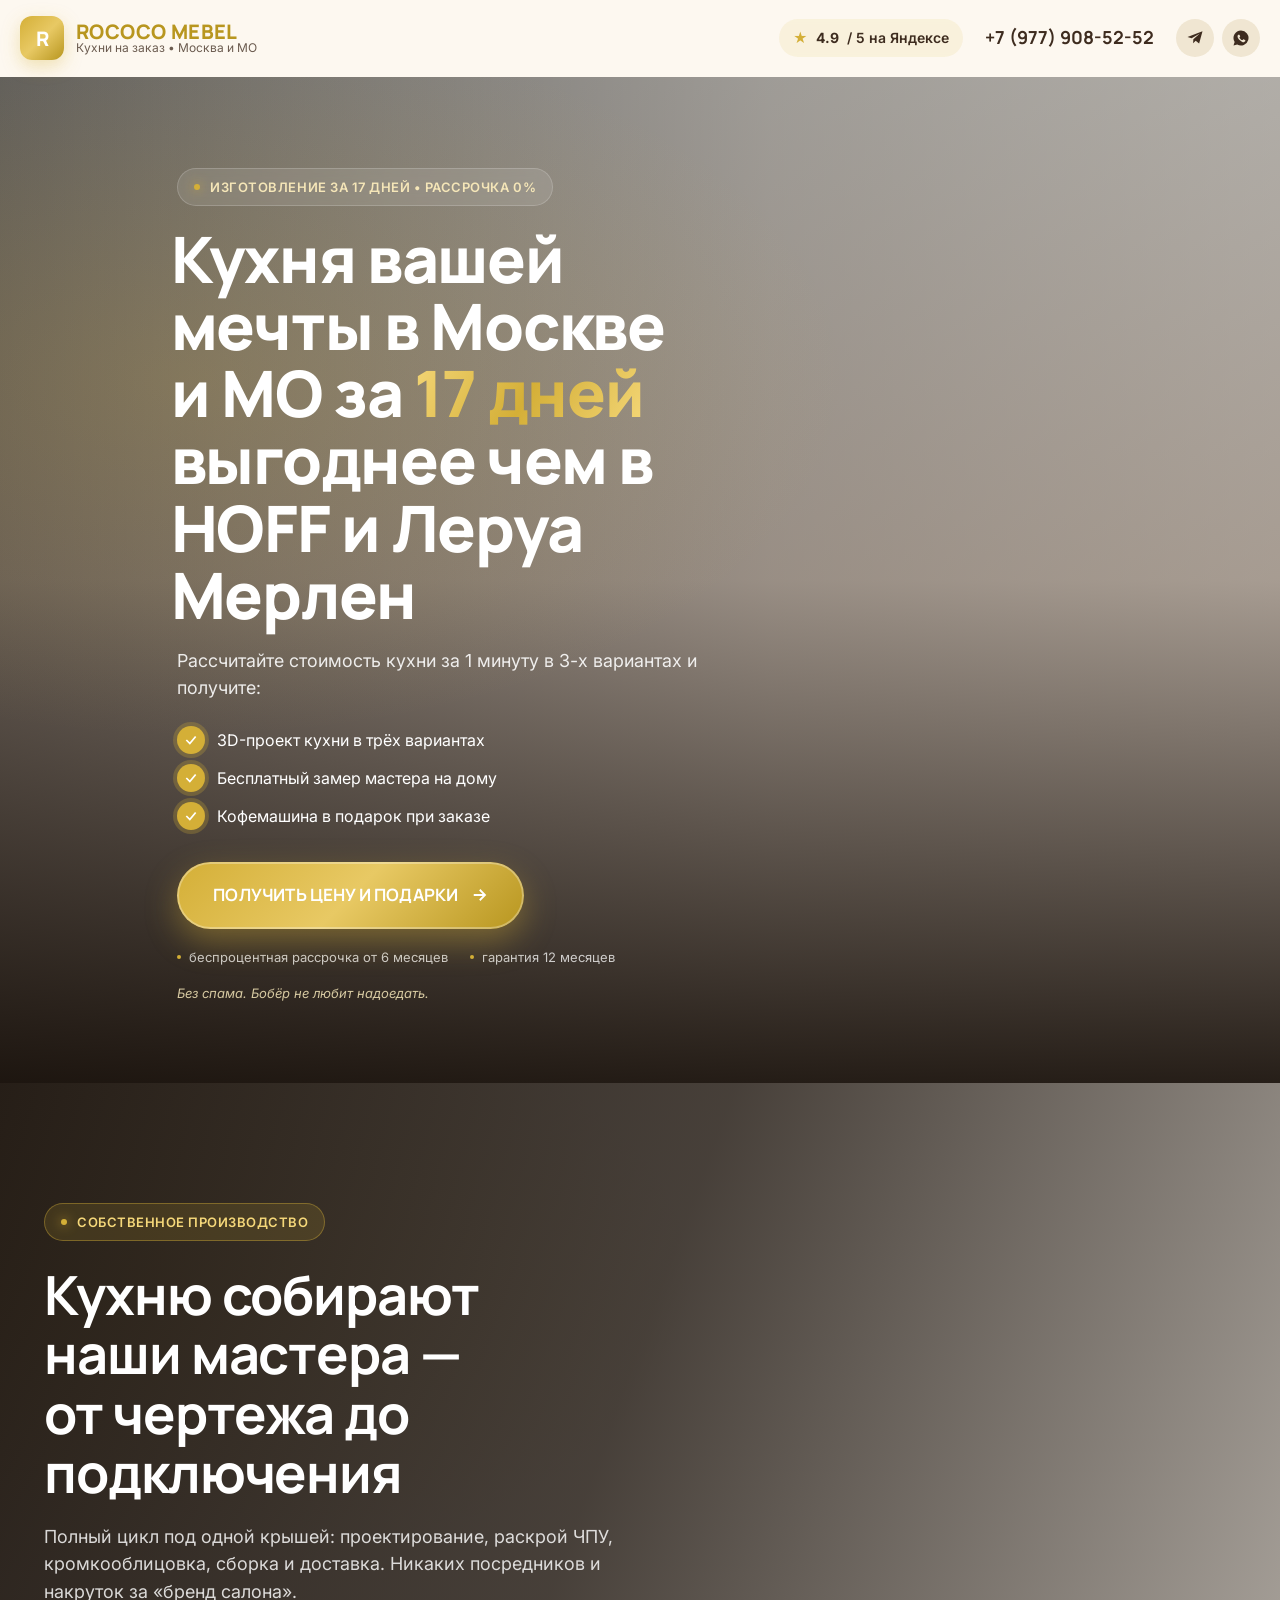
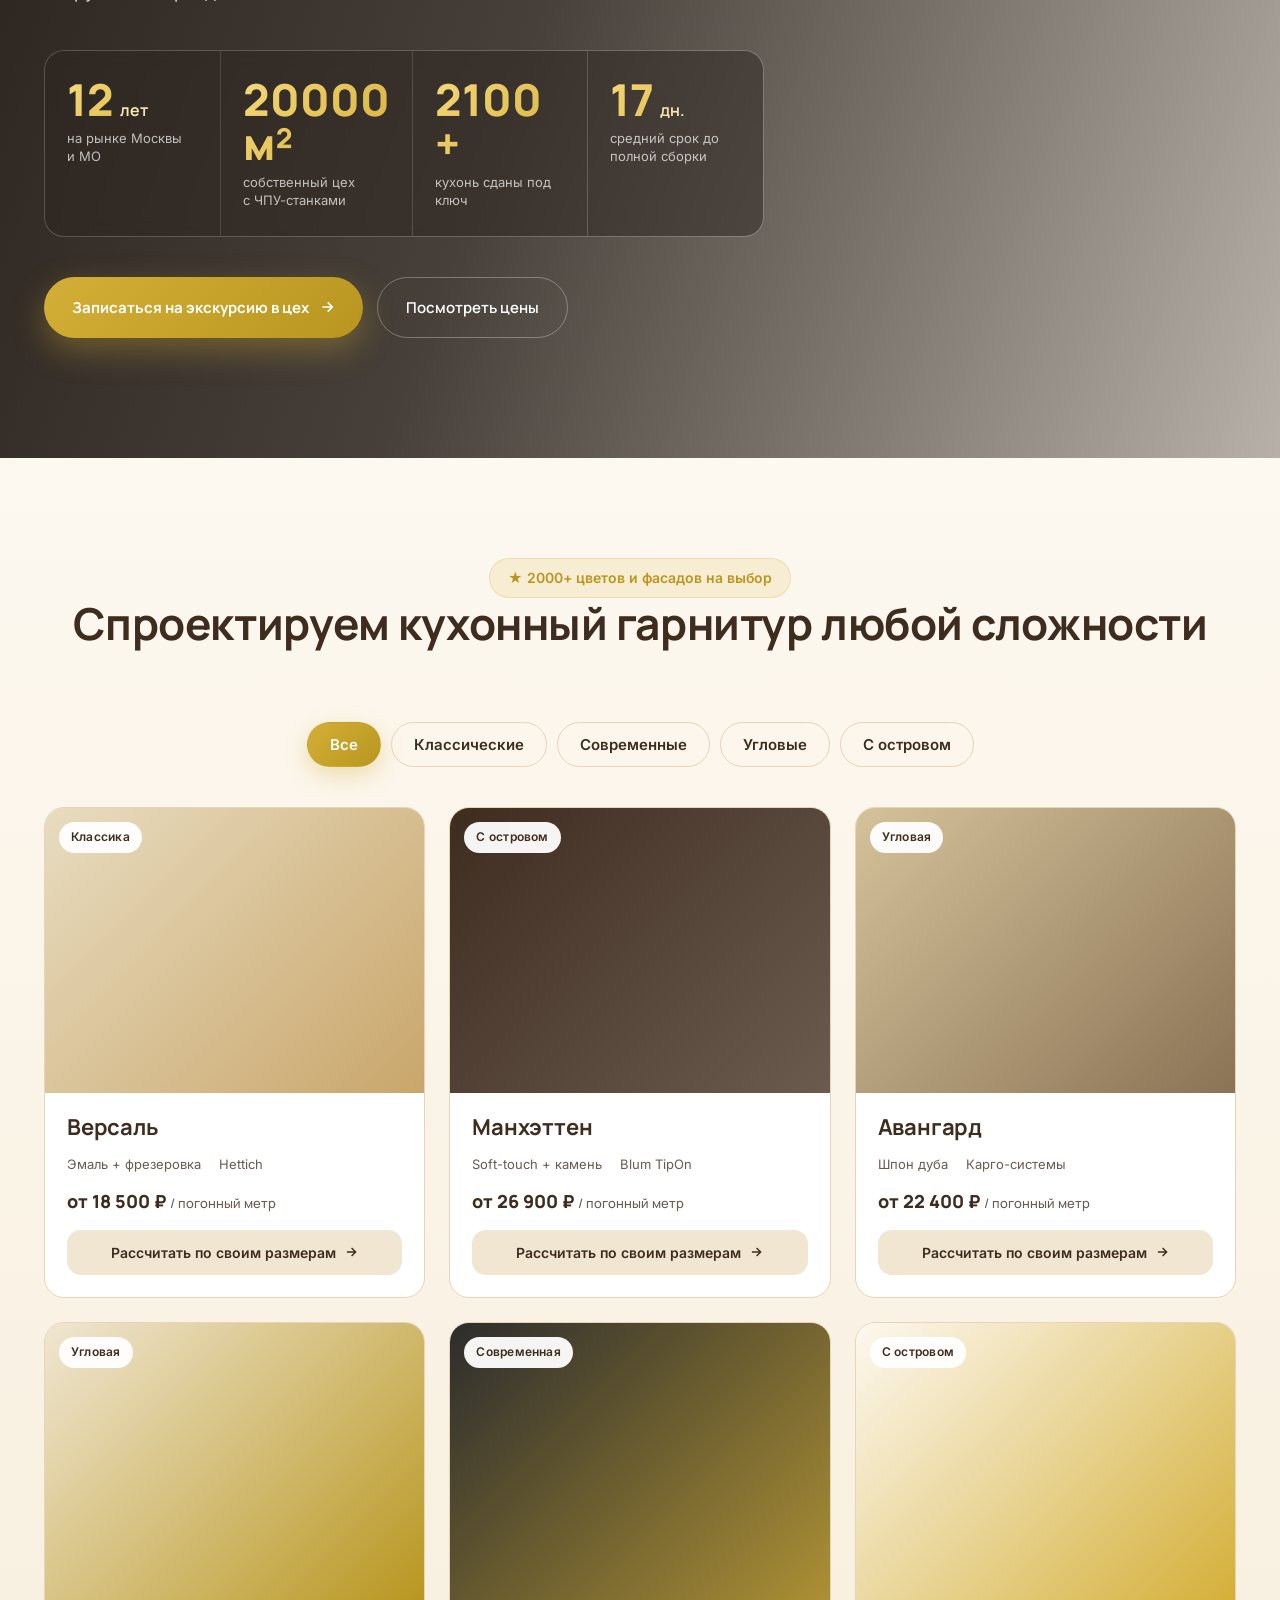
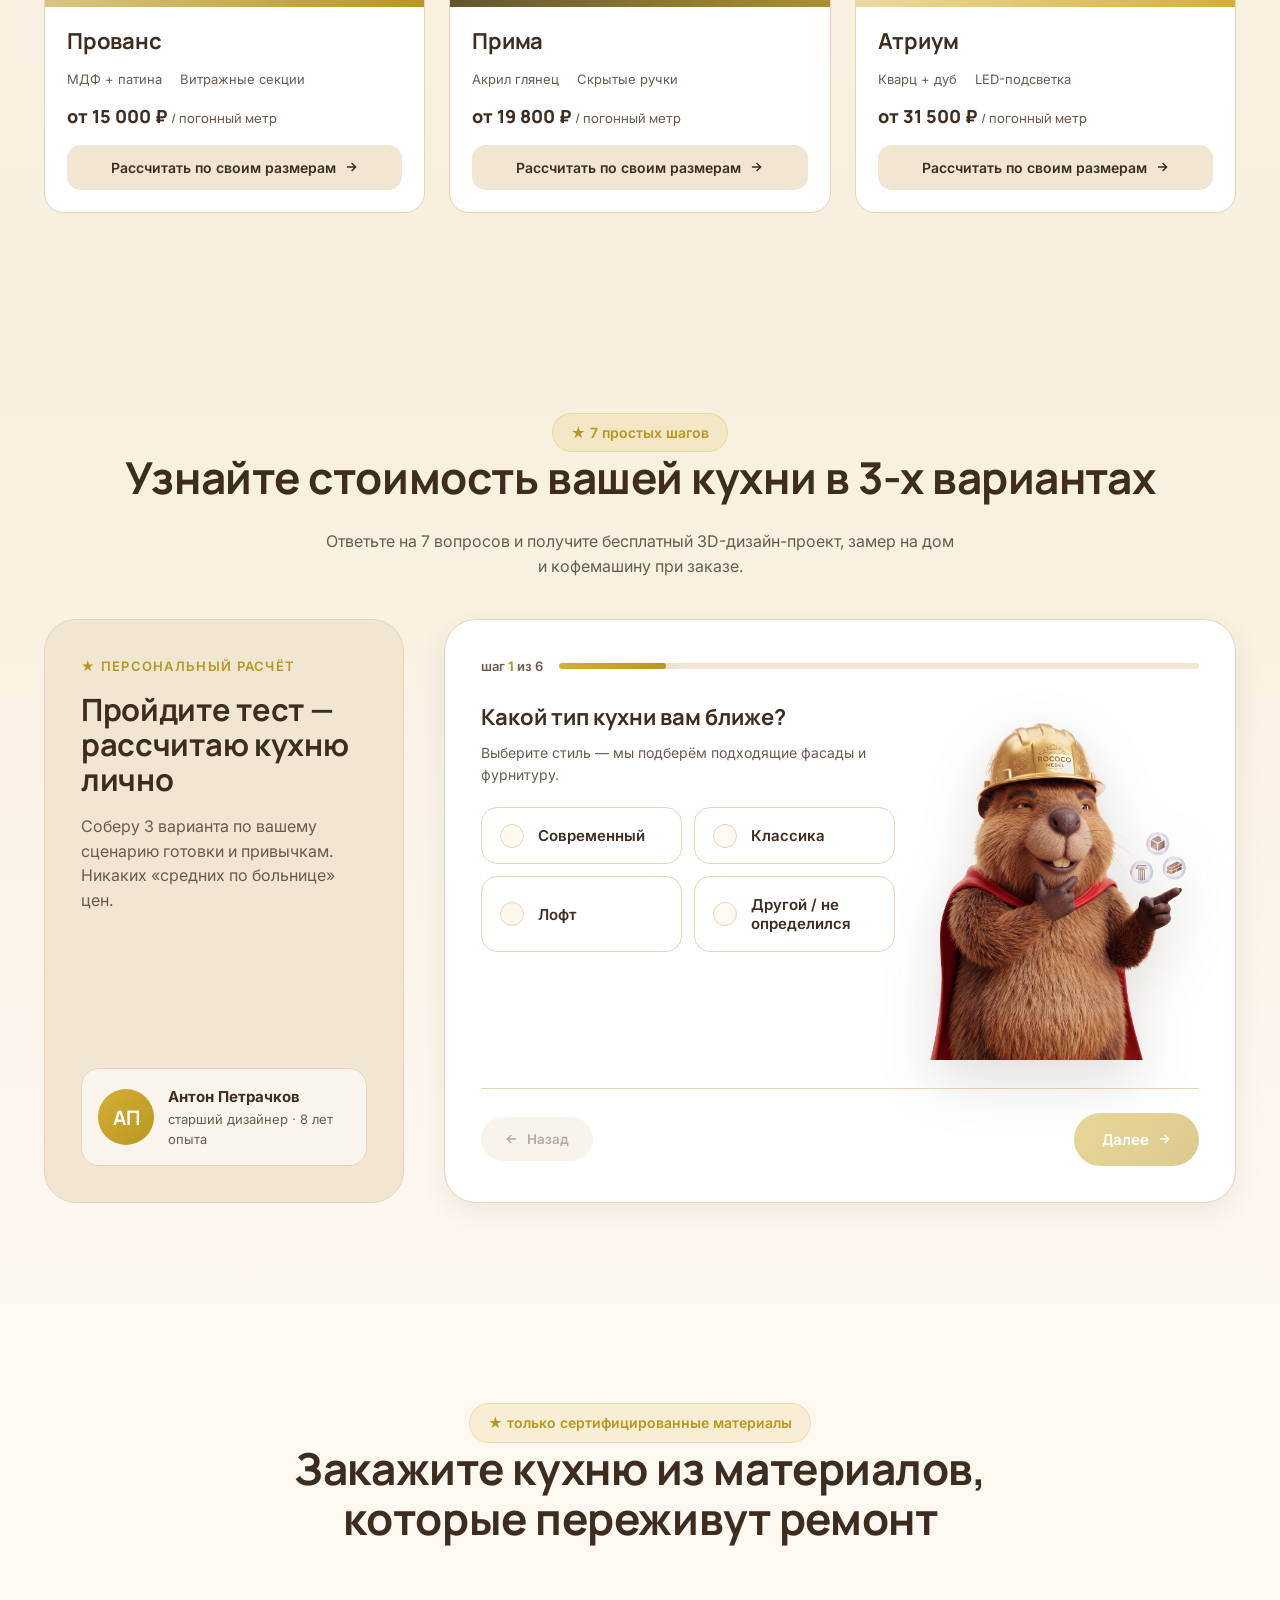
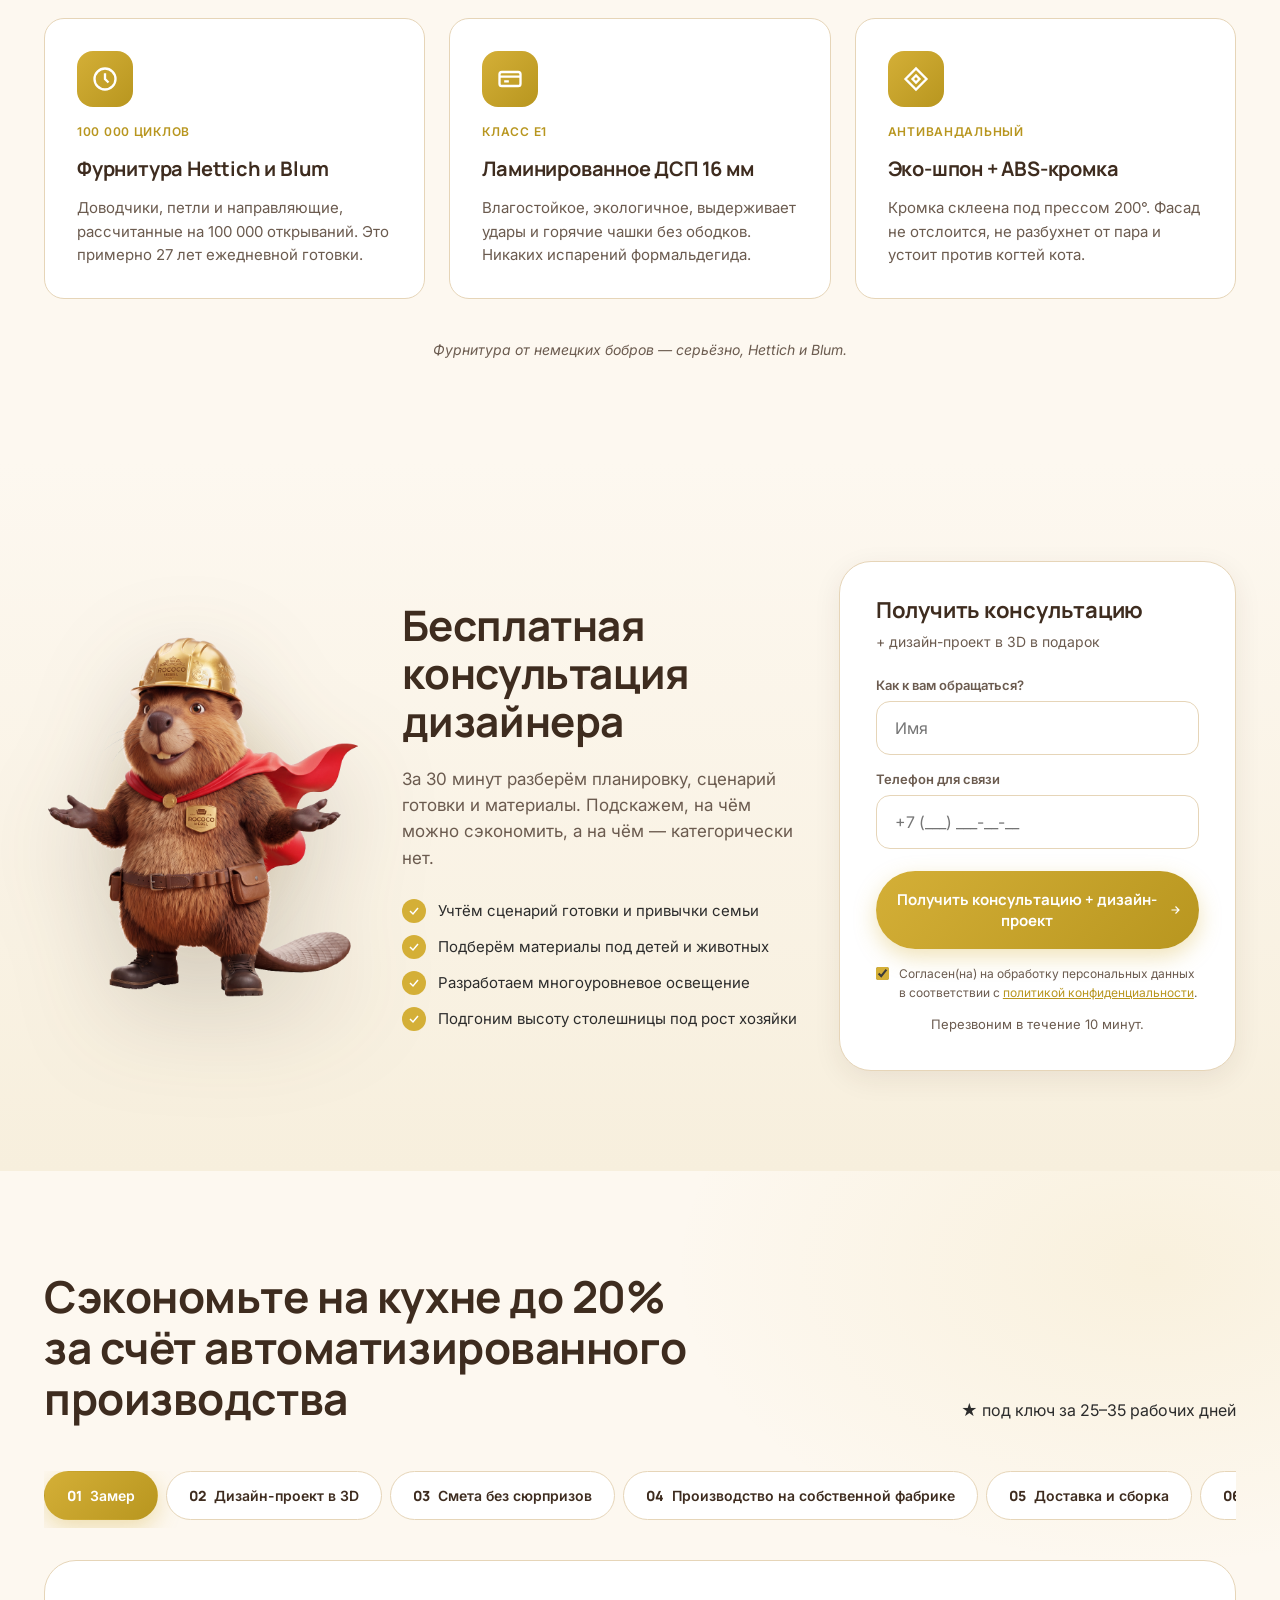
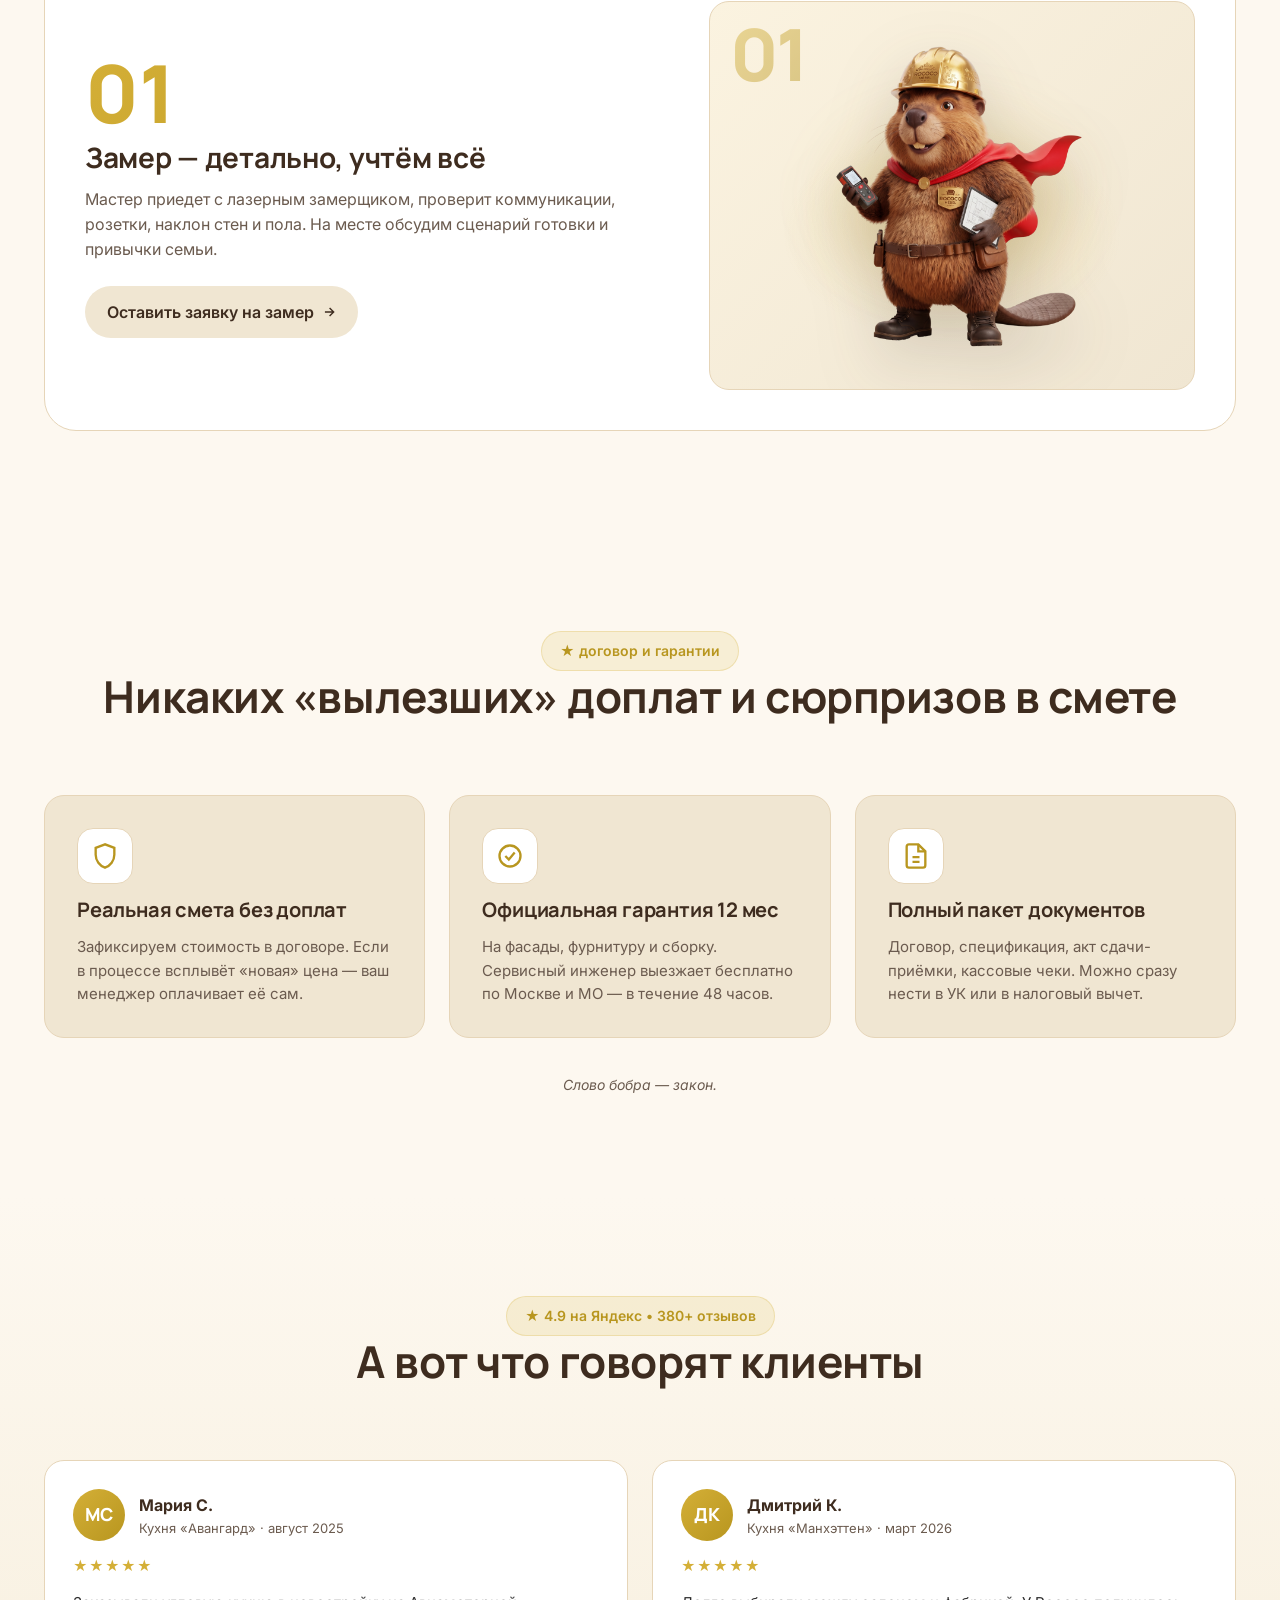
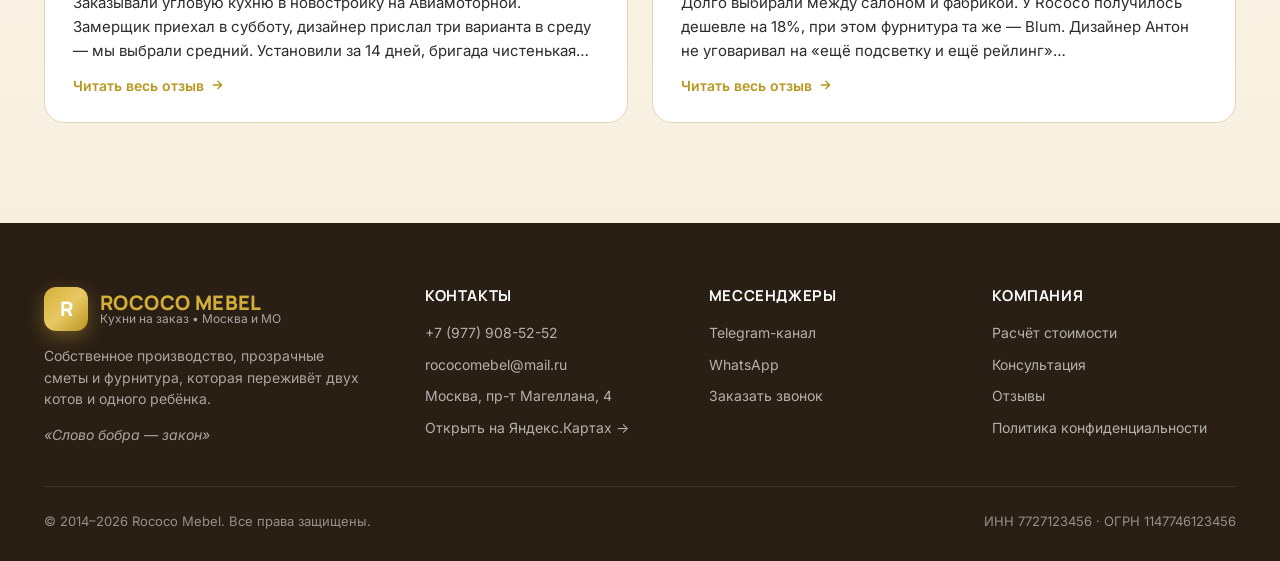
==== index.html @ bab4f5f2 "Implement Rococo Mebel landing page from design handoff Full landing page for Rococo Mebel (custom k" ====
<!DOCTYPE html>
<html lang="ru">
<head>
<meta charset="UTF-8" />
<meta name="viewport" content="width=device-width, initial-scale=1" />
<title>Rococo Mebel — кухни на заказ в Москве и МО</title>
<meta name="description" content="Rococo Mebel — изготовление кухонь на заказ в Москве и МО за 17 дней. Рассрочка 0%, гарантия 12 месяцев, 3D-проект и кофемашина в подарок." />

<link rel="icon" type="image/svg+xml" href="data:image/svg+xml;utf8,<svg xmlns='http://www.w3.org/2000/svg' viewBox='0 0 100 100'><rect width='100' height='100' rx='22' fill='%23D4AF37'/><text x='50' y='62' text-anchor='middle' font-family='Manrope,sans-serif' font-weight='800' font-size='44' fill='white'>R</text></svg>" />

<link rel="preconnect" href="https://fonts.googleapis.com" />
<link rel="preconnect" href="https://fonts.gstatic.com" crossorigin />
<link href="https://fonts.googleapis.com/css2?family=Inter:wght@400;500;600;700&family=Manrope:wght@500;600;700;800&display=swap" rel="stylesheet" />

<link rel="stylesheet" href="styles.css" />
</head>
<body>

<!-- =================== HEADER =================== -->
<header class="site-header">
  <div class="container header-inner">
    <a href="#" class="logo" aria-label="Rococo Mebel">
      <span class="logo-mark">R</span>
      <span class="logo-text">
        <span class="brand">ROCOCO MEBEL</span>
        <span class="sub">Кухни на заказ • Москва и МО</span>
      </span>
    </a>
    <div class="header-right">
      <a class="rating" href="#reviews" aria-label="Рейтинг 4.9 на Яндекс">
        <span class="star">★</span><b>4.9</b><span class="label">/ 5 на Яндексе</span>
      </a>
      <a class="phone" href="tel:+79779085252">+7 (977) 908-52-52</a>
      <div class="msgr-icons">
        <a class="msgr-icon" href="https://t.me/rococomeb00" aria-label="Telegram" target="_blank" rel="noopener">
          <svg viewBox="0 0 24 24" fill="currentColor"><path d="M22 3 2 10.5l5.5 1.7L18.5 6 9.8 13.6 9.5 19l3.4-3.2 4.6 3.4L22 3z"/></svg>
        </a>
        <a class="msgr-icon" href="https://wa.me/79779085252" aria-label="WhatsApp" target="_blank" rel="noopener">
          <svg viewBox="0 0 24 24" fill="currentColor"><path d="M12 2a10 10 0 0 0-8.5 15.2L2 22l4.9-1.4A10 10 0 1 0 12 2zm5.5 14.4c-.2.6-1.3 1.2-1.8 1.2s-1 .1-3-1c-2.5-1.2-4.2-3.7-4.3-3.9-.1-.2-1-1.4-1-2.7s.7-1.9.9-2.2c.2-.2.5-.3.7-.3h.5c.2 0 .4 0 .6.4.2.5.7 1.7.7 1.9.1.1.1.3 0 .5l-.3.4-.4.4c-.1.1-.3.3-.1.6.2.3.7 1.1 1.5 1.8 1 .9 1.8 1.2 2.1 1.3.3.1.4.1.6-.1l.7-.8c.2-.2.4-.2.6-.1l1.7.8c.2.1.4.2.5.3.1.2.1.8-.1 1.5z"/></svg>
        </a>
      </div>
    </div>
  </div>
</header>

<!-- =================== HERO =================== -->
<section class="hero">
  <video class="hero-video" autoplay muted loop playsinline>
    <source src="video/kitchen_beaver.mp4" type="video/mp4" />
  </video>
  <div class="container hero-inner reveal" style="padding: 11.1111px 0px 0px 177.333px">
    <span class="hero-eyebrow"><span class="dot"></span>Изготовление за 17 дней • Рассрочка 0%</span>
    <h1 class="hero-title" style="margin: -3.33325px -100px 18.6667px -6.66675px"><span>Кухня вашей мечты в Москве и МО за <span class="accent">17 дней</span> </span><span><br>выгоднее чем в HOFF и Леруа Мерлен<span style="color: rgb(234, 14, 14)"></span><span style="color: rgb(234, 228, 14)"></span><span style="color: rgb(215, 179, 61)"></span></span></h1>
    <p class="hero-sub">Рассчитайте стоимость кухни за 1 минуту в 3-х вариантах и получите:</p>
    <ul class="gift-list">
      <li><span class="gift-ic"><svg viewBox="0 0 24 24" fill="none" stroke="currentColor" stroke-width="3"><polyline points="4 12 10 18 20 6"/></svg></span>3D-проект кухни в трёх вариантах</li>
      <li><span class="gift-ic"><svg viewBox="0 0 24 24" fill="none" stroke="currentColor" stroke-width="3"><polyline points="4 12 10 18 20 6"/></svg></span>Бесплатный замер мастера на дому</li>
      <li><span class="gift-ic"><svg viewBox="0 0 24 24" fill="none" stroke="currentColor" stroke-width="3"><polyline points="4 12 10 18 20 6"/></svg></span>Кофемашина в подарок при заказе</li>
    </ul>
    <a href="#quiz" class="cta scroll-to-quiz">Получить цену и подарки
      <svg class="arrow" width="18" height="18" viewBox="0 0 24 24" fill="none" stroke="currentColor" stroke-width="2.4"><path d="M5 12h14M13 5l7 7-7 7"/></svg>
    </a>
    <div class="hero-fineprint">
      <span><span class="dot"></span>беспроцентная рассрочка от 6 месяцев</span>
      <span><span class="dot"></span>гарантия 12 месяцев</span>
    </div>
    <div class="hero-joke">Без спама. Бобёр не любит надоедать.</div>
  </div>
  <div class="limited-badge" style="width: 0px; gap: 0px; background-color: rgba(255, 255, 255, 0); opacity: 0"><span class="blink"></span></div>
</section>

<!-- =================== ABOUT / PRODUCTION =================== -->
<section class="about-production">
  <div class="ap-bg" style="background-image:url('images/factory.jpg');"></div>
  <div class="ap-overlay"></div>
  <div class="container ap-inner">
    <div class="ap-text reveal">
      <span class="ap-eyebrow"><span class="dot"></span>собственное производство</span>
      <h2>Кухню собирают наши мастера —<br/>от чертежа до подключения</h2>
      <p class="ap-lead">Полный цикл под одной крышей: проектирование, раскрой ЧПУ, кромкооблицовка, сборка и доставка. Никаких посредников и накруток за «бренд салона».</p>

      <div class="ap-stats">
        <div class="ap-stat">
          <div class="ap-stat-value">12<span>лет</span></div>
          <div class="ap-stat-label">на рынке Москвы и&nbsp;МО</div>
        </div>
        <div class="ap-stat">
          <div class="ap-stat-value">20000
м²</div>
          <div class="ap-stat-label">собственный цех с&nbsp;ЧПУ-станками</div>
        </div>
        <div class="ap-stat">
          <div class="ap-stat-value">2100
+</div>
          <div class="ap-stat-label">кухонь сданы под ключ</div>
        </div>
        <div class="ap-stat">
          <div class="ap-stat-value">17<span>дн.</span></div>
          <div class="ap-stat-label">средний срок до полной сборки</div>
        </div>
      </div>

      <div class="ap-actions">
        <a href="#consult" class="ap-cta-primary">Записаться на экскурсию в цех
          <svg width="16" height="16" viewBox="0 0 24 24" fill="none" stroke="currentColor" stroke-width="2.4"><path d="M5 12h14M13 5l7 7-7 7"/></svg>
        </a>
        <a href="#quiz" class="ap-cta-ghost scroll-to-quiz">Посмотреть цены</a>
      </div>
    </div>
  </div>
</section>

<!-- =================== CATALOG =================== -->
<section class="catalog">
  <div class="container">
    <div class="section-head reveal">
      <span class="pill">★ 2000+ цветов и фасадов на выбор</span>
      <h2>Спроектируем кухонный гарнитур любой сложности</h2>
    </div>

    <div class="filters reveal delay-1">
      <button class="filter-chip active" data-filter="all">Все</button>
      <button class="filter-chip" data-filter="classic">Классические</button>
      <button class="filter-chip" data-filter="modern">Современные</button>
      <button class="filter-chip" data-filter="corner">Угловые</button>
      <button class="filter-chip" data-filter="island">С островом</button>
    </div>

    <div class="catalog-grid">
      <article class="kitchen-card reveal" data-tags="classic">
        <div class="kc-img"><div class="kc-img-inner" style="background:linear-gradient(135deg,#E8DCC0 0%,#C9A66B 100%);"></div><span class="kc-tag">Классика</span></div>
        <div class="kc-body">
          <h3>Версаль</h3>
          <div class="kc-meta"><span>Эмаль + фрезеровка</span><span>Hettich</span></div>
          <div class="kc-price">от 18 500 ₽ <small>/ погонный метр</small></div>
          <button class="kc-cta">Рассчитать по своим размерам
            <svg width="14" height="14" viewBox="0 0 24 24" fill="none" stroke="currentColor" stroke-width="2.4"><path d="M5 12h14M13 5l7 7-7 7"/></svg>
          </button>
        </div>
      </article>

      <article class="kitchen-card reveal delay-1" data-tags="modern,island">
        <div class="kc-img"><div class="kc-img-inner" style="background:linear-gradient(135deg,#3E2C1F 0%,#6B5B4F 100%);"></div><span class="kc-tag">С островом</span></div>
        <div class="kc-body">
          <h3>Манхэттен</h3>
          <div class="kc-meta"><span>Soft-touch + камень</span><span>Blum TipOn</span></div>
          <div class="kc-price">от 26 900 ₽ <small>/ погонный метр</small></div>
          <button class="kc-cta">Рассчитать по своим размерам
            <svg width="14" height="14" viewBox="0 0 24 24" fill="none" stroke="currentColor" stroke-width="2.4"><path d="M5 12h14M13 5l7 7-7 7"/></svg>
          </button>
        </div>
      </article>

      <article class="kitchen-card reveal delay-2" data-tags="modern,corner">
        <div class="kc-img"><div class="kc-img-inner" style="background:linear-gradient(135deg,#D4C29A 0%,#8B7355 100%);"></div><span class="kc-tag">Угловая</span></div>
        <div class="kc-body">
          <h3>Авангард</h3>
          <div class="kc-meta"><span>Шпон дуба</span><span>Карго-системы</span></div>
          <div class="kc-price">от 22 400 ₽ <small>/ погонный метр</small></div>
          <button class="kc-cta">Рассчитать по своим размерам
            <svg width="14" height="14" viewBox="0 0 24 24" fill="none" stroke="currentColor" stroke-width="2.4"><path d="M5 12h14M13 5l7 7-7 7"/></svg>
          </button>
        </div>
      </article>

      <article class="kitchen-card reveal delay-1" data-tags="classic,corner">
        <div class="kc-img"><div class="kc-img-inner" style="background:linear-gradient(135deg,#F0E6D2 0%,#B8961F 100%);"></div><span class="kc-tag">Угловая</span></div>
        <div class="kc-body">
          <h3>Прованс</h3>
          <div class="kc-meta"><span>МДФ + патина</span><span>Витражные секции</span></div>
          <div class="kc-price">от 15 000 ₽ <small>/ погонный метр</small></div>
          <button class="kc-cta">Рассчитать по своим размерам
            <svg width="14" height="14" viewBox="0 0 24 24" fill="none" stroke="currentColor" stroke-width="2.4"><path d="M5 12h14M13 5l7 7-7 7"/></svg>
          </button>
        </div>
      </article>

      <article class="kitchen-card reveal delay-2" data-tags="modern">
        <div class="kc-img"><div class="kc-img-inner" style="background:linear-gradient(135deg,#2C2C2C 0%,#D4AF37 130%);"></div><span class="kc-tag">Современная</span></div>
        <div class="kc-body">
          <h3>Прима</h3>
          <div class="kc-meta"><span>Акрил глянец</span><span>Скрытые ручки</span></div>
          <div class="kc-price">от 19 800 ₽ <small>/ погонный метр</small></div>
          <button class="kc-cta">Рассчитать по своим размерам
            <svg width="14" height="14" viewBox="0 0 24 24" fill="none" stroke="currentColor" stroke-width="2.4"><path d="M5 12h14M13 5l7 7-7 7"/></svg>
          </button>
        </div>
      </article>

      <article class="kitchen-card reveal delay-3" data-tags="modern,island">
        <div class="kc-img"><div class="kc-img-inner" style="background:linear-gradient(135deg,#FDF8F0 0%,#D4AF37 100%);"></div><span class="kc-tag">С островом</span></div>
        <div class="kc-body">
          <h3>Атриум</h3>
          <div class="kc-meta"><span>Кварц + дуб</span><span>LED-подсветка</span></div>
          <div class="kc-price">от 31 500 ₽ <small>/ погонный метр</small></div>
          <button class="kc-cta">Рассчитать по своим размерам
            <svg width="14" height="14" viewBox="0 0 24 24" fill="none" stroke="currentColor" stroke-width="2.4"><path d="M5 12h14M13 5l7 7-7 7"/></svg>
          </button>
        </div>
      </article>
    </div>
  </div>
</section>

<!-- =================== QUIZ =================== -->
<section class="quiz" id="quiz">
  <div class="container">
    <div class="section-head reveal" style="margin-bottom:40px;">
      <span class="pill">★ 7 простых шагов</span>
      <h2>Узнайте стоимость вашей кухни в 3-х вариантах</h2>
      <p style="color:var(--muted); margin-top:8px; max-width:640px;">Ответьте на 7 вопросов и получите бесплатный 3D-дизайн-проект, замер на дом и кофемашину при заказе.</p>
    </div>

    <div class="quiz-grid reveal">
      <aside class="quiz-aside">
        <span class="label">★ персональный расчёт</span>
        <h2>Пройдите тест — рассчитаю кухню лично</h2>
        <p>Соберу 3 варианта по вашему сценарию готовки и привычкам. Никаких «средних по больнице» цен.</p>
        <div class="designer-card">
          <div class="designer-avatar">АП</div>
          <div>
            <div class="name">Антон Петрачков</div>
            <div class="role">старший дизайнер · 8 лет опыта</div>
          </div>
        </div>
      </aside>

      <div class="quiz-panel">
        <div class="progress-row">
          <div class="progress-step">шаг <b>1</b> из <span class="total">6</span></div>
          <div class="progress-bar"><div class="progress-fill"></div></div>
        </div>

        <!-- Step 1: type -->
        <div class="quiz-step active">
          <div class="quiz-content">
            <div class="qc-text">
              <div class="q-title">Какой тип кухни вам ближе?</div>
              <div class="q-hint">Выберите стиль — мы подберём подходящие фасады и фурнитуру.</div>
              <div class="options" data-key="type">
                <button class="option" data-value="modern">Современный</button>
                <button class="option" data-value="classic">Классика</button>
                <button class="option" data-value="loft">Лофт</button>
                <button class="option" data-value="other">Другой / не определился</button>
              </div>
            </div>
            <div class="qc-mascot"><div class="qc-mascot-glow"></div><img src="images/beaver_2.png" alt="" /></div>
          </div>
        </div>

        <!-- Step 2: shape -->
        <div class="quiz-step">
          <div class="quiz-content">
            <div class="qc-text">
              <div class="q-title">Какая форма кухни нужна?</div>
              <div class="q-hint">От формы зависит планировка и итоговый метраж рабочей зоны.</div>
              <div class="options" data-key="shape">
                <button class="option" data-value="straight">Прямая</button>
                <button class="option" data-value="corner">Угловая</button>
                <button class="option" data-value="u">П-образная</button>
                <button class="option" data-value="island">С островом</button>
              </div>
            </div>
            <div class="qc-mascot"><div class="qc-mascot-glow"></div><img src="images/beaver_3.png" alt="" /></div>
          </div>
        </div>

        <!-- Step 3: size -->
        <div class="quiz-step">
          <div class="quiz-content">
            <div class="qc-text">
              <div class="q-title">Какой размер кухни (в погонных метрах)?</div>
              <div class="q-hint">Погонный метр — длина гарнитура вдоль стены. Не уверены? Пришлём замерщика бесплатно.</div>
              <div class="slider-row">
                <div class="slider-value"><span id="quiz-size-val">4</span> <small>п. м</small></div>
                <input type="range" id="quiz-size" min="1" max="10" step="0.5" value="4" />
                <div class="slider-ticks"><span>1 м</span><span>5 м</span><span>10 м</span></div>
              </div>
              <a class="skip-link">Не знаю → нужен замерщик</a>
            </div>
            <div class="qc-mascot"><div class="qc-mascot-glow"></div><img src="images/beaver_4.png" alt="" /></div>
          </div>
        </div>

        <!-- Step 4: time -->
        <div class="quiz-step">
          <div class="quiz-content">
            <div class="qc-text">
              <div class="q-title">Когда планируете заказывать?</div>
              <div class="q-hint">Поможем подгадать сроки доставки и сборки под ваш ремонт.</div>
              <div class="options" data-key="time">
                <button class="option" data-value="now">Сейчас, готов(а) обсудить</button>
                <button class="option" data-value="week">На этой неделе</button>
                <button class="option" data-value="month">В течение месяца</button>
                <button class="option" data-value="2-3m">Через 2-3 месяца</button>
              </div>
            </div>
            <div class="qc-mascot"><div class="qc-mascot-glow"></div><img src="images/beaver_5.png" alt="" /></div>
          </div>
        </div>

        <!-- Step 5: budget -->
        <div class="quiz-step">
          <div class="quiz-content">
            <div class="qc-text">
              <div class="q-title">Какой ориентировочный бюджет?</div>
              <div class="q-hint">Даже если бюджет как у студента — сделаем красиво. Подгоним материалы под цифру.</div>
              <div class="slider-row">
                <div class="slider-value" id="quiz-budget-val">350 000 ₽</div>
                <input type="range" id="quiz-budget" min="60000" max="1000000" step="10000" value="350000" />
                <div class="slider-ticks"><span>60 000 ₽</span><span>500 000 ₽</span><span>1 000 000 ₽</span></div>
              </div>
              <div class="quiz-tip">Подберём 3 варианта: эконом, стандарт и премиум — выбираете сами.</div>
            </div>
            <div class="qc-mascot"><div class="qc-mascot-glow"></div><img src="images/beaver_6.png" alt="" /></div>
          </div>
        </div>

        <!-- Step 6: contacts -->
        <div class="quiz-step">
          <div class="quiz-content">
            <div class="qc-text">
              <div class="q-title">Куда отправить расчёт и подарки?</div>
              <div class="q-hint">Расчёт пришлём в течение 30 минут. Дизайнер свяжется удобным способом.</div>
              <div class="field"><label>Как вас зовут?</label><input type="text" id="quiz-name" placeholder="Например, Анна" autocomplete="given-name" /></div>
              <div class="field"><label>Номер телефона</label><input type="tel" id="quiz-phone" placeholder="+7 (___) ___-__-__" autocomplete="tel" /></div>
              <div class="quiz-tip">Без рассылок и звонков по 5 раз в день — слово бобра.</div>
            </div>
            <div class="qc-mascot"><div class="qc-mascot-glow"></div><img src="images/beaver_7.png" alt="" /></div>
          </div>
        </div>

        <!-- Step 7: thanks -->
        <div class="quiz-step">
          <div class="thanks">
            <img class="thanks-mascot" src="images/beaver_8.png" alt="Спасибо!" />
            <h3>Всё, бобёр уже бежит готовить расчёт</h3>
            <p>Свяжемся в ближайшие 30 минут с тремя вариантами и стоимостью. А вот ваши гарантированные подарки:</p>
            <div class="gifts-row">
              <span class="gift-pill">★ 3D-проект кухни</span>
              <span class="gift-pill">★ Бесплатный замер</span>
              <span class="gift-pill">★ Кофемашина в подарок</span>
            </div>
            <a class="tg-btn" href="https://t.me/rococomeb00" target="_blank" rel="noopener">
              <svg width="18" height="18" viewBox="0 0 24 24" fill="currentColor"><path d="M22 3 2 10.5l5.5 1.7L18.5 6 9.8 13.6 9.5 19l3.4-3.2 4.6 3.4L22 3z"/></svg>
              Подписаться на Telegram-канал
            </a>
          </div>
        </div>

        <div class="quiz-nav">
          <button class="btn-back">
            <svg width="14" height="14" viewBox="0 0 24 24" fill="none" stroke="currentColor" stroke-width="2.4"><path d="M19 12H5M11 19l-7-7 7-7"/></svg>
            Назад
          </button>
          <button class="btn-next">Далее
            <svg width="14" height="14" viewBox="0 0 24 24" fill="none" stroke="currentColor" stroke-width="2.4"><path d="M5 12h14M13 5l7 7-7 7"/></svg>
          </button>
          <button class="btn-submit" style="display:none;">Отправить и получить подарок
            <svg width="14" height="14" viewBox="0 0 24 24" fill="none" stroke="currentColor" stroke-width="2.4"><path d="M22 2 11 13M22 2 15 22l-4-9-9-4 20-7z"/></svg>
          </button>
        </div>

      </div>
    </div>
  </div>
</section>

<!-- =================== MATERIALS =================== -->
<section class="materials">
  <div class="container">
    <div class="section-head reveal">
      <span class="pill">★ только сертифицированные материалы</span>
      <h2>Закажите кухню из материалов, которые переживут ремонт</h2>
    </div>
    <div class="materials-grid">
      <div class="mat-card reveal">
        <div class="mat-icon"><svg viewBox="0 0 24 24" fill="none" stroke="currentColor" stroke-width="2"><circle cx="12" cy="12" r="9"/><path d="M12 7v5l3 3"/></svg></div>
        <span class="badge">100 000 циклов</span>
        <h3>Фурнитура Hettich и Blum</h3>
        <p>Доводчики, петли и направляющие, рассчитанные на 100 000 открываний. Это примерно 27 лет ежедневной готовки.</p>
      </div>
      <div class="mat-card reveal delay-1">
        <div class="mat-icon"><svg viewBox="0 0 24 24" fill="none" stroke="currentColor" stroke-width="2"><rect x="3" y="6" width="18" height="12" rx="2"/><path d="M3 10h18M7 14h4"/></svg></div>
        <span class="badge">Класс E1</span>
        <h3>Ламинированное ДСП 16 мм</h3>
        <p>Влагостойкое, экологичное, выдерживает удары и горячие чашки без ободков. Никаких испарений формальдегида.</p>
      </div>
      <div class="mat-card reveal delay-2">
        <div class="mat-icon"><svg viewBox="0 0 24 24" fill="none" stroke="currentColor" stroke-width="2"><path d="M3 12l9-9 9 9-9 9-9-9z"/><path d="M9 12l3-3 3 3-3 3-3-3z"/></svg></div>
        <span class="badge">Антивандальный</span>
        <h3>Эко-шпон + ABS-кромка</h3>
        <p>Кромка склеена под прессом 200°. Фасад не отслоится, не разбухнет от пара и устоит против когтей кота.</p>
      </div>
    </div>
    <p class="materials-joke">Фурнитура от немецких бобров — серьёзно, Hettich и Blum.</p>
  </div>
</section>

<!-- =================== CONSULT =================== -->
<section class="consult" id="consult">
  <div class="container consult-grid">
    <div class="consult-mascot reveal">
      <div class="consult-mascot-glow"></div>
      <img src="images/beaver_7.png" alt="Бобёр Рококо приглашает на консультацию" />
    </div>
    <div class="consult-left reveal delay-1">
      <h2>Бесплатная консультация дизайнера</h2>
      <p>За 30 минут разберём планировку, сценарий готовки и материалы. Подскажем, на чём можно сэкономить, а на чём — категорически нет.</p>
      <ul class="consult-bullets">
        <li><span class="check"><svg viewBox="0 0 24 24" fill="none" stroke="currentColor" stroke-width="3"><polyline points="4 12 10 18 20 6"/></svg></span>Учтём сценарий готовки и привычки семьи</li>
        <li><span class="check"><svg viewBox="0 0 24 24" fill="none" stroke="currentColor" stroke-width="3"><polyline points="4 12 10 18 20 6"/></svg></span>Подберём материалы под детей и животных</li>
        <li><span class="check"><svg viewBox="0 0 24 24" fill="none" stroke="currentColor" stroke-width="3"><polyline points="4 12 10 18 20 6"/></svg></span>Разработаем многоуровневое освещение</li>
        <li><span class="check"><svg viewBox="0 0 24 24" fill="none" stroke="currentColor" stroke-width="3"><polyline points="4 12 10 18 20 6"/></svg></span>Подгоним высоту столешницы под рост хозяйки</li>
      </ul>
    </div>

    <form class="consult-form reveal delay-1" novalidate>
      <h3>Получить консультацию</h3>
      <p class="sub">+ дизайн-проект в 3D в подарок</p>
      <div class="fields">
        <div class="field"><label>Как к вам обращаться?</label><input type="text" name="name" placeholder="Имя" required /></div>
        <div class="field"><label>Телефон для связи</label><input type="tel" name="phone" placeholder="+7 (___) ___-__-__" required /></div>
        <button type="submit" class="submit-cta">Получить консультацию + дизайн-проект
          <svg width="14" height="14" viewBox="0 0 24 24" fill="none" stroke="currentColor" stroke-width="2.4"><path d="M5 12h14M13 5l7 7-7 7"/></svg>
        </button>
        <label class="consent">
          <input type="checkbox" checked />
          <span>Согласен(на) на обработку персональных данных в соответствии с <a href="#" style="color:var(--gold-deep); text-decoration:underline;">политикой конфиденциальности</a>.</span>
        </label>
        <p class="consult-fineprint">Перезвоним в течение 10 минут.</p>
      </div>
      <div class="consult-success" style="display:none; flex-direction:column; align-items:center; gap:12px; padding:20px 0; text-align:center;">
        <div style="width:64px;height:64px;border-radius:50%;background:rgba(212,175,55,0.18);display:grid;place-items:center;color:var(--gold-deep);">
          <svg width="28" height="28" viewBox="0 0 24 24" fill="none" stroke="currentColor" stroke-width="3"><polyline points="4 12 10 18 20 6"/></svg>
        </div>
        <h3>Заявка принята</h3>
        <p style="color:var(--muted);">Бобёр уже бежит к телефону. Перезвоним в течение 10 минут.</p>
      </div>
    </form>
  </div>
</section>

<!-- =================== PRODUCTION / STAGES =================== -->
<section class="production">
  <div class="container">
    <div class="production-head reveal">
      <h2>Сэкономьте на кухне до 20% за счёт автоматизированного производства</h2>
      <span class="pill">★ под ключ за 25–35 рабочих дней</span>
    </div>
    <div class="stages-tabs"></div>
    <div class="stage-content reveal"></div>
  </div>
</section>

<!-- =================== GUARANTEES =================== -->
<section class="guarantees">
  <div class="container">
    <div class="section-head reveal">
      <span class="pill">★ договор и гарантии</span>
      <h2>Никаких «вылезших» доплат и сюрпризов в смете</h2>
    </div>
    <div class="guarantees-grid">
      <div class="guarantee reveal">
        <div class="guarantee-icon">
          <svg width="28" height="28" viewBox="0 0 24 24" fill="none" stroke="currentColor" stroke-width="2"><path d="M12 2 4 5v6c0 5 3.4 9.4 8 11 4.6-1.6 8-6 8-11V5l-8-3z"/></svg>
        </div>
        <h3>Реальная смета без доплат</h3>
        <p>Зафиксируем стоимость в договоре. Если в процессе всплывёт «новая» цена — ваш менеджер оплачивает её сам.</p>
      </div>
      <div class="guarantee reveal delay-1">
        <div class="guarantee-icon">
          <svg width="28" height="28" viewBox="0 0 24 24" fill="none" stroke="currentColor" stroke-width="2"><circle cx="12" cy="12" r="9"/><path d="M8 12l3 3 5-6"/></svg>
        </div>
        <h3>Официальная гарантия 12 мес</h3>
        <p>На фасады, фурнитуру и сборку. Сервисный инженер выезжает бесплатно по Москве и МО — в течение 48 часов.</p>
      </div>
      <div class="guarantee reveal delay-2">
        <div class="guarantee-icon">
          <svg width="28" height="28" viewBox="0 0 24 24" fill="none" stroke="currentColor" stroke-width="2"><path d="M14 2H6a2 2 0 0 0-2 2v16a2 2 0 0 0 2 2h12a2 2 0 0 0 2-2V8z"/><path d="M14 2v6h6M9 13h6M9 17h6"/></svg>
        </div>
        <h3>Полный пакет документов</h3>
        <p>Договор, спецификация, акт сдачи-приёмки, кассовые чеки. Можно сразу нести в УК или в налоговый вычет.</p>
      </div>
    </div>
    <p class="guarantees-joke">Слово бобра — закон.</p>
  </div>
</section>

<!-- =================== REVIEWS =================== -->
<section class="reviews" id="reviews">
  <div class="container">
    <div class="section-head reveal">
      <span class="pill">★ 4.9 на Яндекс • 380+ отзывов</span>
      <h2>А вот что говорят клиенты</h2>
    </div>
    <div class="reviews-grid">
      <div class="review-card reveal" data-full="Заказывали угловую кухню в новостройку на Авиамоторной. Замерщик приехал в субботу, дизайнер прислал три варианта в среду — мы выбрали средний. Установили за 14 дней, бригада чистенькая, вынесла мусор и протёрла за собой. Через два месяца сын разбил полку (не спрашивайте) — заменили по гарантии за 3 дня. Рекомендую без оговорок.">
        <div class="review-head">
          <div class="review-avatar">МС</div>
          <div>
            <div class="review-name">Мария С.</div>
            <div class="review-meta">Кухня «Авангард» · август 2025</div>
          </div>
        </div>
        <div class="review-stars">★★★★★</div>
        <p class="review-text">Заказывали угловую кухню в новостройку на Авиамоторной. Замерщик приехал в субботу, дизайнер прислал три варианта в среду — мы выбрали средний. Установили за 14 дней, бригада чистенькая…</p>
        <button class="review-more">Читать весь отзыв
          <svg width="14" height="14" viewBox="0 0 24 24" fill="none" stroke="currentColor" stroke-width="2.4"><path d="M5 12h14M13 5l7 7-7 7"/></svg>
        </button>
      </div>

      <div class="review-card reveal delay-1" data-full="Долго выбирали между салоном и фабрикой. У Rococo получилось дешевле на 18%, при этом фурнитура та же — Blum. Дизайнер Антон не уговаривал на «ещё подсветку и ещё рейлинг», а наоборот, выкинул половину наших хотелок и сэкономил кучу денег. По итогу — кухня в стиле лофт, остров с варочной, всё работает как часы. Спасибо!">
        <div class="review-head">
          <div class="review-avatar">ДК</div>
          <div>
            <div class="review-name">Дмитрий К.</div>
            <div class="review-meta">Кухня «Манхэттен» · март 2026</div>
          </div>
        </div>
        <div class="review-stars">★★★★★</div>
        <p class="review-text">Долго выбирали между салоном и фабрикой. У Rococo получилось дешевле на 18%, при этом фурнитура та же — Blum. Дизайнер Антон не уговаривал на «ещё подсветку и ещё рейлинг»…</p>
        <button class="review-more">Читать весь отзыв
          <svg width="14" height="14" viewBox="0 0 24 24" fill="none" stroke="currentColor" stroke-width="2.4"><path d="M5 12h14M13 5l7 7-7 7"/></svg>
        </button>
      </div>
    </div>
  </div>
</section>

<!-- =================== FOOTER =================== -->
<footer class="footer">
  <div class="container">
    <div class="footer-grid">
      <div class="brand-block">
        <a href="#" class="logo">
          <span class="logo-mark">R</span>
          <span class="logo-text">
            <span class="brand">ROCOCO MEBEL</span>
            <span class="sub">Кухни на заказ • Москва и МО</span>
          </span>
        </a>
        <p>Собственное производство, прозрачные сметы и фурнитура, которая переживёт двух котов и одного ребёнка.</p>
        <p class="footer-joke">«Слово бобра — закон»</p>
      </div>

      <div>
        <h4>Контакты</h4>
        <ul>
          <li><a href="tel:+79779085252">+7 (977) 908-52-52</a></li>
          <li><a href="mailto:info@rococo-mebel.ru">rococomebel@mail.ru</a></li>
          <li>Москва, пр-т Магеллана, 4</li>
          <li><a href="https://yandex.ru/maps/" target="_blank" rel="noopener">Открыть на Яндекс.Картах →</a></li>
        </ul>
      </div>

      <div>
        <h4>Мессенджеры</h4>
        <ul>
          <li><a href="https://t.me/rococomeb00" target="_blank" rel="noopener">Telegram-канал</a></li>
          <li><a href="https://wa.me/79779085252" target="_blank" rel="noopener">WhatsApp</a></li>
          <li><a href="#consult">Заказать звонок</a></li>
        </ul>
      </div>

      <div>
        <h4>Компания</h4>
        <ul>
          <li><a href="#quiz">Расчёт стоимости</a></li>
          <li><a href="#consult">Консультация</a></li>
          <li><a href="#reviews">Отзывы</a></li>
          <li><a href="#" >Политика конфиденциальности</a></li>
        </ul>
      </div>
    </div>
    <div class="footer-bottom">
      <span>© 2014–2026 Rococo Mebel. Все права защищены.</span>
      <span>ИНН 7727123456 · ОГРН 1147746123456</span>
    </div>
  </div>
</footer>

<!-- =================== MODAL =================== -->
<div class="modal-back" role="dialog" aria-modal="true">
  <div class="modal">
    <button class="modal-close" aria-label="Закрыть">
      <svg width="16" height="16" viewBox="0 0 24 24" fill="none" stroke="currentColor" stroke-width="2.4"><path d="M6 6l12 12M18 6 6 18"/></svg>
    </button>
    <h3 class="modal-name">Имя</h3>
    <div class="meta modal-meta">Кухня · дата</div>
    <div class="modal-text"></div>
  </div>
</div>

<!-- =================== BACK TO TOP =================== -->
<button class="back-top" aria-label="Наверх">
  <svg width="18" height="18" viewBox="0 0 24 24" fill="none" stroke="currentColor" stroke-width="2.4"><path d="M12 19V5M5 12l7-7 7 7"/></svg>
</button>

<script src="script.js"></script>
</body>
</html>
---- styles.css ----
/* =========================================================
   Rococo Mebel — Landing styles
   Palette:
   --bg: #FDF8F0  --card: #F0E6D2  --gold: #D4AF37
   --red: #C62828 --h: #3E2C1F   --text: #2C2C2C
   --muted: #6B5B4F --border: #E6D5B8
   ========================================================= */

:root {
  --bg: #FDF8F0;
  --card: #F0E6D2;
  --gold: #D4AF37;
  --gold-deep: #B8961F;
  --red: #C62828;
  --red-deep: #A11F1F;
  --h: #3E2C1F;
  --text: #2C2C2C;
  --muted: #6B5B4F;
  --border: #E6D5B8;
  --shadow-gold: 0 16px 40px rgba(212, 175, 55, 0.15);
  --shadow-card: 0 8px 28px rgba(62, 44, 31, 0.08);
  --radius-sm: 12px;
  --radius-md: 20px;
  --radius-lg: 32px;
  --radius-pill: 60px;
}

* { box-sizing: border-box; margin: 0; padding: 0; }

html { scroll-behavior: smooth; }

body {
  font-family: 'Inter', -apple-system, BlinkMacSystemFont, 'Helvetica Neue', sans-serif;
  background: var(--bg);
  color: var(--text);
  font-size: 16px;
  line-height: 1.55;
  -webkit-font-smoothing: antialiased;
  overflow-x: hidden;
}

h1, h2, h3, h4 {
  font-family: 'Manrope', 'Inter', sans-serif;
  color: var(--h);
  font-weight: 700;
  line-height: 1.15;
  letter-spacing: -0.01em;
}

img { max-width: 100%; display: block; }
a { color: inherit; text-decoration: none; }
button { font-family: inherit; cursor: pointer; border: none; background: none; }

.container {
  width: 100%;
  max-width: 1240px;
  margin: 0 auto;
  padding: 0 24px;
}

/* =================  REVEAL  ================= */
.reveal {
  opacity: 0;
  transform: translateY(28px);
  transition: opacity 0.9s cubic-bezier(.2,.8,.2,1), transform 0.9s cubic-bezier(.2,.8,.2,1);
}
.reveal.is-visible { opacity: 1; transform: translateY(0); }
.reveal.delay-1 { transition-delay: .08s; }
.reveal.delay-2 { transition-delay: .16s; }
.reveal.delay-3 { transition-delay: .24s; }
.reveal.delay-4 { transition-delay: .32s; }
.reveal.delay-5 { transition-delay: .40s; }

/* =================  HEADER  ================= */
.site-header {
  position: sticky;
  top: 0;
  z-index: 50;
  background: rgba(253, 248, 240, 0.85);
  backdrop-filter: blur(14px);
  -webkit-backdrop-filter: blur(14px);
  border-bottom: 1px solid transparent;
  transition: border-color .3s ease, box-shadow .3s ease, background .3s ease;
}
.site-header.scrolled {
  border-bottom-color: var(--border);
  box-shadow: 0 4px 20px rgba(62,44,31,0.04);
}
.header-inner {
  display: flex; align-items: center; justify-content: space-between;
  padding: 16px 0; gap: 24px;
}
.logo { display: flex; align-items: center; gap: 12px; }
.logo-mark {
  width: 44px; height: 44px; border-radius: 12px;
  background: linear-gradient(135deg, var(--gold) 0%, #E8C964 50%, var(--gold-deep) 100%);
  display: grid; place-items: center;
  color: #fff; font-family: 'Manrope', sans-serif; font-weight: 800; font-size: 20px;
  box-shadow: 0 6px 18px rgba(212,175,55,0.35);
  letter-spacing: -0.04em;
}
.logo-text { display: flex; flex-direction: column; line-height: 1.05; }
.logo-text .brand {
  font-family: 'Manrope', sans-serif; font-weight: 800; font-size: 20px;
  color: var(--gold-deep); letter-spacing: 0.02em;
}
.logo-text .sub { font-size: 12px; color: var(--muted); }

.header-right { display: flex; align-items: center; gap: 22px; }
.rating {
  display: flex; align-items: center; gap: 8px;
  padding: 8px 14px; border-radius: 999px;
  background: rgba(212,175,55,0.10);
  font-size: 14px; color: var(--h); font-weight: 600;
  transition: background .2s;
}
.rating:hover { background: rgba(212,175,55,0.20); }
.rating .star { color: var(--gold); }
.phone {
  font-family: 'Manrope', sans-serif; font-weight: 700; color: var(--h);
  font-size: 18px; white-space: nowrap;
  transition: color .2s;
}
.phone:hover { color: var(--gold-deep); }
.msgr-icons { display: flex; gap: 8px; }
.msgr-icon {
  width: 38px; height: 38px; border-radius: 50%;
  display: grid; place-items: center;
  background: var(--card);
  color: var(--h);
  transition: transform .2s, background .2s, color .2s;
}
.msgr-icon:hover { transform: translateY(-2px); background: var(--gold); color: #fff; }
.msgr-icon svg { width: 18px; height: 18px; }

/* =================  HERO  ================= */
.hero {
  position: relative;
  min-height: 720px;
  display: flex; align-items: center;
  overflow: hidden;
  isolation: isolate;
  padding: 80px 0;
}
.hero-video {
  position: absolute; inset: 0;
  width: 100%; height: 100%; object-fit: cover;
  z-index: -2;
  filter: saturate(1.05);
}
.hero::before {
  content: ""; position: absolute; inset: 0; z-index: -1;
  background:
    linear-gradient(180deg, rgba(0,0,0,0.30) 0%, rgba(62,44,31,0.45) 50%, rgba(20,12,6,0.92) 100%),
    linear-gradient(90deg, rgba(0,0,0,0.45) 0%, rgba(0,0,0,0.10) 60%, transparent 100%);
}
.hero::after {
  content: ""; position: absolute; inset: 0; z-index: -1;
  background:
    radial-gradient(1100px 600px at 15% 30%, rgba(212,175,55,0.18), transparent 60%);
}

.hero-inner { color: #fff; max-width: 720px; margin-left: 0; }
.hero-eyebrow {
  display: inline-flex; align-items: center; gap: 10px;
  padding: 8px 16px; border-radius: 999px;
  background: rgba(255,255,255,0.10);
  border: 1px solid rgba(255,255,255,0.18);
  backdrop-filter: blur(8px);
  font-size: 13px; font-weight: 600; letter-spacing: 0.04em;
  text-transform: uppercase; color: #F5E6B8;
  margin-bottom: 22px;
}
.hero-eyebrow .dot { width: 6px; height: 6px; border-radius: 50%; background: var(--gold); box-shadow: 0 0 12px var(--gold); }

h1.hero-title {
  font-size: clamp(34px, 5.4vw, 64px);
  line-height: 1.05;
  color: #fff;
  font-weight: 800;
  letter-spacing: -0.02em;
  margin-bottom: 22px;
  text-wrap: balance;
}
h1.hero-title .accent {
  background: linear-gradient(120deg, #F5D87A 0%, var(--gold) 50%, #F5D87A 100%);
  -webkit-background-clip: text; background-clip: text; color: transparent;
}
.hero-sub {
  font-size: clamp(16px, 1.4vw, 19px);
  color: rgba(255,255,255,0.88);
  margin-bottom: 24px;
  max-width: 600px;
}
.gift-list {
  list-style: none;
  display: flex; flex-direction: column; gap: 10px;
  margin-bottom: 32px;
}
.gift-list li {
  display: flex; align-items: center; gap: 12px;
  font-size: 16px; color: #fff;
}
.gift-list .gift-ic {
  width: 28px; height: 28px; border-radius: 50%;
  background: var(--gold);
  display: grid; place-items: center;
  color: #fff; flex-shrink: 0;
  box-shadow: 0 0 0 4px rgba(212,175,55,0.25);
}
.gift-list .gift-ic svg { width: 14px; height: 14px; }

/* CTA button */
.cta {
  position: relative;
  display: inline-flex; align-items: center; gap: 12px;
  padding: 20px 36px;
  background: linear-gradient(135deg, var(--gold) 0%, #E8C964 50%, var(--gold-deep) 100%);
  color: #fff;
  font-family: 'Manrope', sans-serif;
  font-weight: 700; font-size: 17px;
  border-radius: var(--radius-pill);
  box-shadow: 0 12px 32px rgba(212,175,55,0.40);
  transition: transform .25s cubic-bezier(.2,.8,.2,1), box-shadow .25s, filter .25s;
  letter-spacing: 0.01em;
  text-transform: uppercase;
  overflow: hidden;
  cursor: pointer;
}
.cta::after {
  content: ""; position: absolute; inset: 0; border-radius: inherit;
  border: 2px solid rgba(255,255,255,0.30);
  pointer-events: none;
  animation: pulseRing 2.4s ease-out infinite;
}
@keyframes pulseRing {
  0%   { transform: scale(1);    opacity: 0.7; }
  70%  { transform: scale(1.18); opacity: 0; }
  100% { transform: scale(1.18); opacity: 0; }
}
.cta:hover { transform: translateY(-3px) scale(1.02); box-shadow: 0 18px 42px rgba(212,175,55,0.55); filter: brightness(1.05); }
.cta:active { transform: translateY(0) scale(.99); }
.cta .arrow { transition: transform .25s; }
.cta:hover .arrow { transform: translateX(4px); }

.hero-fineprint {
  margin-top: 18px;
  display: flex; gap: 22px; flex-wrap: wrap;
  font-size: 13px; color: rgba(255,255,255,0.75);
}
.hero-fineprint span { display: inline-flex; align-items: center; gap: 8px; }
.hero-fineprint .dot { width: 4px; height: 4px; border-radius: 50%; background: var(--gold); }
.hero-joke {
  margin-top: 16px;
  font-size: 13px;
  color: rgba(245, 230, 184, 0.85);
  font-style: italic;
}

/* limited badge floating */
.limited-badge {
  position: absolute;
  right: 6%; bottom: 64px;
  display: flex; align-items: center; gap: 12px;
  padding: 14px 20px;
  border-radius: 999px;
  background: rgba(198, 40, 40, 0.95);
  color: #fff;
  font-weight: 600; font-size: 14px;
  box-shadow: 0 14px 32px rgba(198,40,40,0.4);
  backdrop-filter: blur(8px);
}
.limited-badge .blink {
  width: 8px; height: 8px; border-radius: 50%;
  background: #fff;
  animation: blink 1.2s ease-in-out infinite;
}
@keyframes blink {
  0%, 100% { opacity: 1; transform: scale(1); }
  50% { opacity: 0.3; transform: scale(0.6); }
}

/* =================  MASCOT INTRO  ================= */
.mascot-intro {
  padding: 100px 0;
  position: relative;
}
.mascot-intro-grid {
  display: grid;
  grid-template-columns: 1fr 1.2fr;
  gap: 64px;
  align-items: center;
}
.mascot-intro-img-wrap {
  position: relative;
  display: flex; justify-content: center;
}
.mascot-intro-img {
  position: relative; z-index: 2;
  max-height: 540px; width: auto;
  filter: drop-shadow(0 30px 50px rgba(62,44,31,0.20));
}
.mascot-intro-glow {
  position: absolute; inset: 8% 0 8% 0;
  background: radial-gradient(closest-side, rgba(212,175,55,0.30), transparent 70%);
  filter: blur(20px);
  z-index: 1;
}
.mascot-intro-text .label {
  display: inline-flex; align-items: center; gap: 8px;
  font-size: 13px; font-weight: 600; letter-spacing: 0.10em;
  text-transform: uppercase; color: var(--gold-deep);
  margin-bottom: 18px;
}
.mascot-intro-text h2 {
  font-size: clamp(30px, 4vw, 48px);
  margin-bottom: 18px;
  text-wrap: balance;
}
.mascot-intro-text p {
  font-size: 18px; color: var(--muted); max-width: 520px;
  margin-bottom: 28px;
}
.mascot-features { display: flex; flex-direction: column; gap: 14px; }
.mascot-feature {
  display: flex; gap: 16px; align-items: flex-start;
  padding: 16px 20px;
  background: var(--card);
  border-radius: var(--radius-md);
  border: 1px solid var(--border);
}
.mascot-feature .num {
  flex-shrink: 0;
  width: 40px; height: 40px; border-radius: 12px;
  background: linear-gradient(135deg, var(--gold), var(--gold-deep));
  color: #fff;
  font-family: 'Manrope', sans-serif; font-weight: 800;
  display: grid; place-items: center;
}
.mascot-feature h4 { font-size: 16px; margin-bottom: 4px; }
.mascot-feature p { font-size: 14px; color: var(--muted); margin-bottom: 0; }

/* =================  ABOUT / PRODUCTION  ================= */
.about-production {
  position: relative;
  isolation: isolate;
  padding: 120px 0;
  overflow: hidden;
  color: #fff;
}
.ap-bg {
  position: absolute; inset: 0;
  background-size: cover;
  background-position: center;
  z-index: -2;
  filter: saturate(0.95) contrast(1.05);
  transform: scale(1.05);
}
.ap-overlay {
  position: absolute; inset: 0; z-index: -1;
  background:
    linear-gradient(110deg, rgba(20,12,6,0.92) 0%, rgba(20,12,6,0.78) 45%, rgba(20,12,6,0.30) 100%),
    radial-gradient(900px 500px at 12% 20%, rgba(212,175,55,0.22), transparent 60%);
}
.ap-inner { max-width: 1240px; }
.ap-text { max-width: 720px; }
.ap-eyebrow {
  display: inline-flex; align-items: center; gap: 10px;
  padding: 8px 16px; border-radius: 999px;
  background: rgba(212,175,55,0.14);
  border: 1px solid rgba(212,175,55,0.40);
  font-size: 13px; font-weight: 600; letter-spacing: 0.04em;
  text-transform: uppercase; color: #F5D87A;
  margin-bottom: 24px;
}
.ap-eyebrow .dot { width: 6px; height: 6px; border-radius: 50%; background: var(--gold); box-shadow: 0 0 12px var(--gold); }
.about-production h2 {
  color: #fff;
  font-size: clamp(32px, 4.4vw, 54px);
  line-height: 1.1;
  letter-spacing: -0.02em;
  margin-bottom: 20px;
  text-wrap: balance;
}
.ap-lead {
  font-size: 18px;
  color: rgba(255,255,255,0.82);
  max-width: 580px;
  margin-bottom: 44px;
}
.ap-stats {
  display: grid;
  grid-template-columns: repeat(4, 1fr);
  gap: 1px;
  background: rgba(255,255,255,0.10);
  border: 1px solid rgba(255,255,255,0.10);
  border-radius: 20px;
  overflow: hidden;
  margin-bottom: 40px;
  backdrop-filter: blur(8px);
}
.ap-stat {
  background: rgba(20,12,6,0.45);
  padding: 26px 22px;
  display: flex; flex-direction: column; gap: 8px;
}
.ap-stat-value {
  font-family: 'Manrope', sans-serif;
  font-weight: 800;
  font-size: 44px;
  line-height: 1;
  background: linear-gradient(135deg, #F5D87A 0%, var(--gold) 100%);
  -webkit-background-clip: text; background-clip: text; color: transparent;
  display: flex; align-items: baseline; gap: 6px;
}
.ap-stat-value span {
  font-size: 16px;
  background: none;
  -webkit-text-fill-color: rgba(255,255,255,0.6);
  font-weight: 600;
}
.ap-stat-label {
  font-size: 13px;
  color: rgba(255,255,255,0.7);
  line-height: 1.4;
}
.ap-actions {
  display: flex; flex-wrap: wrap; gap: 14px;
}
.ap-cta-primary {
  display: inline-flex; align-items: center; gap: 10px;
  padding: 18px 28px;
  border-radius: 999px;
  background: linear-gradient(135deg, var(--gold), var(--gold-deep));
  color: #fff;
  font-family: 'Manrope', sans-serif;
  font-weight: 700; font-size: 15px;
  box-shadow: 0 12px 32px rgba(212,175,55,0.35);
  transition: transform .25s, box-shadow .25s, filter .25s;
}
.ap-cta-primary:hover { transform: translateY(-3px); box-shadow: 0 18px 42px rgba(212,175,55,0.50); filter: brightness(1.05); }
.ap-cta-ghost {
  display: inline-flex; align-items: center; gap: 10px;
  padding: 18px 28px;
  border-radius: 999px;
  background: transparent;
  border: 1.5px solid rgba(255,255,255,0.30);
  color: #fff;
  font-family: 'Manrope', sans-serif;
  font-weight: 600; font-size: 15px;
  transition: background .2s, border-color .2s;
}
.ap-cta-ghost:hover { background: rgba(255,255,255,0.10); border-color: rgba(255,255,255,0.55); }

/* =================  CATALOG  ================= */
.catalog { padding: 100px 0; background: linear-gradient(180deg, var(--bg) 0%, #F7EFDD 100%); }
.section-head {
  display: flex; flex-direction: column; align-items: center;
  text-align: center; margin-bottom: 56px;
}
.section-head h2 {
  font-size: clamp(28px, 3.8vw, 44px);
  text-wrap: balance;
  margin-bottom: 18px;
}
.section-head .pill {
  display: inline-flex; align-items: center; gap: 8px;
  padding: 8px 18px;
  border-radius: 999px;
  background: rgba(212,175,55,0.14);
  color: var(--gold-deep);
  font-weight: 600; font-size: 14px;
  border: 1px solid rgba(212,175,55,0.25);
}
.filters {
  display: flex; flex-wrap: wrap; gap: 10px; justify-content: center;
  margin-bottom: 40px;
}
.filter-chip {
  padding: 12px 22px; border-radius: 999px;
  background: transparent;
  border: 1.5px solid var(--border);
  color: var(--h);
  font-size: 15px; font-weight: 600;
  transition: all .25s;
}
.filter-chip:hover { border-color: var(--gold); color: var(--gold-deep); }
.filter-chip.active {
  background: linear-gradient(135deg, var(--gold), var(--gold-deep));
  color: #fff; border-color: transparent;
  box-shadow: 0 8px 22px rgba(212,175,55,0.35);
}

.catalog-grid {
  display: grid;
  grid-template-columns: repeat(3, 1fr);
  gap: 24px;
}
.kitchen-card {
  background: #fff;
  border-radius: var(--radius-md);
  border: 1px solid var(--border);
  overflow: hidden;
  transition: transform .35s cubic-bezier(.2,.8,.2,1), box-shadow .35s;
  display: flex; flex-direction: column;
}
.kitchen-card:hover { transform: translateY(-8px); box-shadow: var(--shadow-card); }
.kc-img {
  position: relative;
  aspect-ratio: 4/3;
  overflow: hidden;
  background: linear-gradient(135deg, #E8DCC0, #D4C29A);
}
.kc-img-inner {
  position: absolute; inset: 0;
  background-size: cover; background-position: center;
  transition: transform .8s cubic-bezier(.2,.8,.2,1);
}
.kitchen-card:hover .kc-img-inner { transform: scale(1.06); }
.kc-tag {
  position: absolute; top: 14px; left: 14px;
  padding: 6px 12px; border-radius: 999px;
  background: rgba(255,255,255,0.95);
  font-size: 12px; font-weight: 600; color: var(--h);
  letter-spacing: 0.02em;
}
.kc-body { padding: 22px; display: flex; flex-direction: column; gap: 14px; flex: 1; }
.kc-body h3 { font-size: 22px; }
.kc-meta { display: flex; flex-wrap: wrap; gap: 10px 18px; font-size: 13px; color: var(--muted); }
.kc-meta span { display: inline-flex; align-items: center; gap: 6px; }
.kc-price { font-family: 'Manrope', sans-serif; font-weight: 800; font-size: 18px; color: var(--h); }
.kc-price small { color: var(--muted); font-weight: 500; font-size: 13px; }
.kc-cta {
  margin-top: auto;
  display: inline-flex; align-items: center; justify-content: center; gap: 8px;
  padding: 14px 18px;
  border-radius: 14px;
  background: var(--card);
  color: var(--h);
  font-weight: 600; font-size: 14px;
  transition: background .2s, color .2s;
}
.kc-cta:hover { background: var(--gold); color: #fff; }

/* =================  QUIZ  ================= */
.quiz {
  padding: 100px 0;
  background: linear-gradient(180deg, #F7EFDD 0%, var(--bg) 100%);
  scroll-margin-top: 80px;
}
.quiz-grid {
  display: grid;
  grid-template-columns: 360px 1fr;
  gap: 40px;
  align-items: stretch;
}
.quiz-aside {
  padding: 36px;
  background: var(--card);
  border-radius: var(--radius-lg);
  border: 1px solid var(--border);
  display: flex; flex-direction: column;
  position: relative; overflow: hidden;
}
.quiz-aside::before {
  content: ""; position: absolute; inset: -50% -30% auto auto; width: 320px; height: 320px;
  background: radial-gradient(closest-side, rgba(212,175,55,0.30), transparent 70%);
  pointer-events: none;
}
.quiz-aside .label {
  font-size: 13px; font-weight: 600; letter-spacing: .1em;
  text-transform: uppercase; color: var(--gold-deep);
  margin-bottom: 16px;
}
.quiz-aside h2 {
  font-size: clamp(24px, 2.4vw, 32px);
  margin-bottom: 16px;
}
.quiz-aside p { color: var(--muted); margin-bottom: 28px; }
.designer-card {
  margin-top: auto;
  display: flex; gap: 14px; align-items: center;
  padding: 16px;
  background: rgba(255,255,255,0.6);
  border-radius: 18px;
  border: 1px solid var(--border);
}
.designer-avatar {
  width: 56px; height: 56px; border-radius: 50%;
  background: linear-gradient(135deg, var(--gold), var(--gold-deep));
  display: grid; place-items: center;
  color: #fff; font-weight: 700; font-family: 'Manrope', sans-serif; font-size: 20px;
  flex-shrink: 0;
}
.designer-card .name { font-weight: 700; color: var(--h); font-size: 15px; }
.designer-card .role { font-size: 13px; color: var(--muted); }

.quiz-panel {
  background: #fff;
  border-radius: var(--radius-lg);
  border: 1px solid var(--border);
  box-shadow: var(--shadow-card);
  padding: 36px;
  display: flex; flex-direction: column;
  min-height: 560px;
  position: relative; overflow: hidden;
}
.progress-row {
  display: flex; justify-content: space-between; align-items: center;
  margin-bottom: 24px; gap: 16px;
}
.progress-step {
  font-size: 13px; color: var(--muted); font-weight: 600;
}
.progress-step b { color: var(--gold-deep); }
.progress-bar {
  flex: 1; height: 6px;
  background: var(--card);
  border-radius: 999px;
  overflow: hidden;
}
.progress-fill {
  height: 100%;
  background: linear-gradient(90deg, var(--gold), var(--gold-deep));
  border-radius: 999px;
  transition: width .55s cubic-bezier(.2,.8,.2,1);
  width: 14%;
  box-shadow: 0 0 18px rgba(212,175,55,0.55);
}

.quiz-step {
  display: none;
  animation: stepIn .5s cubic-bezier(.2,.8,.2,1);
  flex: 1; flex-direction: column;
}
.quiz-step.active { display: flex; }
@keyframes stepIn {
  from { opacity: 0; transform: translateX(20px); }
  to   { opacity: 1; transform: translateX(0); }
}

.quiz-content {
  display: grid; grid-template-columns: 1fr 280px; gap: 24px;
  flex: 1; align-items: stretch;
}
.quiz-content .qc-text { display: flex; flex-direction: column; }
.quiz-content .qc-mascot {
  position: relative;
  display: flex; align-items: stretch; justify-content: center;
  min-height: 360px;
}
.qc-mascot img {
  max-height: 360px; width: 100%; height: 100%;
  object-fit: contain; object-position: center bottom;
  filter: drop-shadow(0 18px 28px rgba(62,44,31,0.16));
}
.qc-mascot-glow {
  position: absolute; inset: auto 0 0 0; height: 30%;
  background: radial-gradient(closest-side, rgba(212,175,55,0.30), transparent 70%);
  filter: blur(12px);
  z-index: -1;
}
.q-title {
  font-size: 22px; font-weight: 700; color: var(--h);
  font-family: 'Manrope', sans-serif;
  margin-bottom: 8px;
}
.q-hint { font-size: 14px; color: var(--muted); margin-bottom: 22px; }

.options { display: grid; grid-template-columns: 1fr 1fr; gap: 12px; }
.option {
  position: relative;
  padding: 18px 18px 18px 56px;
  border-radius: 16px;
  border: 1.5px solid var(--border);
  background: #fff;
  text-align: left;
  font-size: 15px; font-weight: 600; color: var(--h);
  transition: all .25s;
  overflow: hidden;
}
.option::before {
  content: ""; position: absolute;
  left: 18px; top: 50%; transform: translateY(-50%);
  width: 22px; height: 22px; border-radius: 50%;
  border: 1.5px solid var(--border);
  background: var(--bg);
  transition: all .25s;
}
.option::after {
  content: ""; position: absolute;
  left: 25px; top: 50%; transform: translateY(-50%) scale(0);
  width: 8px; height: 8px; border-radius: 50%;
  background: #fff;
  transition: transform .25s;
}
.option:hover { border-color: var(--gold); color: var(--gold-deep); }
.option.selected {
  border-color: var(--gold);
  background: rgba(212,175,55,0.10);
  color: var(--h);
  box-shadow: 0 8px 22px rgba(212,175,55,0.18);
}
.option.selected::before { background: var(--gold); border-color: var(--gold); }
.option.selected::after  { transform: translateY(-50%) scale(1); }

/* slider */
.slider-row { margin: 8px 0 6px; }
.slider-value {
  font-family: 'Manrope', sans-serif; font-weight: 800; font-size: 36px;
  color: var(--gold-deep);
}
.slider-value small { font-size: 14px; color: var(--muted); font-weight: 500; }
input[type="range"] {
  -webkit-appearance: none; appearance: none;
  width: 100%; height: 6px;
  background: var(--card); border-radius: 999px;
  outline: none; margin: 18px 0 6px;
}
input[type="range"]::-webkit-slider-thumb {
  -webkit-appearance: none; appearance: none;
  width: 26px; height: 26px;
  border-radius: 50%;
  background: linear-gradient(135deg, var(--gold), var(--gold-deep));
  cursor: pointer;
  border: 4px solid #fff;
  box-shadow: 0 6px 14px rgba(212,175,55,0.4);
  transition: transform .15s;
}
input[type="range"]::-webkit-slider-thumb:hover { transform: scale(1.1); }
input[type="range"]::-moz-range-thumb {
  width: 26px; height: 26px; border-radius: 50%;
  background: linear-gradient(135deg, var(--gold), var(--gold-deep));
  cursor: pointer; border: 4px solid #fff;
  box-shadow: 0 6px 14px rgba(212,175,55,0.4);
}
.slider-ticks {
  display: flex; justify-content: space-between;
  font-size: 12px; color: var(--muted);
  margin-top: 8px;
}
.skip-link {
  display: inline-block; margin-top: 14px;
  font-size: 14px; color: var(--gold-deep);
  text-decoration: underline; cursor: pointer;
}

/* form fields */
.field { display: flex; flex-direction: column; gap: 6px; margin-bottom: 14px; }
.field label { font-size: 13px; font-weight: 600; color: var(--muted); }
.field input {
  padding: 16px 18px;
  border-radius: 14px;
  border: 1.5px solid var(--border);
  background: #fff;
  font-family: inherit;
  font-size: 16px; color: var(--h);
  transition: border-color .2s, box-shadow .2s;
}
.field input:focus {
  outline: none; border-color: var(--gold);
  box-shadow: 0 0 0 4px rgba(212,175,55,0.15);
}

/* quiz nav */
.quiz-nav {
  display: flex; justify-content: space-between; align-items: center;
  margin-top: 28px; padding-top: 24px;
  border-top: 1px solid var(--border);
  gap: 12px;
}
.btn-back {
  padding: 14px 24px;
  border-radius: 999px;
  background: var(--card);
  color: var(--h);
  font-weight: 600;
  display: inline-flex; align-items: center; gap: 8px;
  transition: background .2s;
}
.btn-back:hover { background: var(--border); }
.btn-back:disabled { opacity: 0.4; cursor: not-allowed; }

.btn-next {
  padding: 16px 28px;
  border-radius: 999px;
  background: linear-gradient(135deg, var(--gold), var(--gold-deep));
  color: #fff;
  font-weight: 700;
  display: inline-flex; align-items: center; gap: 8px;
  font-family: 'Manrope', sans-serif;
  font-size: 15px;
  transition: transform .2s, box-shadow .2s, filter .2s;
  box-shadow: 0 8px 22px rgba(212,175,55,0.35);
}
.btn-next:hover { transform: translateY(-2px); box-shadow: 0 12px 28px rgba(212,175,55,0.5); filter: brightness(1.05); }
.btn-next:disabled { opacity: 0.5; cursor: not-allowed; transform: none; box-shadow: none; }

.btn-submit {
  padding: 18px 28px;
  border-radius: 999px;
  background: linear-gradient(135deg, var(--red), var(--red-deep));
  color: #fff;
  font-weight: 700;
  display: inline-flex; align-items: center; gap: 8px;
  font-family: 'Manrope', sans-serif;
  font-size: 15px;
  position: relative; overflow: hidden;
  transition: transform .2s, box-shadow .2s, filter .2s;
  box-shadow: 0 8px 22px rgba(198,40,40,0.35);
}
.btn-submit:hover { transform: translateY(-2px); box-shadow: 0 12px 28px rgba(198,40,40,0.5); filter: brightness(1.06); }
.btn-submit:disabled { opacity: 0.5; cursor: not-allowed; }

/* ripple */
.ripple {
  position: absolute; border-radius: 50%;
  background: rgba(255,255,255,0.45);
  transform: scale(0); animation: rippleA .65s linear;
  pointer-events: none;
}
@keyframes rippleA { to { transform: scale(4); opacity: 0; } }

.quiz-tip {
  margin-top: 14px;
  font-size: 13px; color: var(--muted);
  font-style: italic;
}

/* thank-you step */
.thanks {
  text-align: center; flex: 1;
  display: flex; flex-direction: column; align-items: center; justify-content: center;
  gap: 14px; padding: 20px 0;
}
.thanks-mascot {
  max-height: 280px; width: auto;
  filter: drop-shadow(0 24px 36px rgba(62,44,31,0.18));
}
.thanks h3 { font-size: clamp(26px, 3vw, 36px); }
.thanks p { color: var(--muted); max-width: 480px; }
.gifts-row {
  display: flex; flex-wrap: wrap; gap: 12px; justify-content: center;
  margin: 6px 0 10px;
}
.gift-pill {
  display: inline-flex; align-items: center; gap: 8px;
  padding: 10px 16px; border-radius: 999px;
  background: rgba(212,175,55,0.14);
  color: var(--gold-deep);
  font-weight: 600; font-size: 14px;
  border: 1px solid rgba(212,175,55,0.30);
}
.tg-btn {
  display: inline-flex; align-items: center; gap: 10px;
  padding: 14px 24px;
  border-radius: 999px;
  background: #229ED9; color: #fff;
  font-weight: 700; font-family: 'Manrope', sans-serif;
  transition: transform .2s, box-shadow .2s;
  box-shadow: 0 8px 22px rgba(34,158,217,0.35);
}
.tg-btn:hover { transform: translateY(-2px); box-shadow: 0 12px 28px rgba(34,158,217,0.5); }

/* =================  MATERIALS  ================= */
.materials { padding: 100px 0; }
.materials-grid {
  display: grid; grid-template-columns: repeat(3, 1fr); gap: 24px;
}
.mat-card {
  background: #fff;
  border-radius: var(--radius-md);
  border: 1px solid var(--border);
  padding: 32px;
  display: flex; flex-direction: column; gap: 16px;
  transition: transform .3s, box-shadow .3s;
}
.mat-card:hover { transform: translateY(-6px); box-shadow: var(--shadow-card); }
.mat-icon {
  width: 56px; height: 56px;
  border-radius: 16px;
  background: linear-gradient(135deg, var(--gold), var(--gold-deep));
  display: grid; place-items: center; color: #fff;
}
.mat-icon svg { width: 28px; height: 28px; }
.mat-card h3 { font-size: 20px; }
.mat-card p { color: var(--muted); font-size: 15px; }
.mat-card .badge {
  font-size: 12px; font-weight: 600; color: var(--gold-deep);
  letter-spacing: 0.06em; text-transform: uppercase;
}
.materials-joke {
  text-align: center; margin-top: 40px;
  font-size: 14px; color: var(--muted); font-style: italic;
}

/* =================  CONSULT  ================= */
.consult {
  padding: 100px 0;
  background:
    linear-gradient(180deg, var(--bg), #F7EFDD);
}
.consult-grid {
  display: grid; grid-template-columns: 0.8fr 1fr 1fr; gap: 40px;
  align-items: center;
}
.consult-mascot {
  position: relative;
  display: flex; justify-content: center; align-items: center;
}
.consult-mascot img {
  position: relative; z-index: 2;
  max-height: 520px; width: 100%; height: auto;
  object-fit: contain;
  filter: drop-shadow(0 30px 50px rgba(62,44,31,0.20));
}
.consult-mascot-glow {
  position: absolute; inset: 8% 5%;
  background: radial-gradient(closest-side, rgba(212,175,55,0.30), transparent 70%);
  filter: blur(20px); z-index: 1;
}
.consult-left h2 {
  font-size: clamp(28px, 3.6vw, 42px);
  margin-bottom: 20px;
}
.consult-left p { color: var(--muted); font-size: 17px; margin-bottom: 28px; max-width: 500px; }
.consult-bullets {
  list-style: none;
  display: flex; flex-direction: column; gap: 12px;
  margin-bottom: 0;
}
.consult-bullets li {
  display: flex; gap: 12px; align-items: flex-start;
  font-size: 15px; color: var(--text);
}
.consult-bullets .check {
  flex-shrink: 0;
  width: 24px; height: 24px; border-radius: 50%;
  background: var(--gold);
  display: grid; place-items: center;
  color: #fff;
}
.consult-bullets .check svg { width: 12px; height: 12px; }

.consult-form {
  background: #fff;
  border-radius: var(--radius-lg);
  border: 1px solid var(--border);
  padding: 36px;
  box-shadow: var(--shadow-card);
}
.consult-form h3 {
  font-size: 22px; margin-bottom: 8px;
}
.consult-form .sub { color: var(--muted); font-size: 14px; margin-bottom: 22px; }
.consult-form .submit-cta {
  width: 100%; justify-content: center;
  background: linear-gradient(135deg, var(--gold), var(--gold-deep));
  color: #fff; font-weight: 700;
  padding: 18px;
  border-radius: 999px;
  font-family: 'Manrope', sans-serif;
  display: inline-flex; align-items: center; justify-content: center; gap: 8px;
  font-size: 15px;
  transition: transform .2s, box-shadow .2s, filter .2s;
  box-shadow: 0 8px 22px rgba(212,175,55,0.35);
  margin-top: 8px;
}
.consult-form .submit-cta:hover { transform: translateY(-2px); box-shadow: 0 12px 28px rgba(212,175,55,0.5); filter: brightness(1.05); }

.consent {
  display: flex; align-items: flex-start; gap: 10px;
  font-size: 12px; color: var(--muted);
  margin-top: 16px; cursor: pointer;
}
.consent input { accent-color: var(--gold); margin-top: 2px; }
.consult-fineprint {
  text-align: center; margin-top: 12px;
  font-size: 13px; color: var(--muted);
}

/* =================  PRODUCTION / STAGES  ================= */
.production {
  padding: 100px 0;
  background:
    radial-gradient(800px 500px at 90% 10%, rgba(212,175,55,0.10), transparent 60%),
    var(--bg);
}
.production-head {
  display: grid; grid-template-columns: 1.4fr 1fr; gap: 40px;
  align-items: end; margin-bottom: 48px;
}
.production-head h2 { font-size: clamp(28px, 3.6vw, 44px); text-wrap: balance; }
.production-head .pill { align-self: end; justify-self: end; }
.stages-tabs {
  display: flex; gap: 8px; margin-bottom: 32px;
  overflow-x: auto;
  padding-bottom: 8px;
}
.stage-tab {
  flex-shrink: 0;
  padding: 14px 22px;
  border-radius: 999px;
  background: #fff;
  border: 1.5px solid var(--border);
  color: var(--h);
  font-weight: 600; font-size: 14px;
  white-space: nowrap;
  transition: all .25s;
}
.stage-tab:hover { border-color: var(--gold); }
.stage-tab.active {
  background: linear-gradient(135deg, var(--gold), var(--gold-deep));
  color: #fff; border-color: transparent;
  box-shadow: 0 8px 22px rgba(212,175,55,0.35);
}
.stage-tab .num { font-family: 'Manrope', sans-serif; font-weight: 800; margin-right: 8px; }
.stage-content {
  background: #fff;
  border-radius: var(--radius-lg);
  border: 1px solid var(--border);
  padding: 40px;
  display: grid;
  grid-template-columns: 1.2fr 1fr;
  gap: 40px;
  align-items: center;
  min-height: 320px;
}
.stage-content .stage-num {
  font-family: 'Manrope', sans-serif; font-weight: 800; font-size: 80px;
  background: linear-gradient(135deg, var(--gold), var(--gold-deep));
  -webkit-background-clip: text; background-clip: text; color: transparent;
  line-height: 1;
}
.stage-content h3 { font-size: 28px; margin: 8px 0 14px; }
.stage-content p { color: var(--muted); font-size: 16px; margin-bottom: 24px; }
.stage-cta {
  display: inline-flex; align-items: center; gap: 8px;
  padding: 14px 22px;
  border-radius: 999px;
  background: var(--card);
  color: var(--h);
  font-weight: 600;
  transition: background .2s, color .2s;
}
.stage-cta:hover { background: var(--gold); color: #fff; }
.stage-image {
  border-radius: var(--radius-md);
  aspect-ratio: 5/4;
  background:
    radial-gradient(closest-side at 50% 60%, rgba(212,175,55,0.18), transparent 70%),
    linear-gradient(135deg, #FBF3E0 0%, #F0E6D2 100%);
  position: relative;
  overflow: hidden;
  display: flex; align-items: center; justify-content: center;
  border: 1px solid var(--border);
}
.stage-image img {
  position: relative; z-index: 2;
  max-width: 88%; max-height: 92%;
  width: auto; height: auto;
  object-fit: contain;
  filter: drop-shadow(0 24px 32px rgba(62,44,31,0.18));
}
.stage-image-glow {
  position: absolute; inset: 12% 8%;
  background: radial-gradient(closest-side, rgba(212,175,55,0.35), transparent 70%);
  filter: blur(24px); z-index: 1;
}
.stage-image-num {
  position: absolute;
  top: 16px; left: 20px;
  z-index: 3;
  font-family: 'Manrope', sans-serif;
  font-weight: 800;
  font-size: 72px;
  line-height: 1;
  background: linear-gradient(135deg, var(--gold) 0%, var(--gold-deep) 100%);
  -webkit-background-clip: text; background-clip: text; color: transparent;
  opacity: 0.45;
  letter-spacing: -0.04em;
  pointer-events: none;
}

/* =================  GUARANTEES  ================= */
.guarantees { padding: 100px 0; }
.guarantees-grid {
  display: grid; grid-template-columns: repeat(3, 1fr); gap: 24px;
}
.guarantee {
  background: var(--card);
  border-radius: var(--radius-md);
  padding: 32px;
  border: 1px solid var(--border);
  display: flex; flex-direction: column; gap: 14px;
  transition: transform .3s;
}
.guarantee:hover { transform: translateY(-6px); }
.guarantee-icon {
  width: 56px; height: 56px;
  border-radius: 16px;
  background: #fff;
  display: grid; place-items: center;
  color: var(--gold-deep);
  border: 1px solid var(--border);
}
.guarantee h3 { font-size: 20px; }
.guarantee p { font-size: 15px; color: var(--muted); }
.guarantees-joke {
  text-align: center; margin-top: 36px;
  font-style: italic; color: var(--muted); font-size: 14px;
}

/* =================  REVIEWS  ================= */
.reviews { padding: 100px 0; background: linear-gradient(180deg, var(--bg), #F7EFDD); }
.reviews-grid {
  display: grid; grid-template-columns: 1fr 1fr; gap: 24px;
}
.review-card {
  background: #fff;
  border-radius: var(--radius-md);
  border: 1px solid var(--border);
  padding: 28px;
  display: flex; flex-direction: column; gap: 14px;
  transition: transform .3s, box-shadow .3s;
}
.review-card:hover { transform: translateY(-4px); box-shadow: var(--shadow-card); }
.review-head { display: flex; align-items: center; gap: 14px; }
.review-avatar {
  width: 52px; height: 52px; border-radius: 50%;
  background: linear-gradient(135deg, var(--gold), var(--gold-deep));
  display: grid; place-items: center;
  color: #fff; font-family: 'Manrope', sans-serif; font-weight: 800; font-size: 18px;
}
.review-name { font-weight: 700; color: var(--h); font-size: 16px; }
.review-meta { font-size: 13px; color: var(--muted); }
.review-stars { color: var(--gold); font-size: 14px; letter-spacing: 1px; }
.review-text {
  font-size: 15px; color: var(--text);
  line-height: 1.6;
  display: -webkit-box; -webkit-line-clamp: 4; -webkit-box-orient: vertical;
  overflow: hidden;
}
.review-more {
  font-size: 14px; color: var(--gold-deep);
  font-weight: 600;
  align-self: flex-start;
  display: inline-flex; align-items: center; gap: 6px;
  transition: gap .2s;
}
.review-more:hover { gap: 10px; }

/* modal */
.modal-back {
  position: fixed; inset: 0; z-index: 100;
  background: rgba(62,44,31,0.55);
  backdrop-filter: blur(6px);
  display: none; align-items: center; justify-content: center;
  padding: 20px;
  animation: fadeIn .3s;
}
.modal-back.open { display: flex; }
@keyframes fadeIn { from { opacity: 0; } to { opacity: 1; } }
.modal {
  background: #fff;
  border-radius: var(--radius-lg);
  max-width: 600px; width: 100%;
  padding: 40px;
  position: relative;
  animation: modalIn .35s cubic-bezier(.2,.8,.2,1);
}
@keyframes modalIn {
  from { transform: translateY(20px) scale(.97); opacity: 0; }
  to { transform: none; opacity: 1; }
}
.modal-close {
  position: absolute; top: 16px; right: 16px;
  width: 36px; height: 36px; border-radius: 50%;
  background: var(--card); color: var(--h);
  display: grid; place-items: center;
  transition: background .2s;
}
.modal-close:hover { background: var(--border); }
.modal h3 { font-size: 22px; margin-bottom: 8px; }
.modal .meta { color: var(--muted); font-size: 14px; margin-bottom: 18px; }
.modal-text { font-size: 15px; line-height: 1.7; color: var(--text); }

/* =================  FOOTER  ================= */
.footer {
  background: #2A1F15;
  color: rgba(255,255,255,0.85);
  padding: 64px 0 30px;
}
.footer-grid {
  display: grid;
  grid-template-columns: 1.4fr 1fr 1fr 1fr;
  gap: 40px;
  margin-bottom: 40px;
}
.footer h4 {
  color: #fff;
  font-family: 'Manrope', sans-serif;
  font-size: 15px; font-weight: 700;
  margin-bottom: 18px;
  letter-spacing: 0.04em;
  text-transform: uppercase;
}
.footer ul { list-style: none; display: flex; flex-direction: column; gap: 10px; }
.footer ul li { font-size: 14px; color: rgba(255,255,255,0.65); }
.footer ul li a { transition: color .2s; }
.footer ul li a:hover { color: var(--gold); }
.footer .brand-block .logo-text .brand { color: var(--gold); }
.footer .brand-block .logo-text .sub { color: rgba(255,255,255,0.6); }
.footer .brand-block p { color: rgba(255,255,255,0.6); font-size: 14px; margin-top: 14px; max-width: 320px; }
.footer-bottom {
  border-top: 1px solid rgba(255,255,255,0.1);
  padding-top: 24px;
  display: flex; justify-content: space-between;
  font-size: 13px; color: rgba(255,255,255,0.5);
  flex-wrap: wrap; gap: 16px;
}
.footer-joke {
  margin-top: 20px; font-style: italic;
  color: var(--gold);
}

/* =================  BACK TO TOP  ================= */
.back-top {
  position: fixed;
  right: 24px; bottom: 24px;
  width: 50px; height: 50px;
  border-radius: 50%;
  background: linear-gradient(135deg, var(--gold), var(--gold-deep));
  color: #fff;
  display: grid; place-items: center;
  box-shadow: 0 12px 28px rgba(212,175,55,0.4);
  opacity: 0; pointer-events: none;
  transform: translateY(20px);
  transition: all .35s;
  z-index: 60;
}
.back-top.show { opacity: 1; pointer-events: auto; transform: translateY(0); }
.back-top:hover { transform: translateY(-4px); }

/* =================  MOBILE  ================= */
@media (max-width: 960px) {
  .header-right .phone, .header-right .rating .label { display: none; }
  .header-right { gap: 12px; }
  .hero { min-height: 600px; padding: 60px 0; }
  .limited-badge { right: 16px; bottom: 16px; padding: 10px 14px; font-size: 12px; }

  .mascot-intro-grid,
  .quiz-grid,
  .consult-grid,
  .production-head,
  .stage-content { grid-template-columns: 1fr; gap: 32px; }
  .ap-stats { grid-template-columns: repeat(2, 1fr); }
  .about-production { padding: 80px 0; }
  .about-production h2 { font-size: 32px; }
  .ap-stat { padding: 20px; }
  .ap-stat-value { font-size: 34px; }
  .production-head .pill { justify-self: start; }
  .quiz-aside { padding: 24px; }
  .quiz-panel { padding: 24px; min-height: 0; }
  .quiz-content { grid-template-columns: 1fr; }
  .qc-mascot { display: none; }
  .options { grid-template-columns: 1fr; }

  .catalog-grid,
  .materials-grid,
  .guarantees-grid,
  .reviews-grid { grid-template-columns: 1fr; }

  .footer-grid { grid-template-columns: 1fr 1fr; }
  .stage-content { padding: 24px; }
  .stage-content .stage-num { font-size: 56px; }
}

@media (max-width: 560px) {
  .container { padding: 0 16px; }
  .footer-grid { grid-template-columns: 1fr; }
  .header-inner { gap: 12px; }
  .logo-text .sub { display: none; }
  .cta { padding: 16px 24px; font-size: 14px; width: 100%; justify-content: center; }
  .hero-fineprint { gap: 12px; }
  .quiz-nav { flex-wrap: wrap; }
  .btn-next, .btn-submit, .btn-back { width: 100%; justify-content: center; }
}
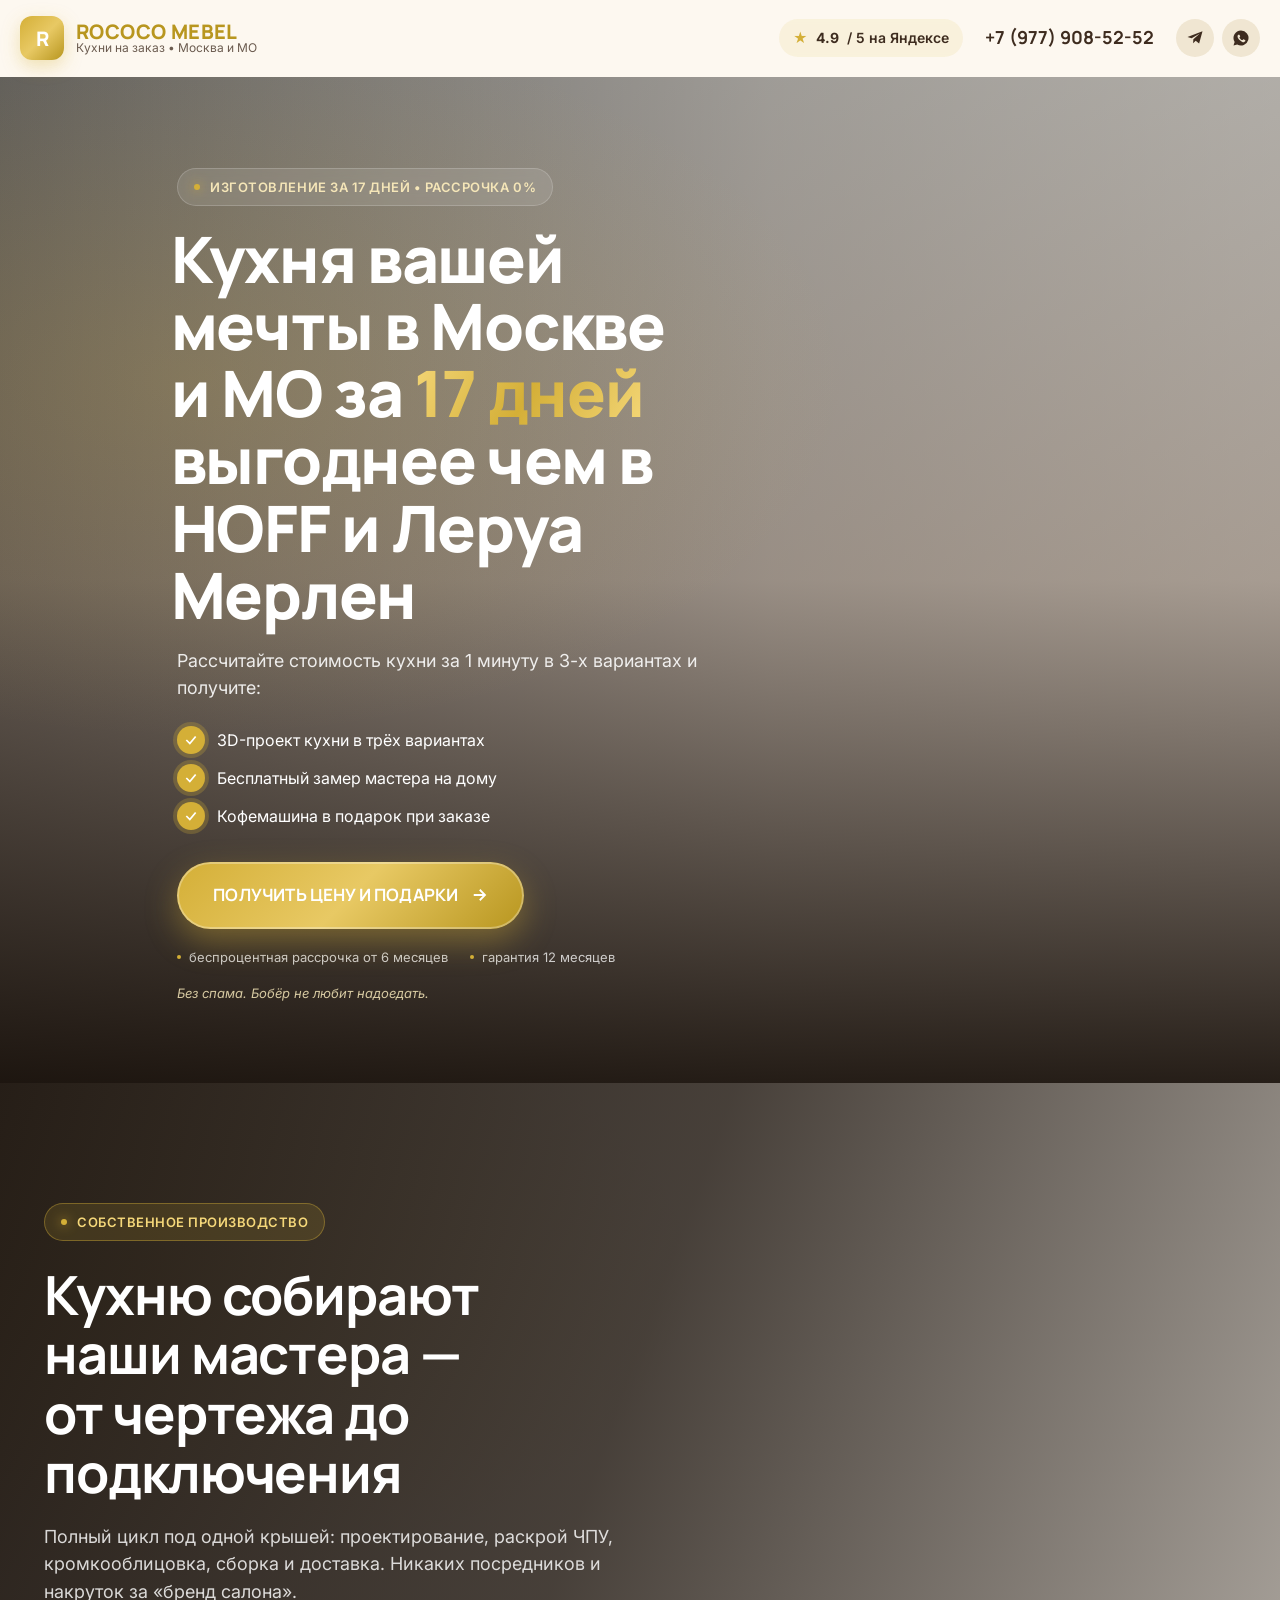
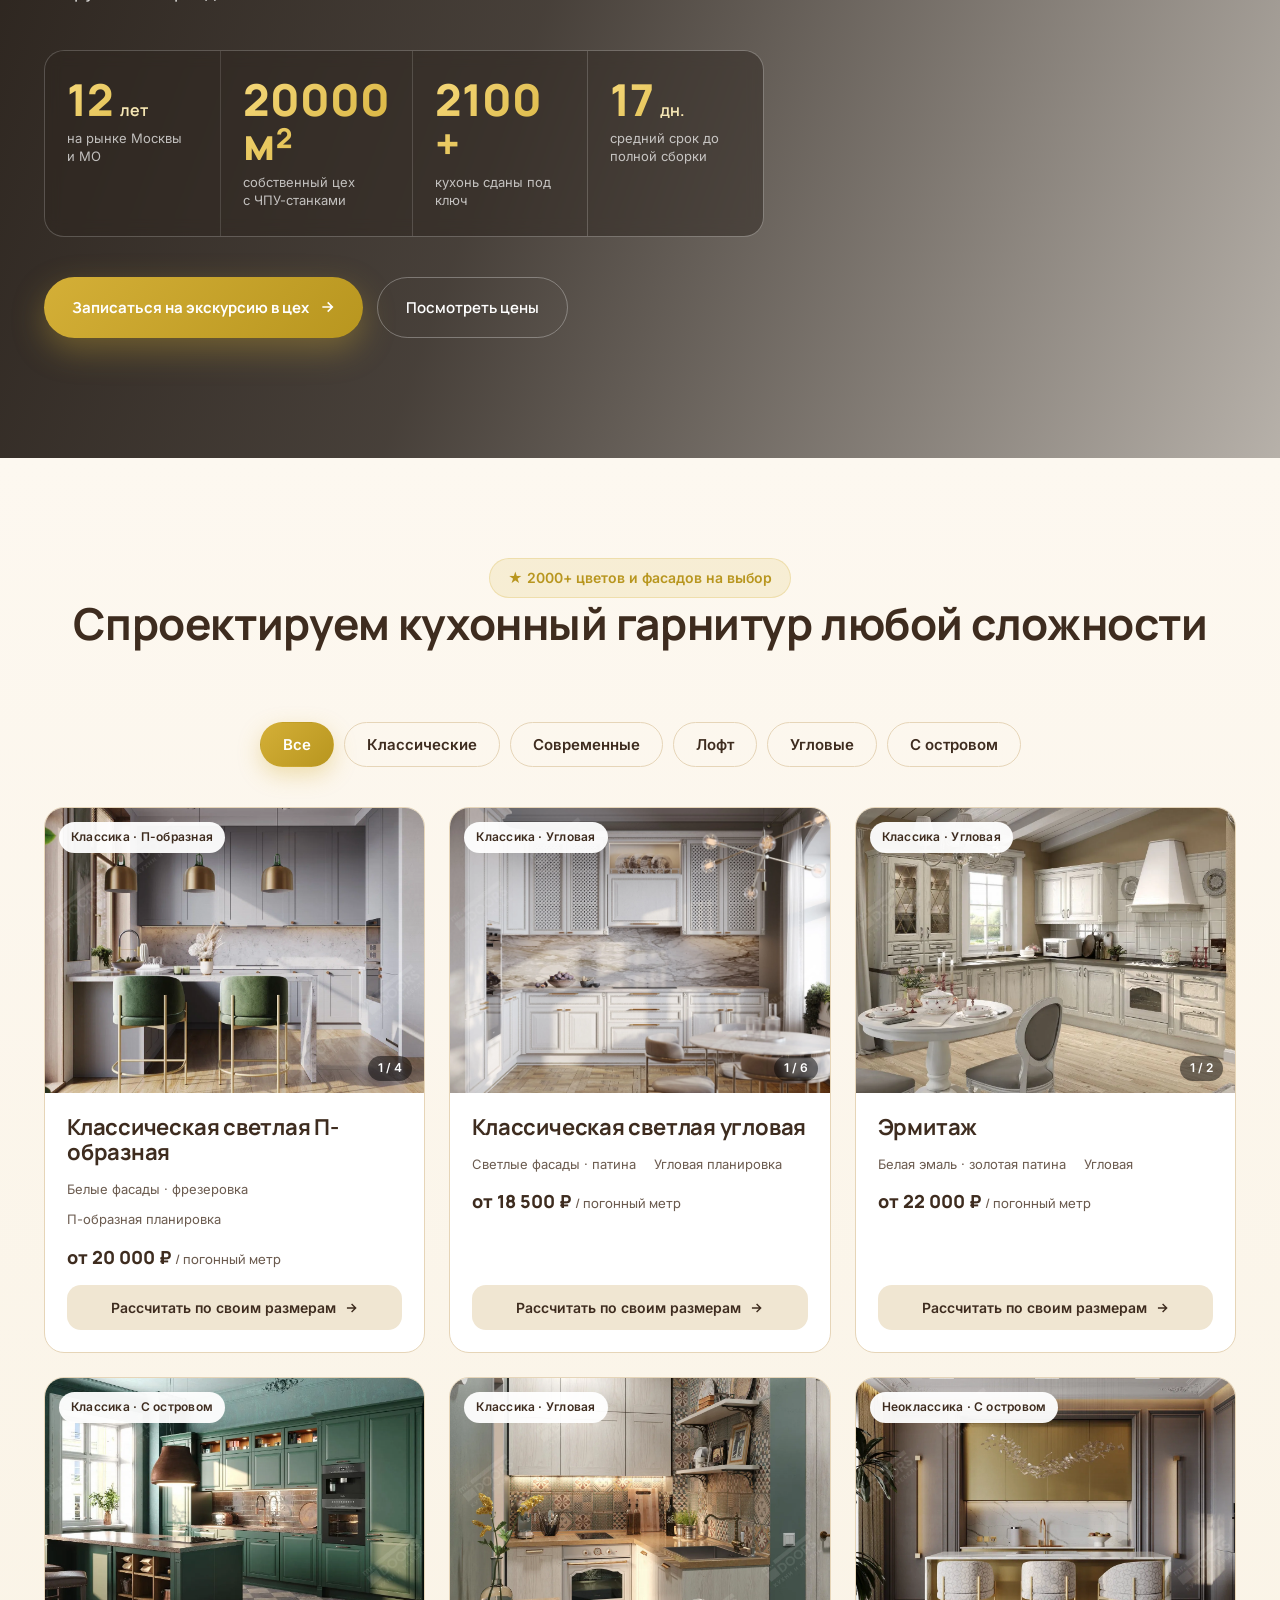
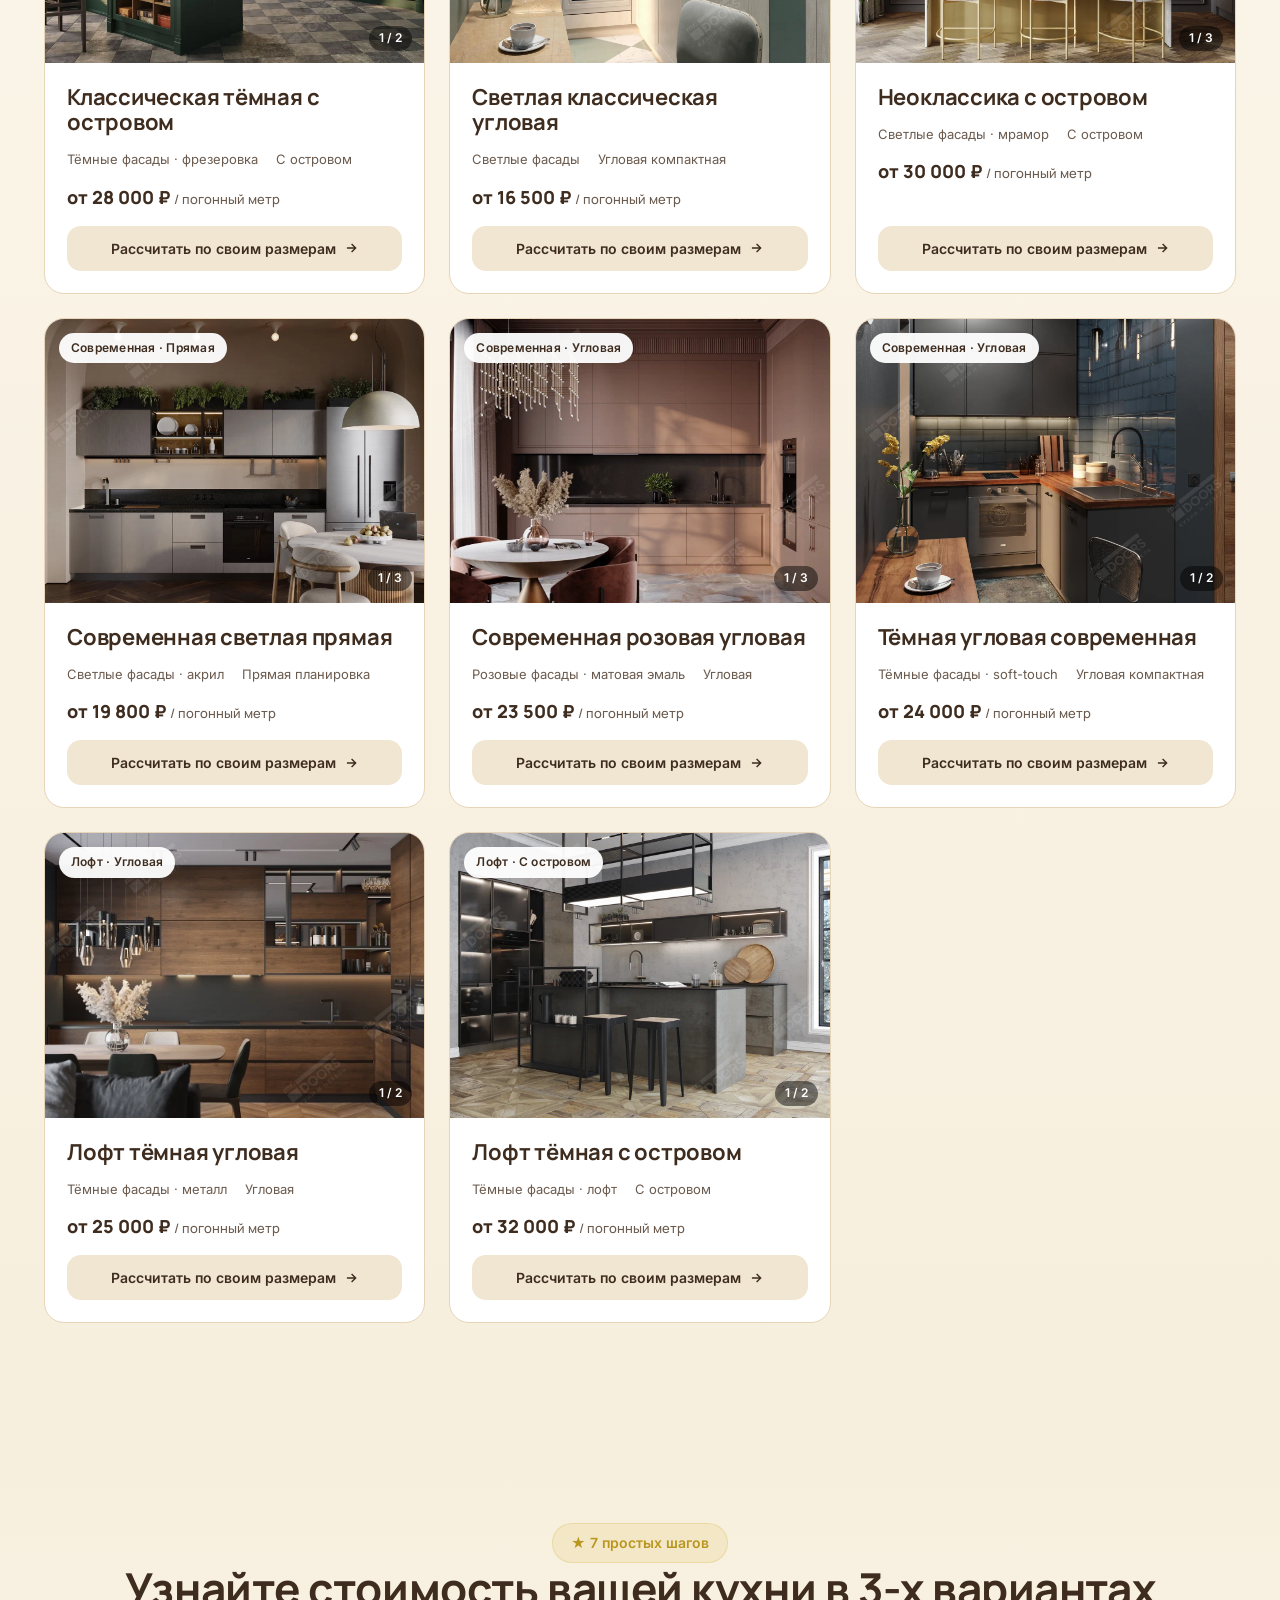
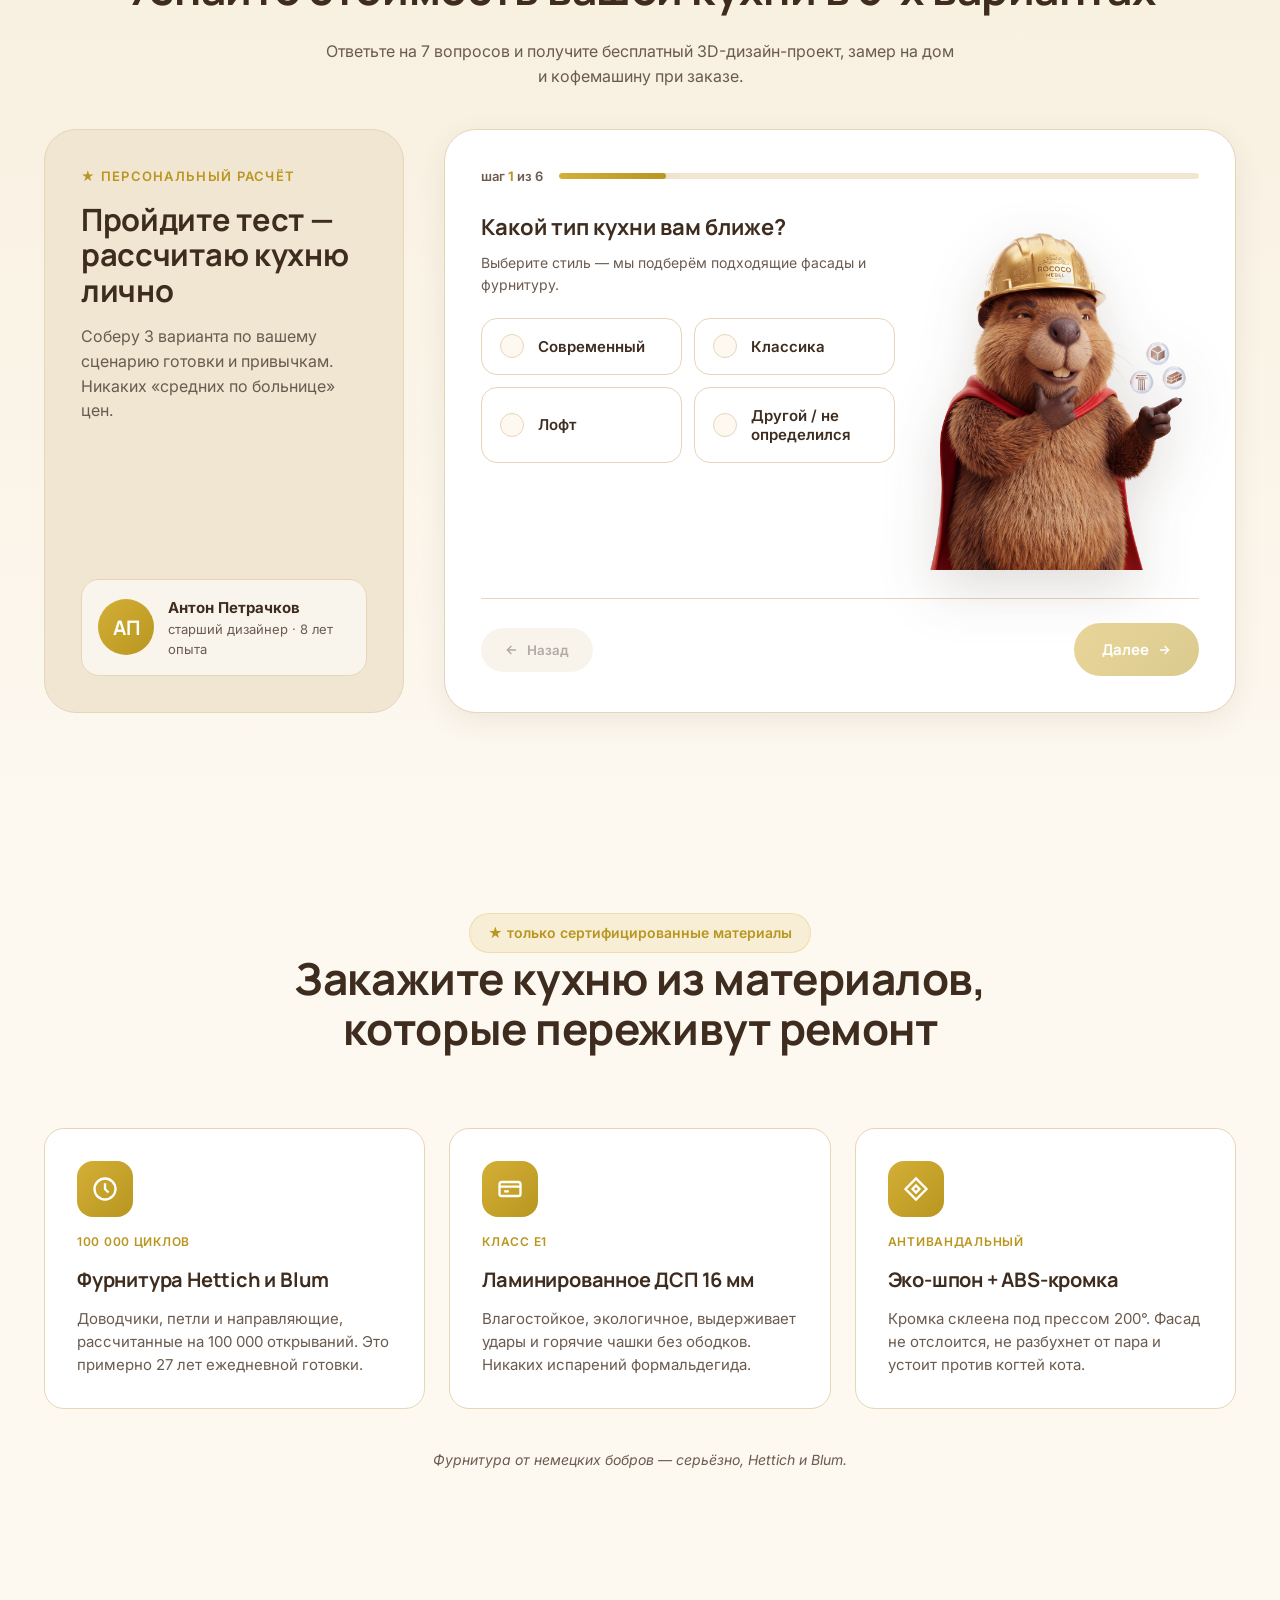
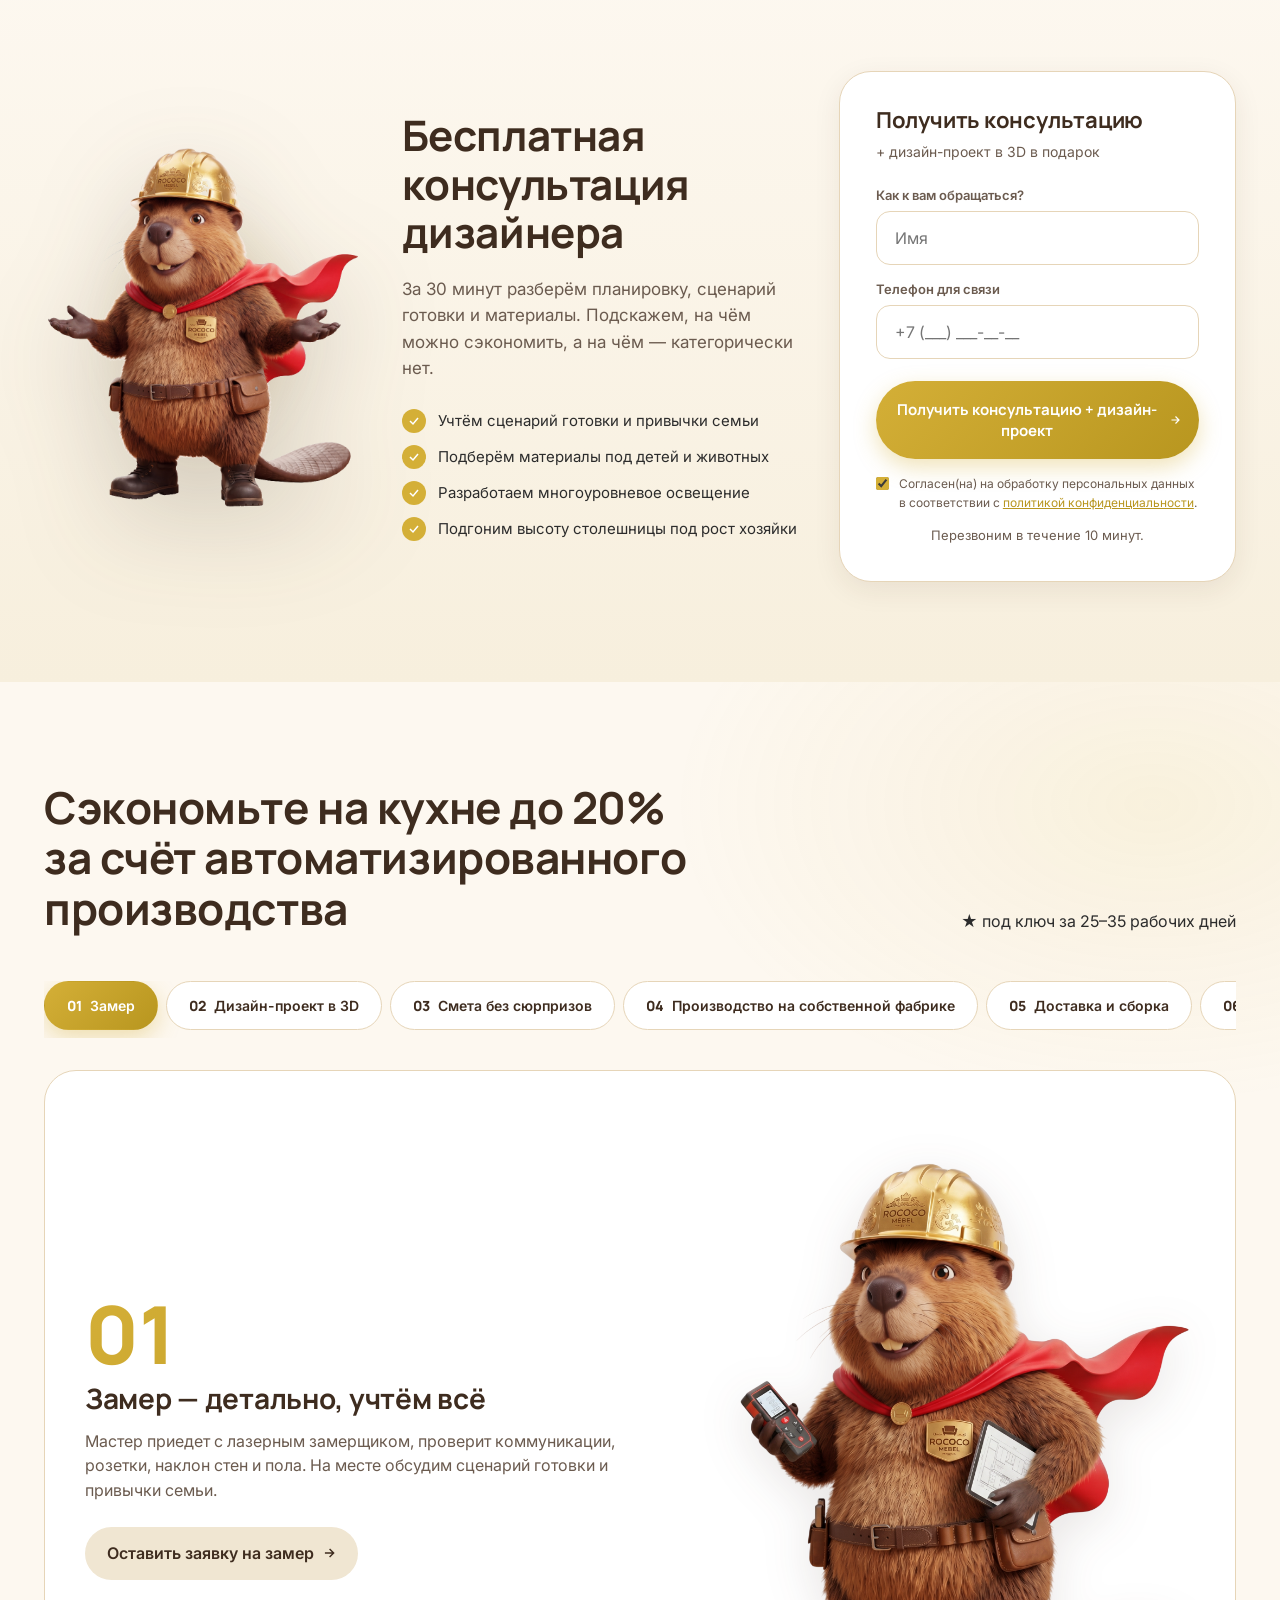
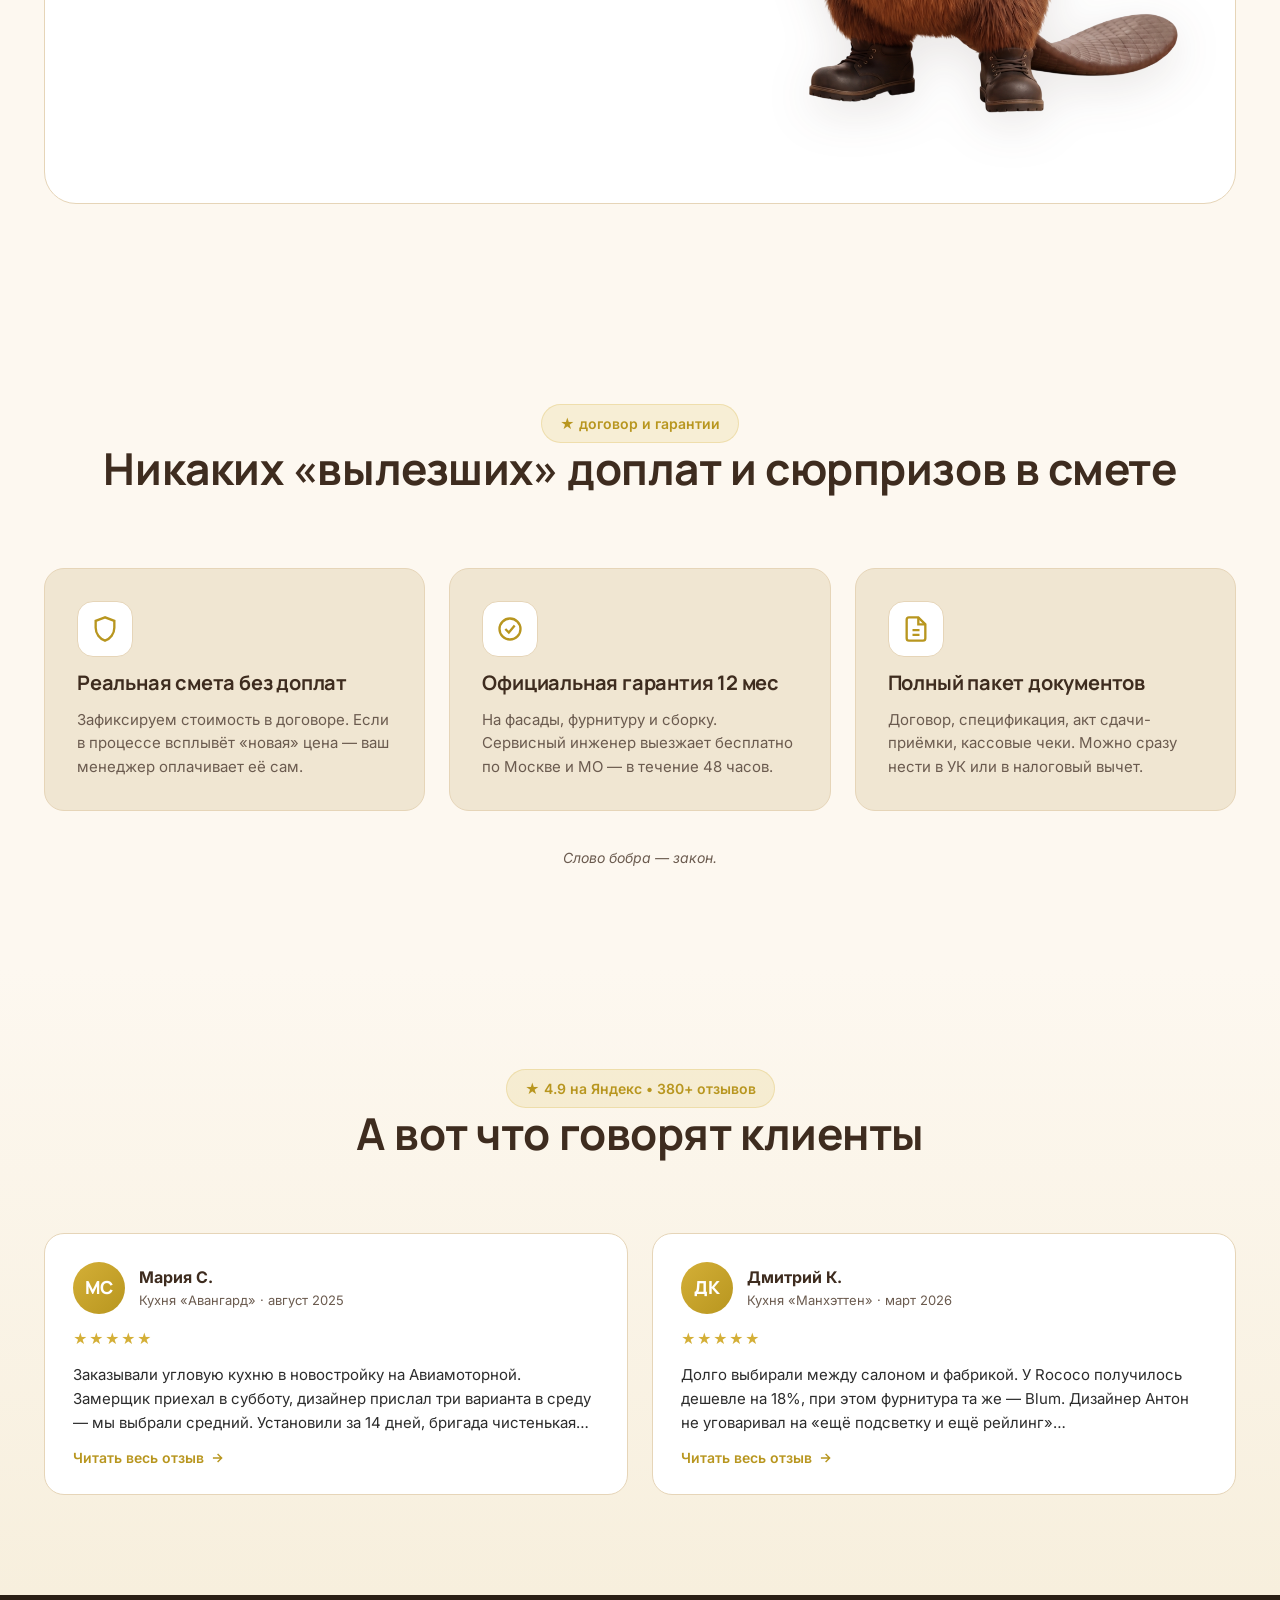
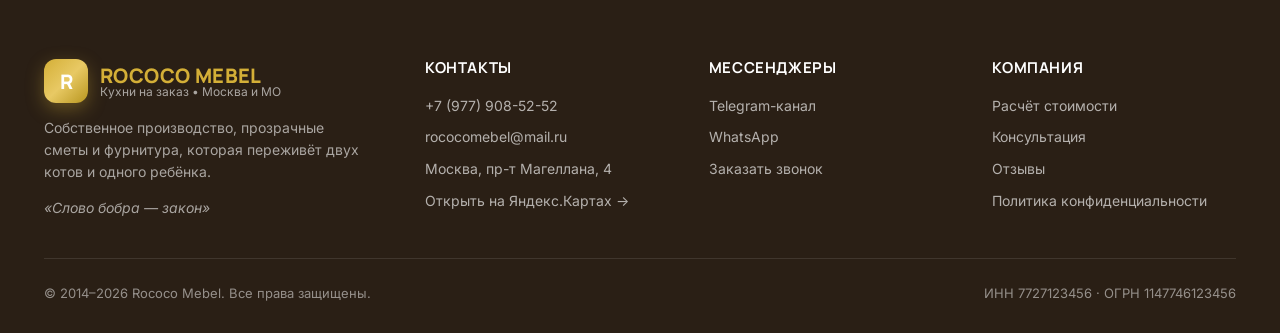
==== commit a7f0ffdb: "Replace catalog with real kitchen photos and add photo slider - 11 kitchens grouped from filenames: " ====
--- a/index.html
+++ b/index.html
@@ -122,83 +122,12 @@
       <button class="filter-chip active" data-filter="all">Все</button>
       <button class="filter-chip" data-filter="classic">Классические</button>
       <button class="filter-chip" data-filter="modern">Современные</button>
+      <button class="filter-chip" data-filter="loft">Лофт</button>
       <button class="filter-chip" data-filter="corner">Угловые</button>
       <button class="filter-chip" data-filter="island">С островом</button>
     </div>
 
-    <div class="catalog-grid">
-      <article class="kitchen-card reveal" data-tags="classic">
-        <div class="kc-img"><div class="kc-img-inner" style="background:linear-gradient(135deg,#E8DCC0 0%,#C9A66B 100%);"></div><span class="kc-tag">Классика</span></div>
-        <div class="kc-body">
-          <h3>Версаль</h3>
-          <div class="kc-meta"><span>Эмаль + фрезеровка</span><span>Hettich</span></div>
-          <div class="kc-price">от 18 500 ₽ <small>/ погонный метр</small></div>
-          <button class="kc-cta">Рассчитать по своим размерам
-            <svg width="14" height="14" viewBox="0 0 24 24" fill="none" stroke="currentColor" stroke-width="2.4"><path d="M5 12h14M13 5l7 7-7 7"/></svg>
-          </button>
-        </div>
-      </article>
-
-      <article class="kitchen-card reveal delay-1" data-tags="modern,island">
-        <div class="kc-img"><div class="kc-img-inner" style="background:linear-gradient(135deg,#3E2C1F 0%,#6B5B4F 100%);"></div><span class="kc-tag">С островом</span></div>
-        <div class="kc-body">
-          <h3>Манхэттен</h3>
-          <div class="kc-meta"><span>Soft-touch + камень</span><span>Blum TipOn</span></div>
-          <div class="kc-price">от 26 900 ₽ <small>/ погонный метр</small></div>
-          <button class="kc-cta">Рассчитать по своим размерам
-            <svg width="14" height="14" viewBox="0 0 24 24" fill="none" stroke="currentColor" stroke-width="2.4"><path d="M5 12h14M13 5l7 7-7 7"/></svg>
-          </button>
-        </div>
-      </article>
-
-      <article class="kitchen-card reveal delay-2" data-tags="modern,corner">
-        <div class="kc-img"><div class="kc-img-inner" style="background:linear-gradient(135deg,#D4C29A 0%,#8B7355 100%);"></div><span class="kc-tag">Угловая</span></div>
-        <div class="kc-body">
-          <h3>Авангард</h3>
-          <div class="kc-meta"><span>Шпон дуба</span><span>Карго-системы</span></div>
-          <div class="kc-price">от 22 400 ₽ <small>/ погонный метр</small></div>
-          <button class="kc-cta">Рассчитать по своим размерам
-            <svg width="14" height="14" viewBox="0 0 24 24" fill="none" stroke="currentColor" stroke-width="2.4"><path d="M5 12h14M13 5l7 7-7 7"/></svg>
-          </button>
-        </div>
-      </article>
-
-      <article class="kitchen-card reveal delay-1" data-tags="classic,corner">
-        <div class="kc-img"><div class="kc-img-inner" style="background:linear-gradient(135deg,#F0E6D2 0%,#B8961F 100%);"></div><span class="kc-tag">Угловая</span></div>
-        <div class="kc-body">
-          <h3>Прованс</h3>
-          <div class="kc-meta"><span>МДФ + патина</span><span>Витражные секции</span></div>
-          <div class="kc-price">от 15 000 ₽ <small>/ погонный метр</small></div>
-          <button class="kc-cta">Рассчитать по своим размерам
-            <svg width="14" height="14" viewBox="0 0 24 24" fill="none" stroke="currentColor" stroke-width="2.4"><path d="M5 12h14M13 5l7 7-7 7"/></svg>
-          </button>
-        </div>
-      </article>
-
-      <article class="kitchen-card reveal delay-2" data-tags="modern">
-        <div class="kc-img"><div class="kc-img-inner" style="background:linear-gradient(135deg,#2C2C2C 0%,#D4AF37 130%);"></div><span class="kc-tag">Современная</span></div>
-        <div class="kc-body">
-          <h3>Прима</h3>
-          <div class="kc-meta"><span>Акрил глянец</span><span>Скрытые ручки</span></div>
-          <div class="kc-price">от 19 800 ₽ <small>/ погонный метр</small></div>
-          <button class="kc-cta">Рассчитать по своим размерам
-            <svg width="14" height="14" viewBox="0 0 24 24" fill="none" stroke="currentColor" stroke-width="2.4"><path d="M5 12h14M13 5l7 7-7 7"/></svg>
-          </button>
-        </div>
-      </article>
-
-      <article class="kitchen-card reveal delay-3" data-tags="modern,island">
-        <div class="kc-img"><div class="kc-img-inner" style="background:linear-gradient(135deg,#FDF8F0 0%,#D4AF37 100%);"></div><span class="kc-tag">С островом</span></div>
-        <div class="kc-body">
-          <h3>Атриум</h3>
-          <div class="kc-meta"><span>Кварц + дуб</span><span>LED-подсветка</span></div>
-          <div class="kc-price">от 31 500 ₽ <small>/ погонный метр</small></div>
-          <button class="kc-cta">Рассчитать по своим размерам
-            <svg width="14" height="14" viewBox="0 0 24 24" fill="none" stroke="currentColor" stroke-width="2.4"><path d="M5 12h14M13 5l7 7-7 7"/></svg>
-          </button>
-        </div>
-      </article>
-    </div>
+    <div class="catalog-grid" id="catalog-grid"></div>
   </div>
 </section>
 
--- a/styles.css
+++ b/styles.css
@@ -509,14 +509,40 @@
   position: relative;
   aspect-ratio: 4/3;
   overflow: hidden;
-  background: linear-gradient(135deg, #E8DCC0, #D4C29A);
-}
-.kc-img-inner {
+  background: var(--card);
+}
+.kc-photo {
   position: absolute; inset: 0;
-  background-size: cover; background-position: center;
-  transition: transform .8s cubic-bezier(.2,.8,.2,1);
-}
-.kitchen-card:hover .kc-img-inner { transform: scale(1.06); }
+  width: 100%; height: 100%;
+  object-fit: cover;
+  transition: opacity .16s ease;
+}
+.kc-prev, .kc-next {
+  position: absolute;
+  top: 50%; transform: translateY(-50%);
+  width: 36px; height: 36px; border-radius: 50%;
+  background: rgba(255,255,255,0.92);
+  border: none; cursor: pointer;
+  display: grid; place-items: center;
+  color: var(--h);
+  z-index: 5;
+  opacity: 0;
+  transition: opacity .2s, background .2s, transform .2s;
+  box-shadow: 0 2px 10px rgba(62,44,31,0.18);
+}
+.kc-prev { left: 10px; }
+.kc-next { right: 10px; }
+.kc-prev svg, .kc-next svg { width: 18px; height: 18px; }
+.kitchen-card:hover .kc-prev,
+.kitchen-card:hover .kc-next { opacity: 1; }
+.kc-prev:hover, .kc-next:hover { background: #fff; transform: translateY(-50%) scale(1.08); }
+.kc-counter {
+  position: absolute; bottom: 12px; right: 12px;
+  padding: 3px 10px; border-radius: 999px;
+  background: rgba(0,0,0,0.48);
+  color: #fff; font-size: 12px; font-weight: 600;
+  z-index: 5; pointer-events: none;
+}
 .kc-tag {
   position: absolute; top: 14px; left: 14px;
   padding: 6px 12px; border-radius: 999px;
@@ -1045,42 +1071,16 @@
 }
 .stage-cta:hover { background: var(--gold); color: #fff; }
 .stage-image {
-  border-radius: var(--radius-md);
-  aspect-ratio: 5/4;
-  background:
-    radial-gradient(closest-side at 50% 60%, rgba(212,175,55,0.18), transparent 70%),
-    linear-gradient(135deg, #FBF3E0 0%, #F0E6D2 100%);
   position: relative;
-  overflow: hidden;
   display: flex; align-items: center; justify-content: center;
-  border: 1px solid var(--border);
 }
 .stage-image img {
-  position: relative; z-index: 2;
-  max-width: 88%; max-height: 92%;
-  width: auto; height: auto;
+  max-width: 100%; height: auto;
   object-fit: contain;
-  filter: drop-shadow(0 24px 32px rgba(62,44,31,0.18));
-}
-.stage-image-glow {
-  position: absolute; inset: 12% 8%;
-  background: radial-gradient(closest-side, rgba(212,175,55,0.35), transparent 70%);
-  filter: blur(24px); z-index: 1;
-}
-.stage-image-num {
-  position: absolute;
-  top: 16px; left: 20px;
-  z-index: 3;
-  font-family: 'Manrope', sans-serif;
-  font-weight: 800;
-  font-size: 72px;
-  line-height: 1;
-  background: linear-gradient(135deg, var(--gold) 0%, var(--gold-deep) 100%);
-  -webkit-background-clip: text; background-clip: text; color: transparent;
-  opacity: 0.45;
-  letter-spacing: -0.04em;
-  pointer-events: none;
-}
+  filter: drop-shadow(0 12px 24px rgba(62,44,31,0.12));
+}
+.stage-image-glow { display: none; }
+.stage-image-num { display: none; }
 
 /* =================  GUARANTEES  ================= */
 .guarantees { padding: 100px 0; }
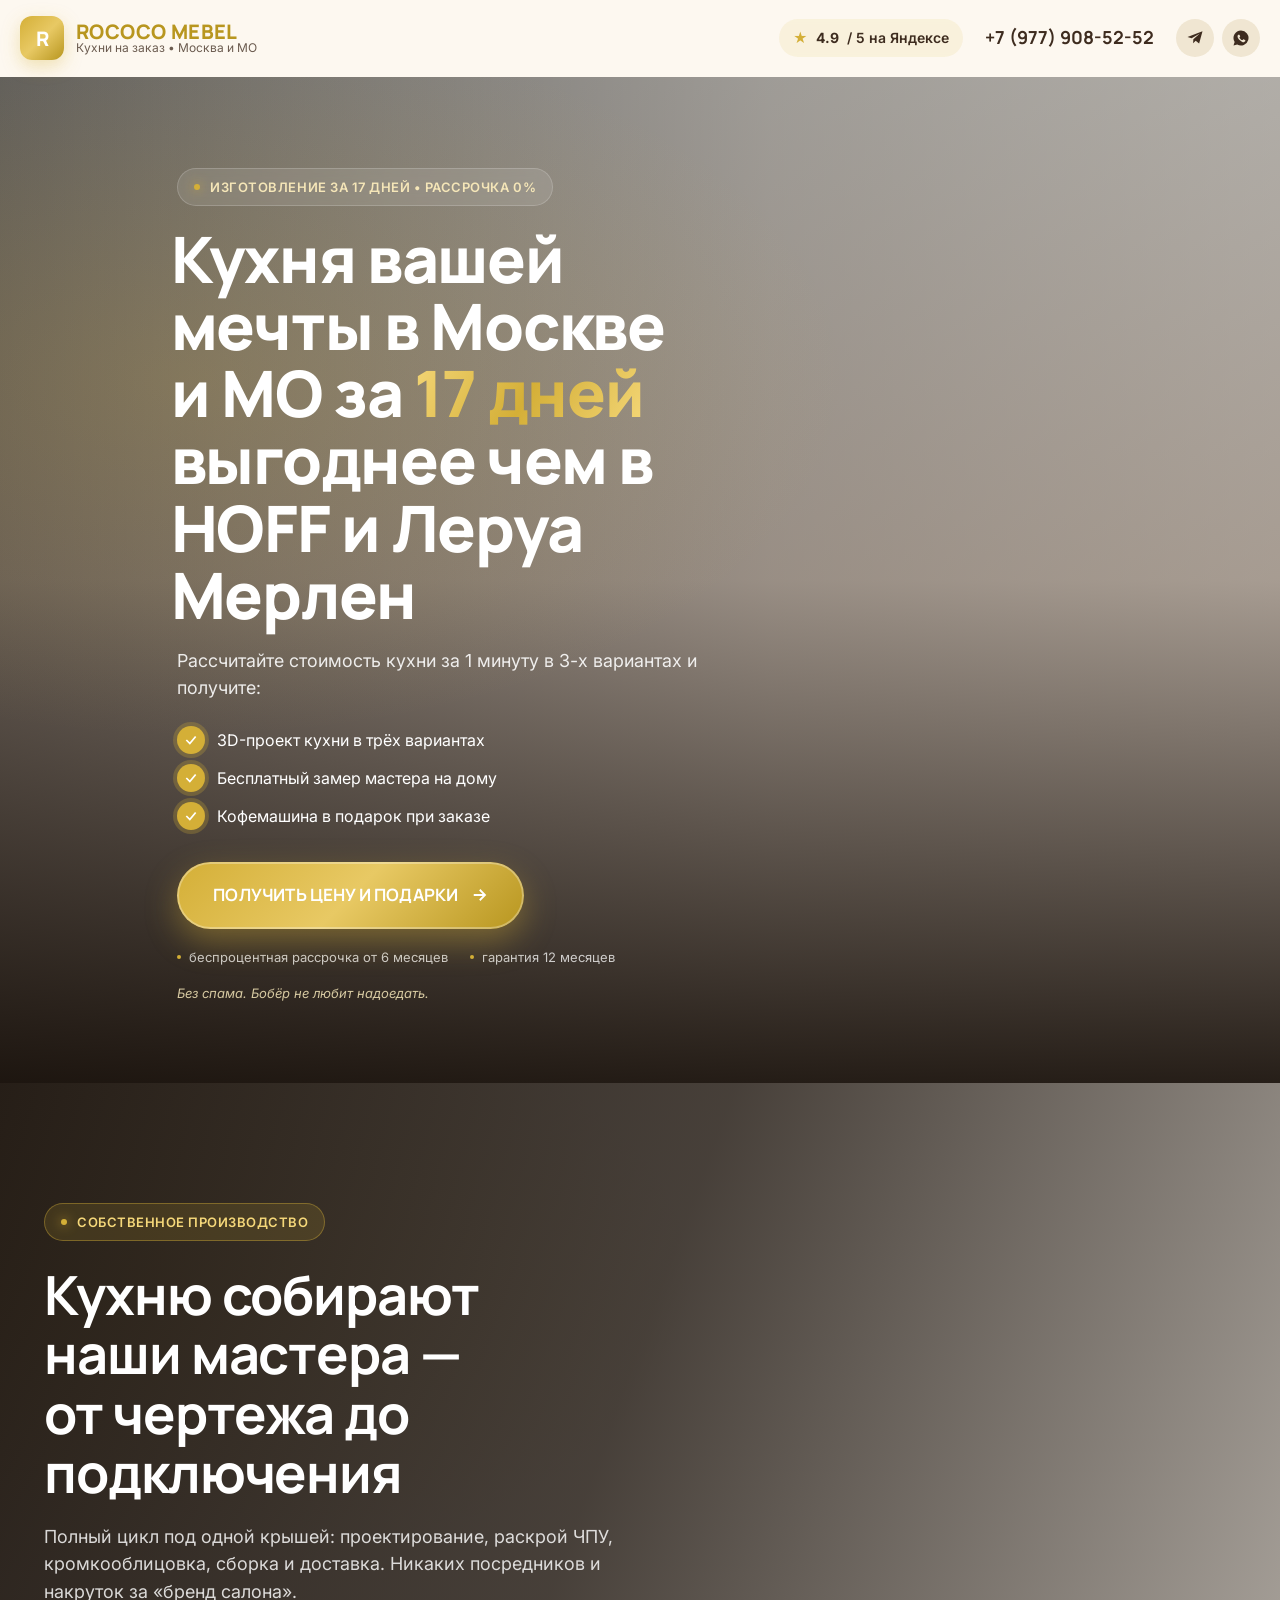
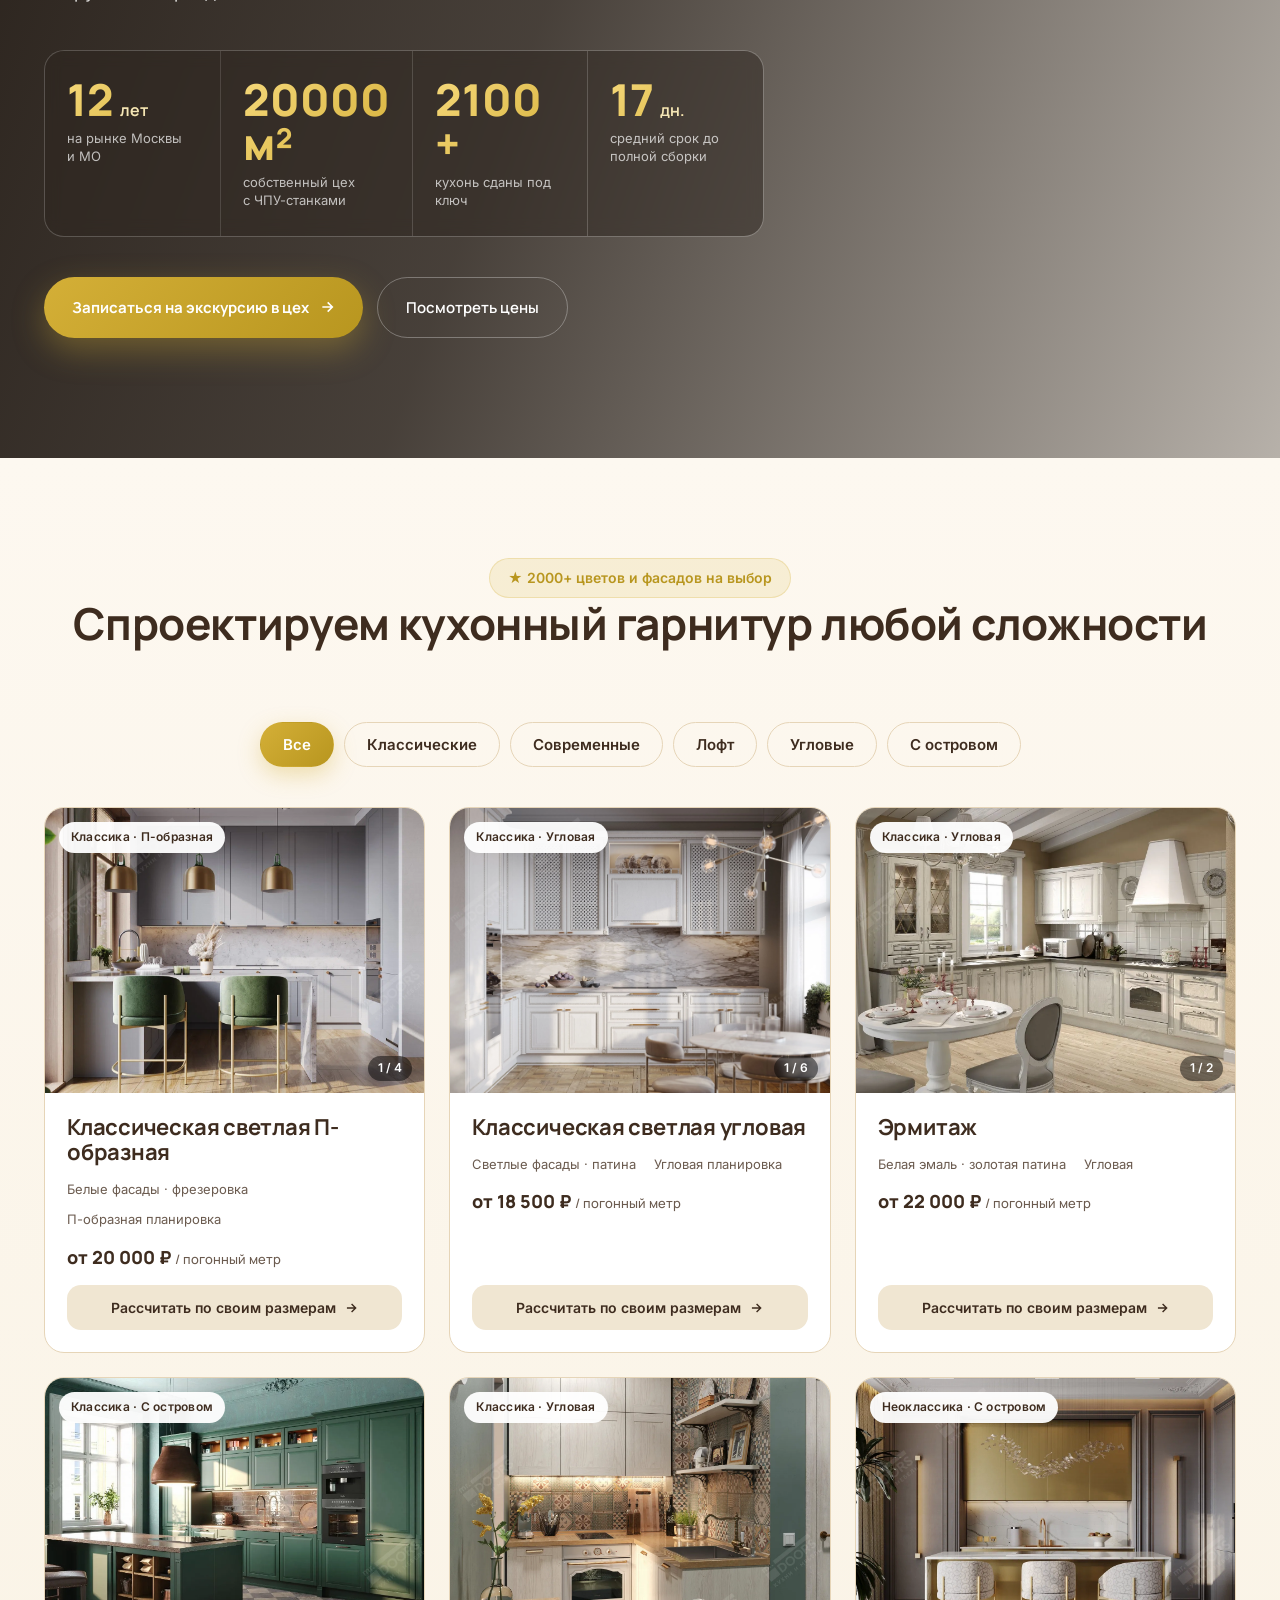
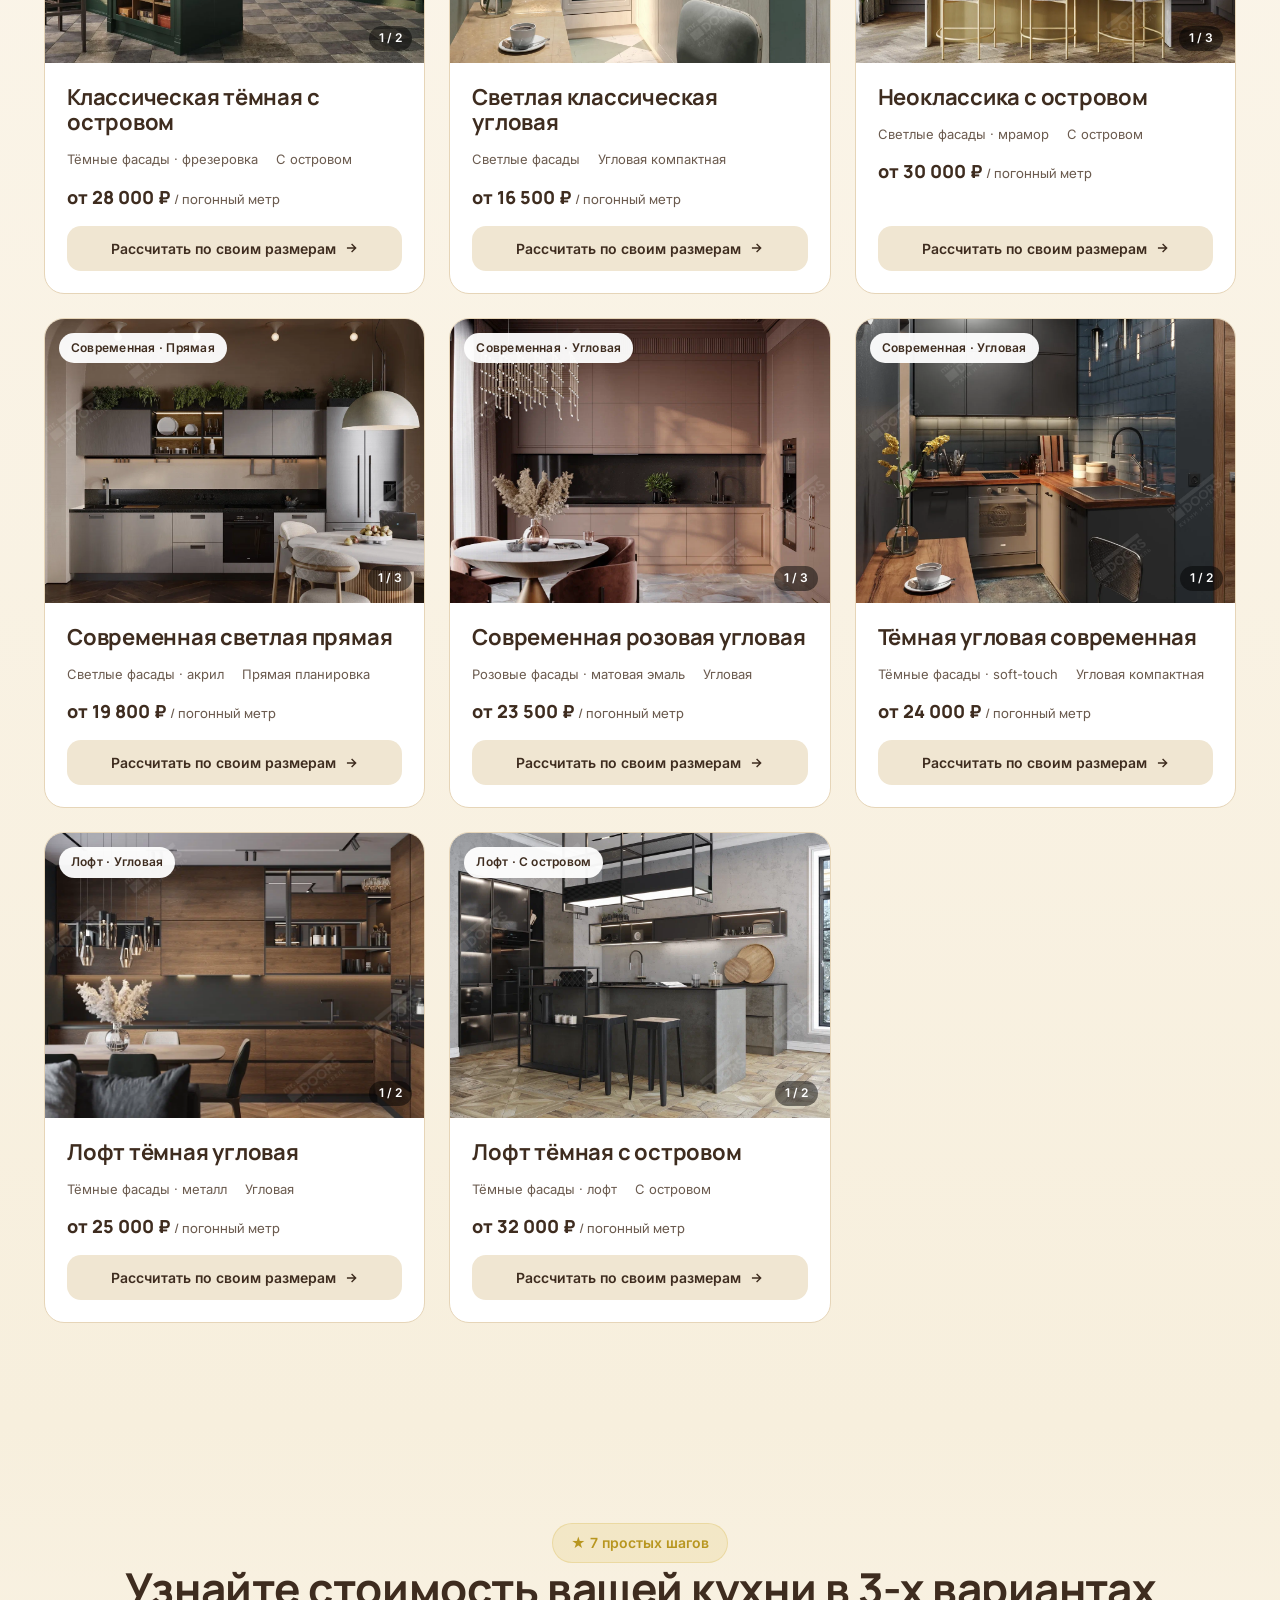
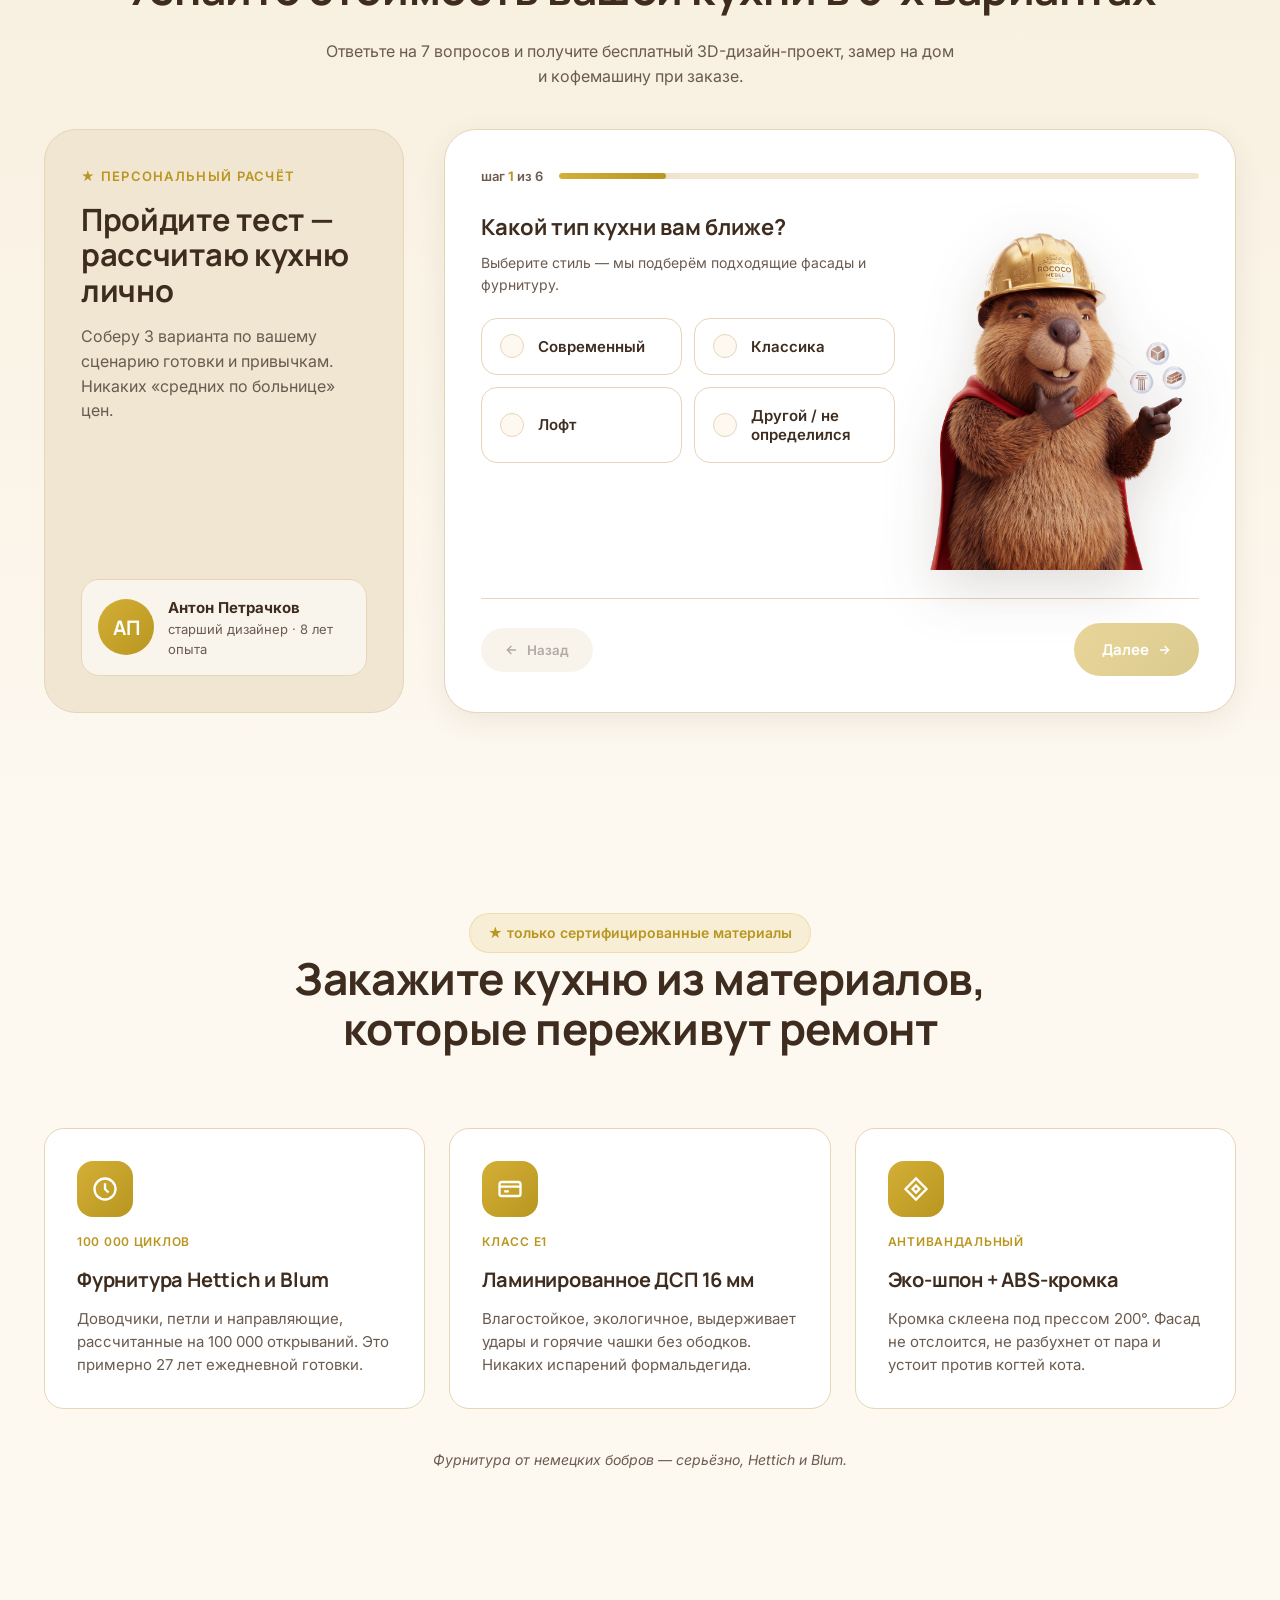
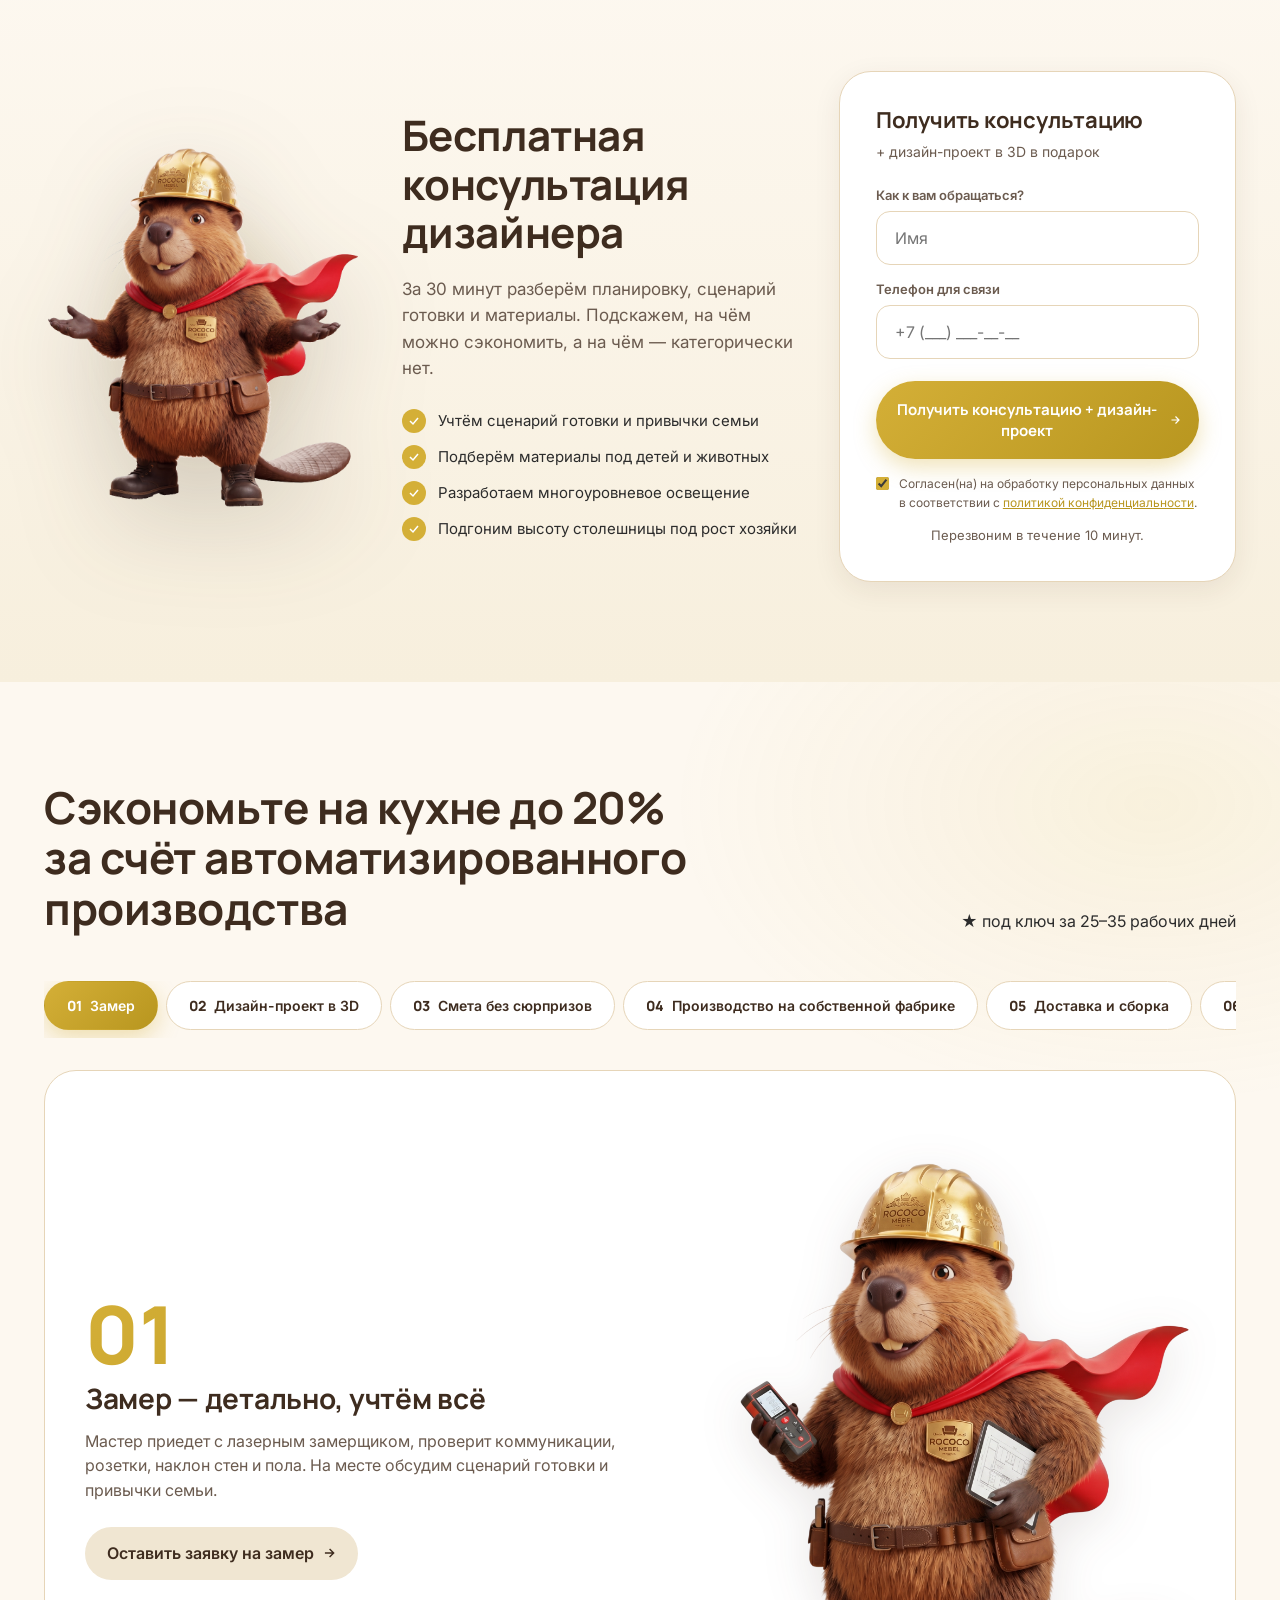
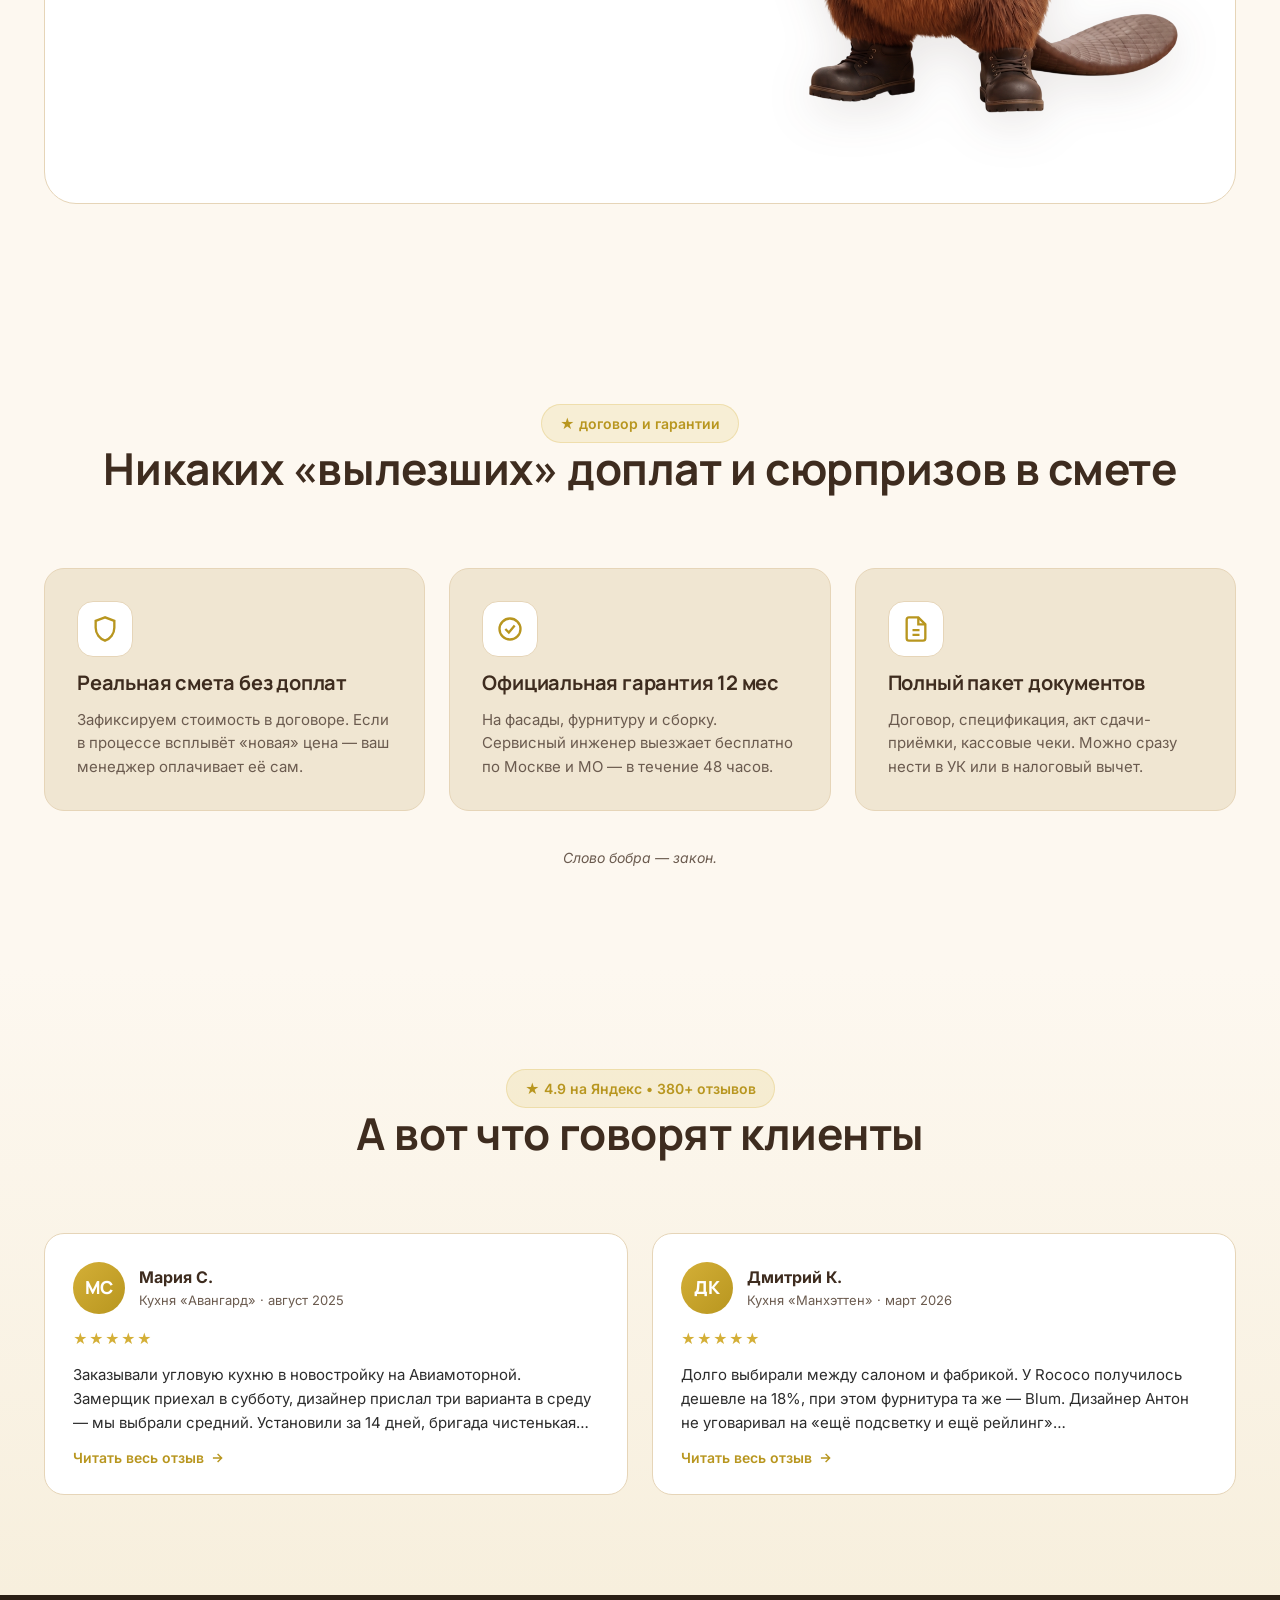
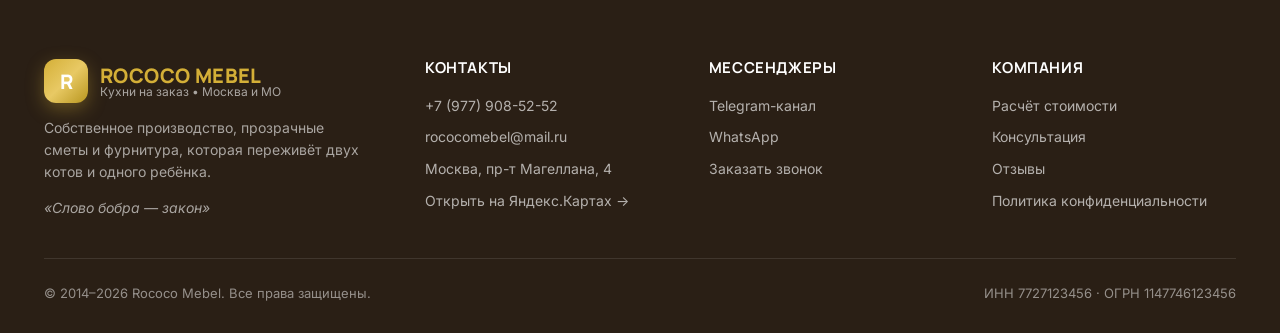
==== commit 66adc25b: "Fix catalog cards not rendering: remove reveal class from dynamic cards, bust script cache" ====
--- a/index.html
+++ b/index.html
@@ -526,6 +526,6 @@
   <svg width="18" height="18" viewBox="0 0 24 24" fill="none" stroke="currentColor" stroke-width="2.4"><path d="M12 19V5M5 12l7-7 7 7"/></svg>
 </button>
 
-<script src="script.js"></script>
+<script src="script.js?v=2"></script>
 </body>
 </html>
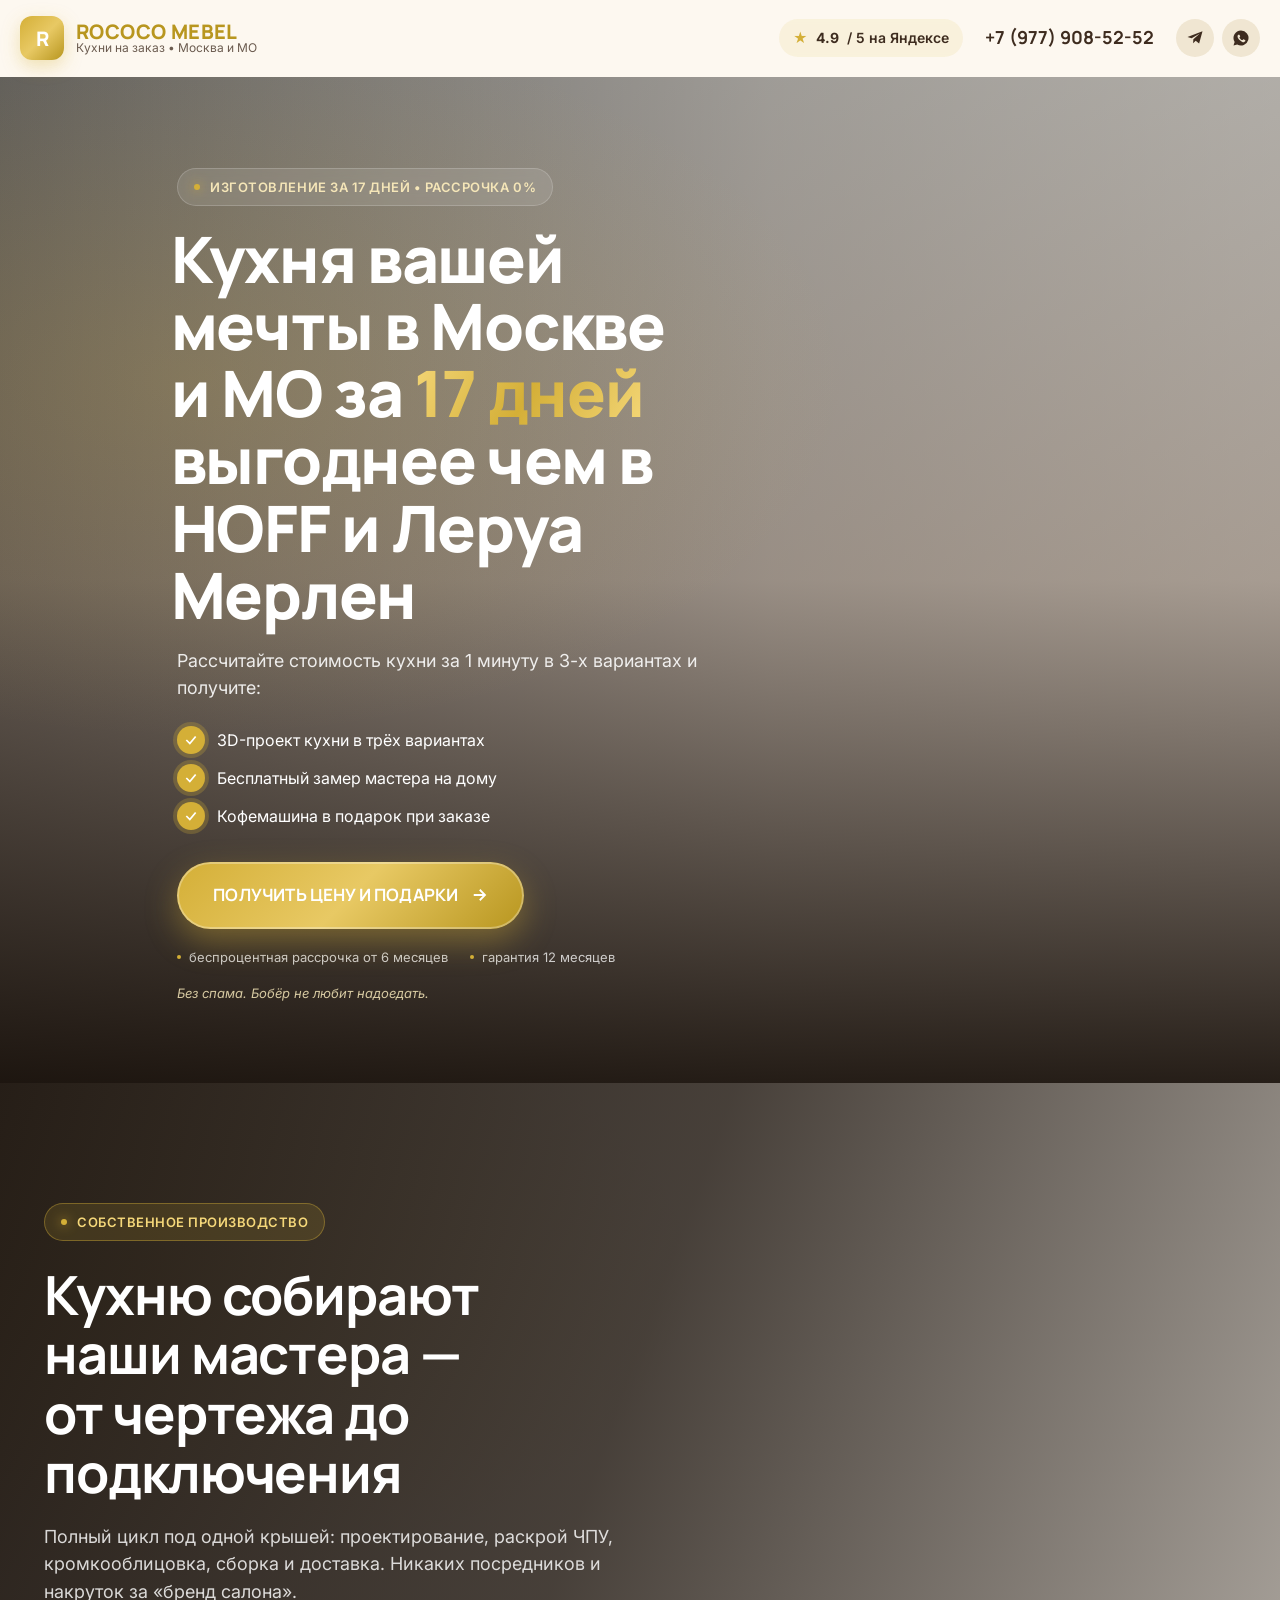
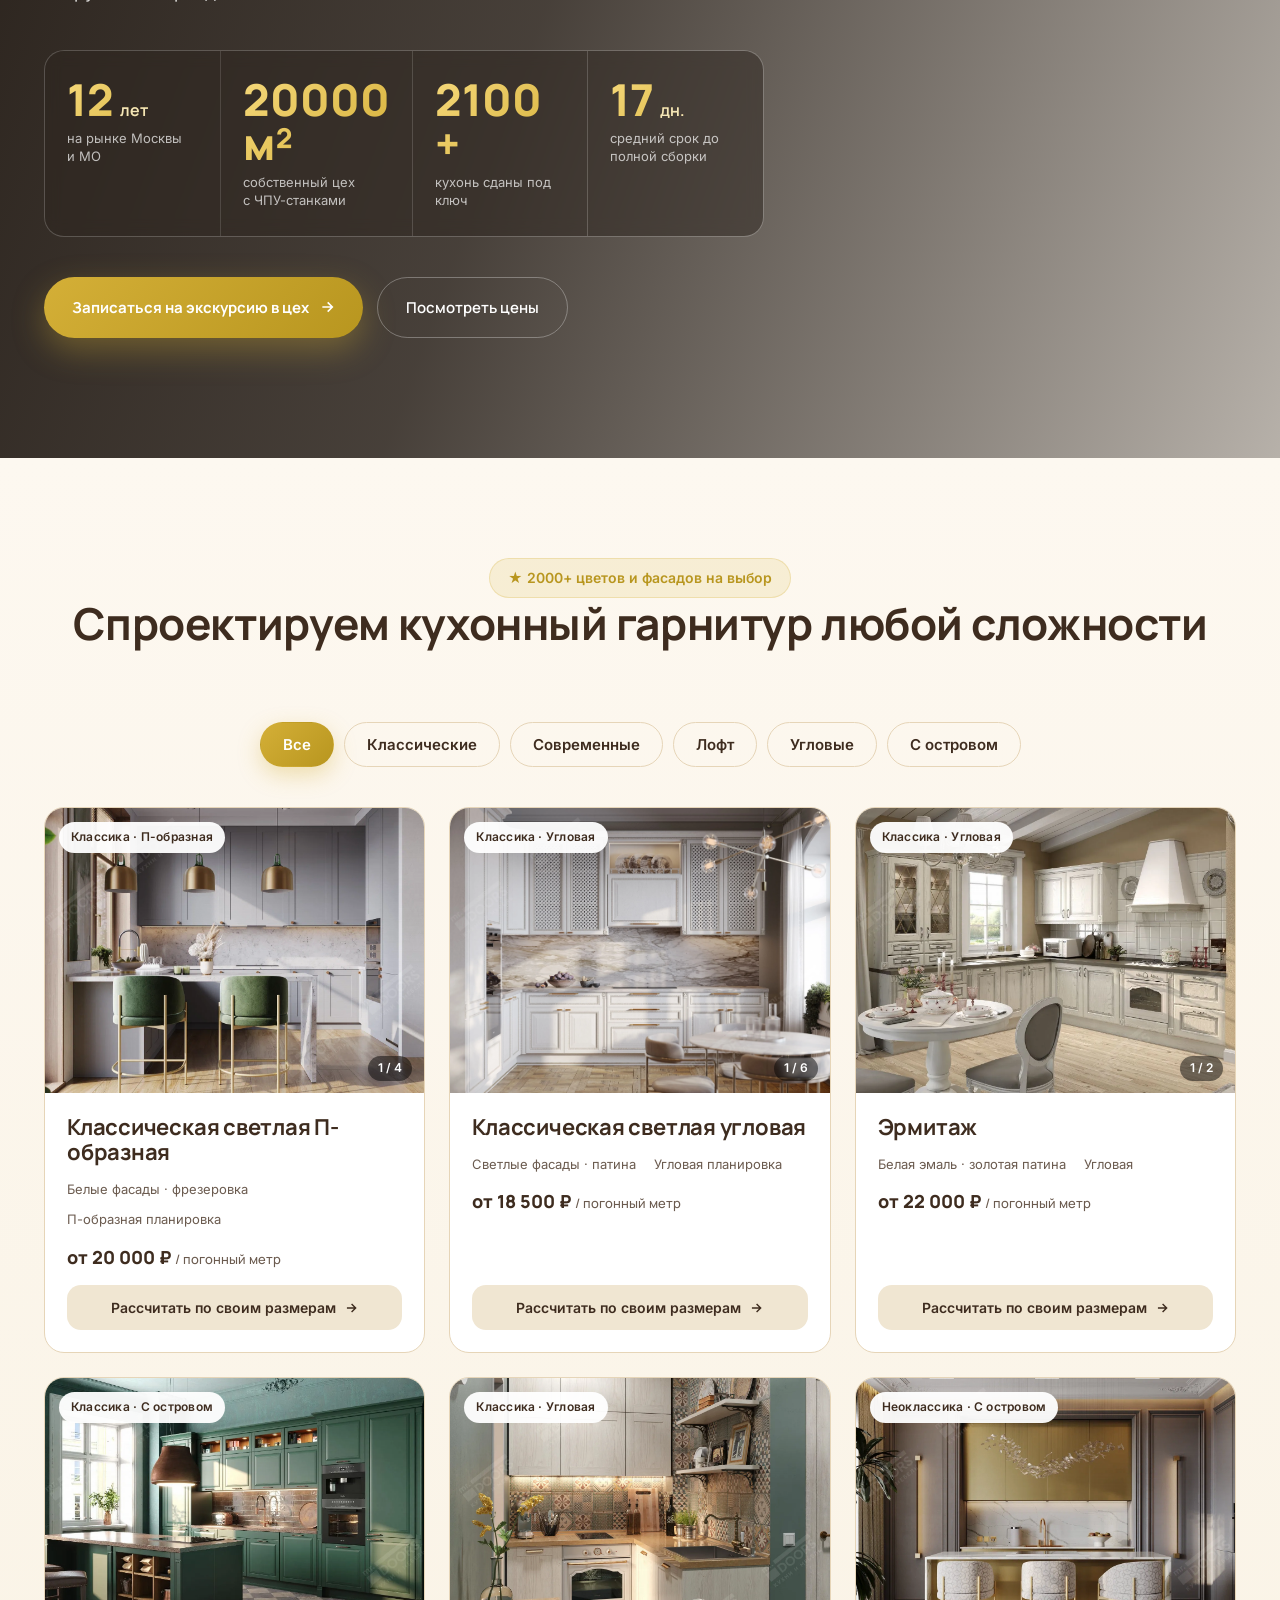
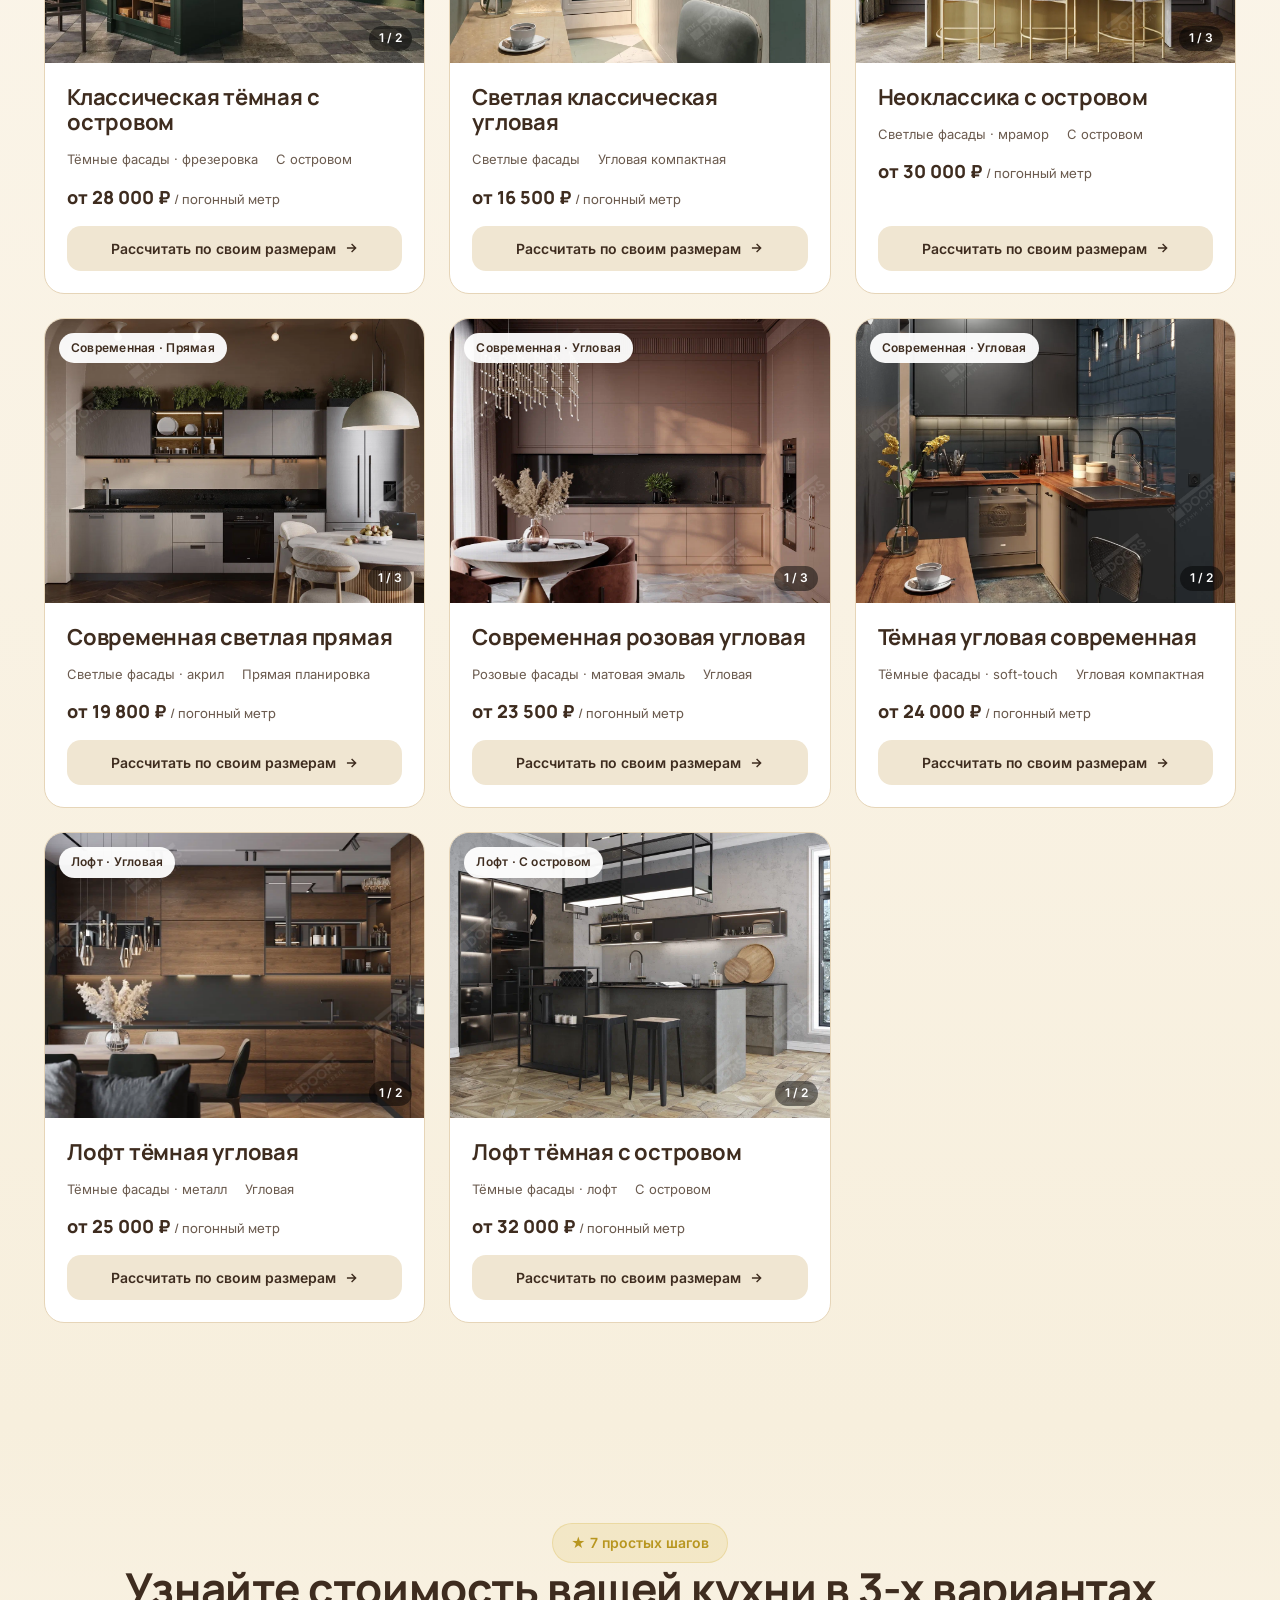
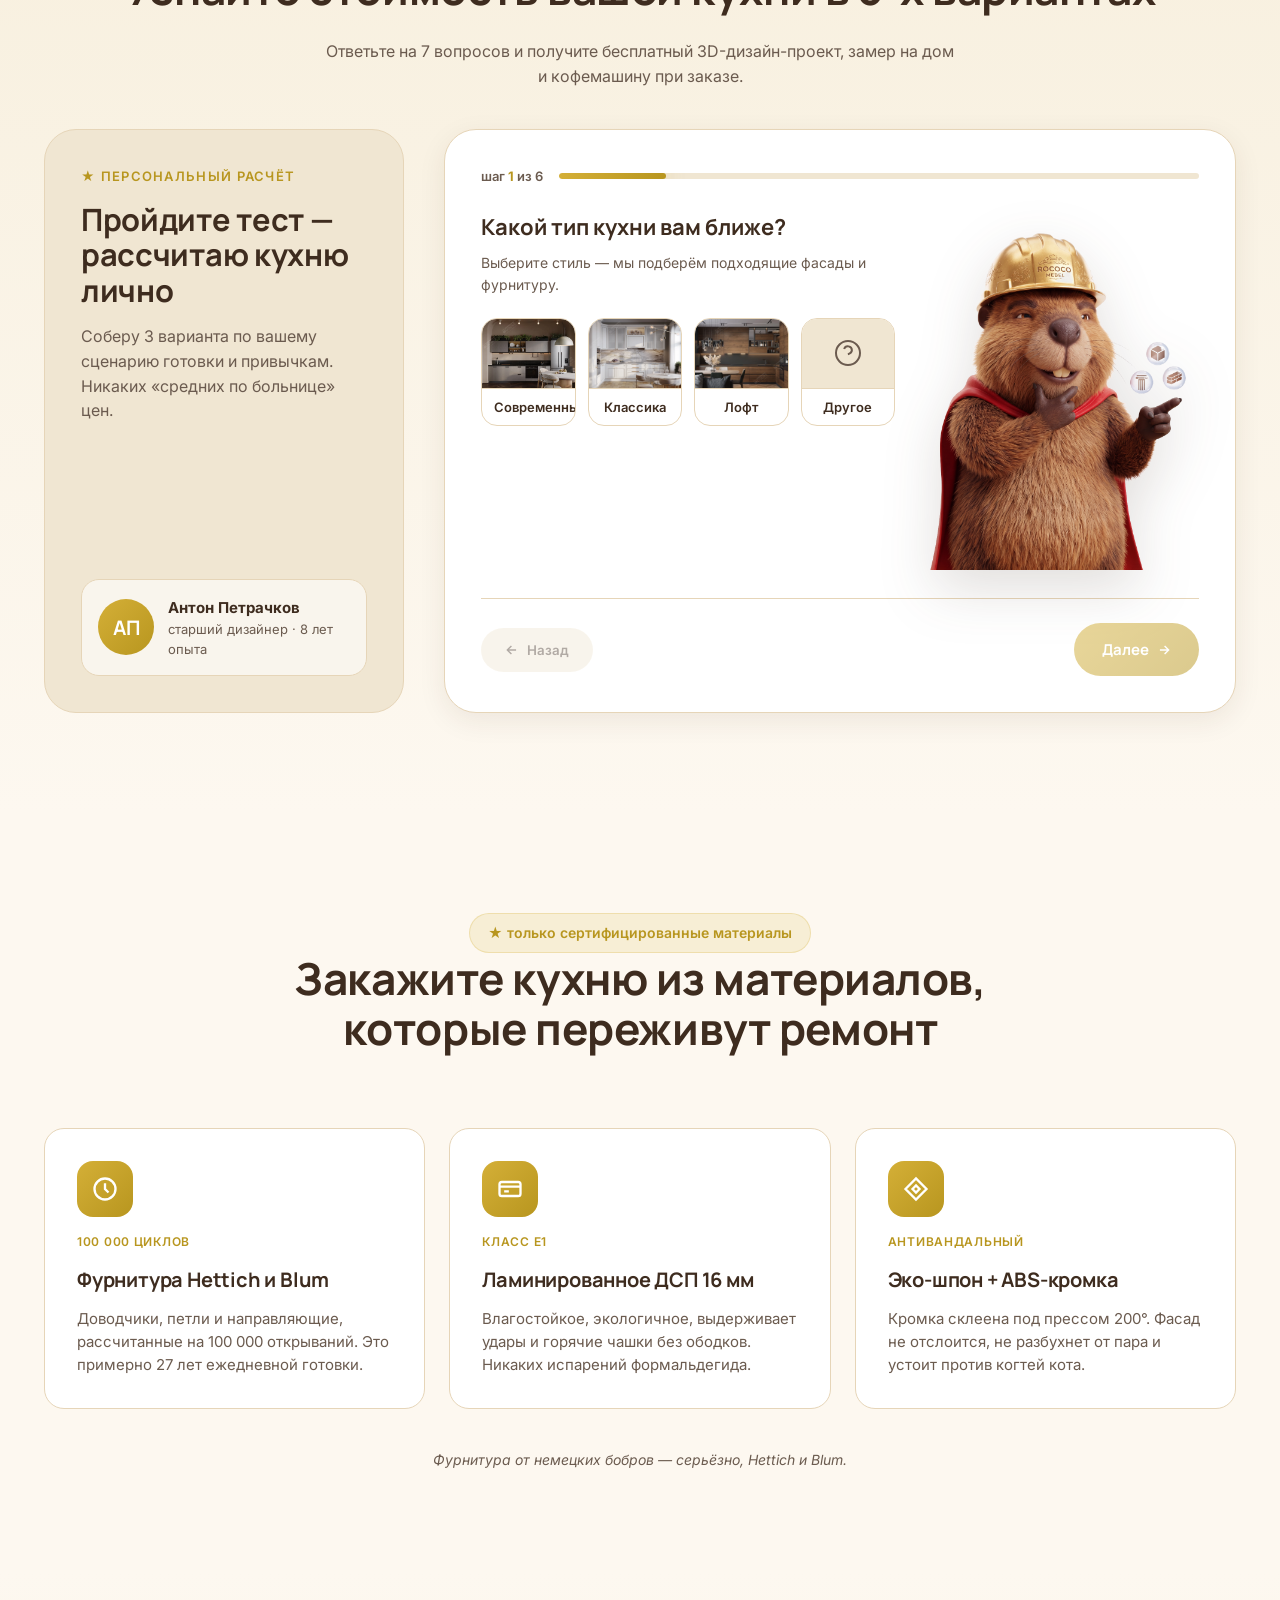
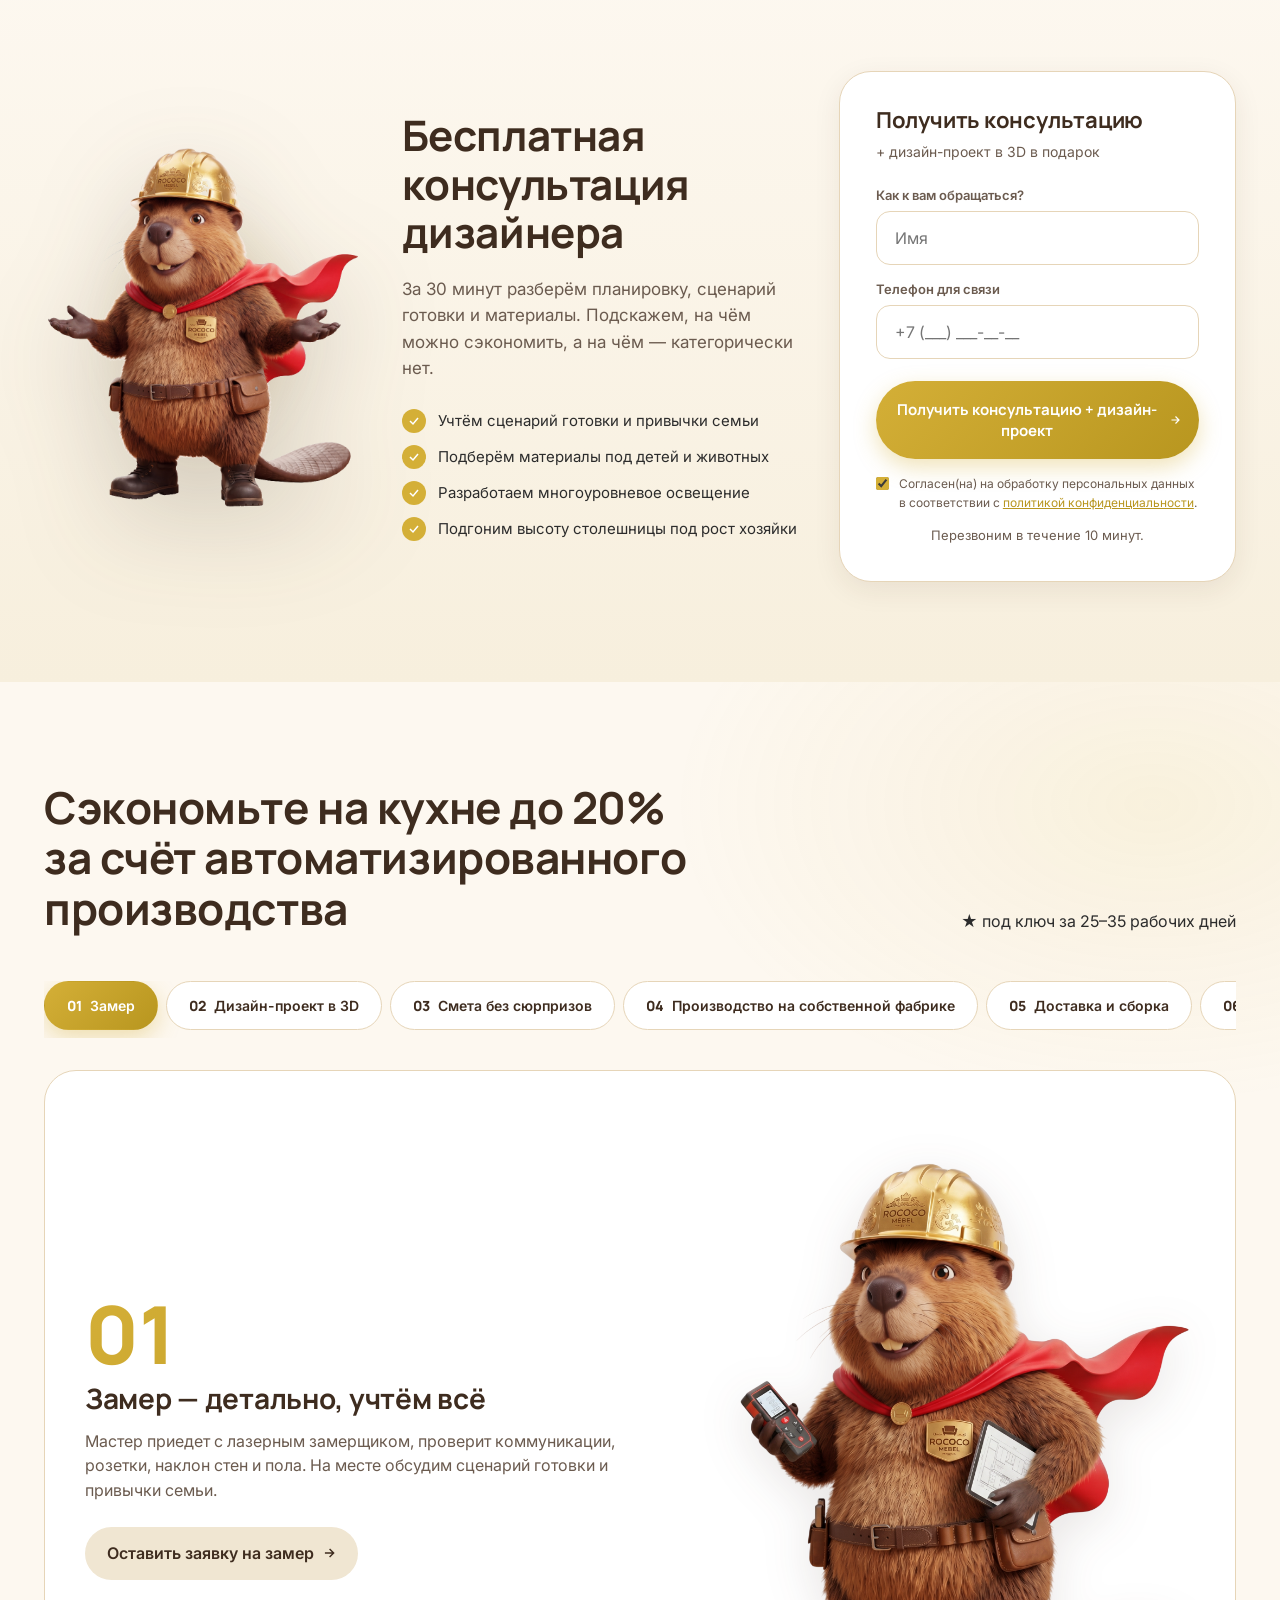
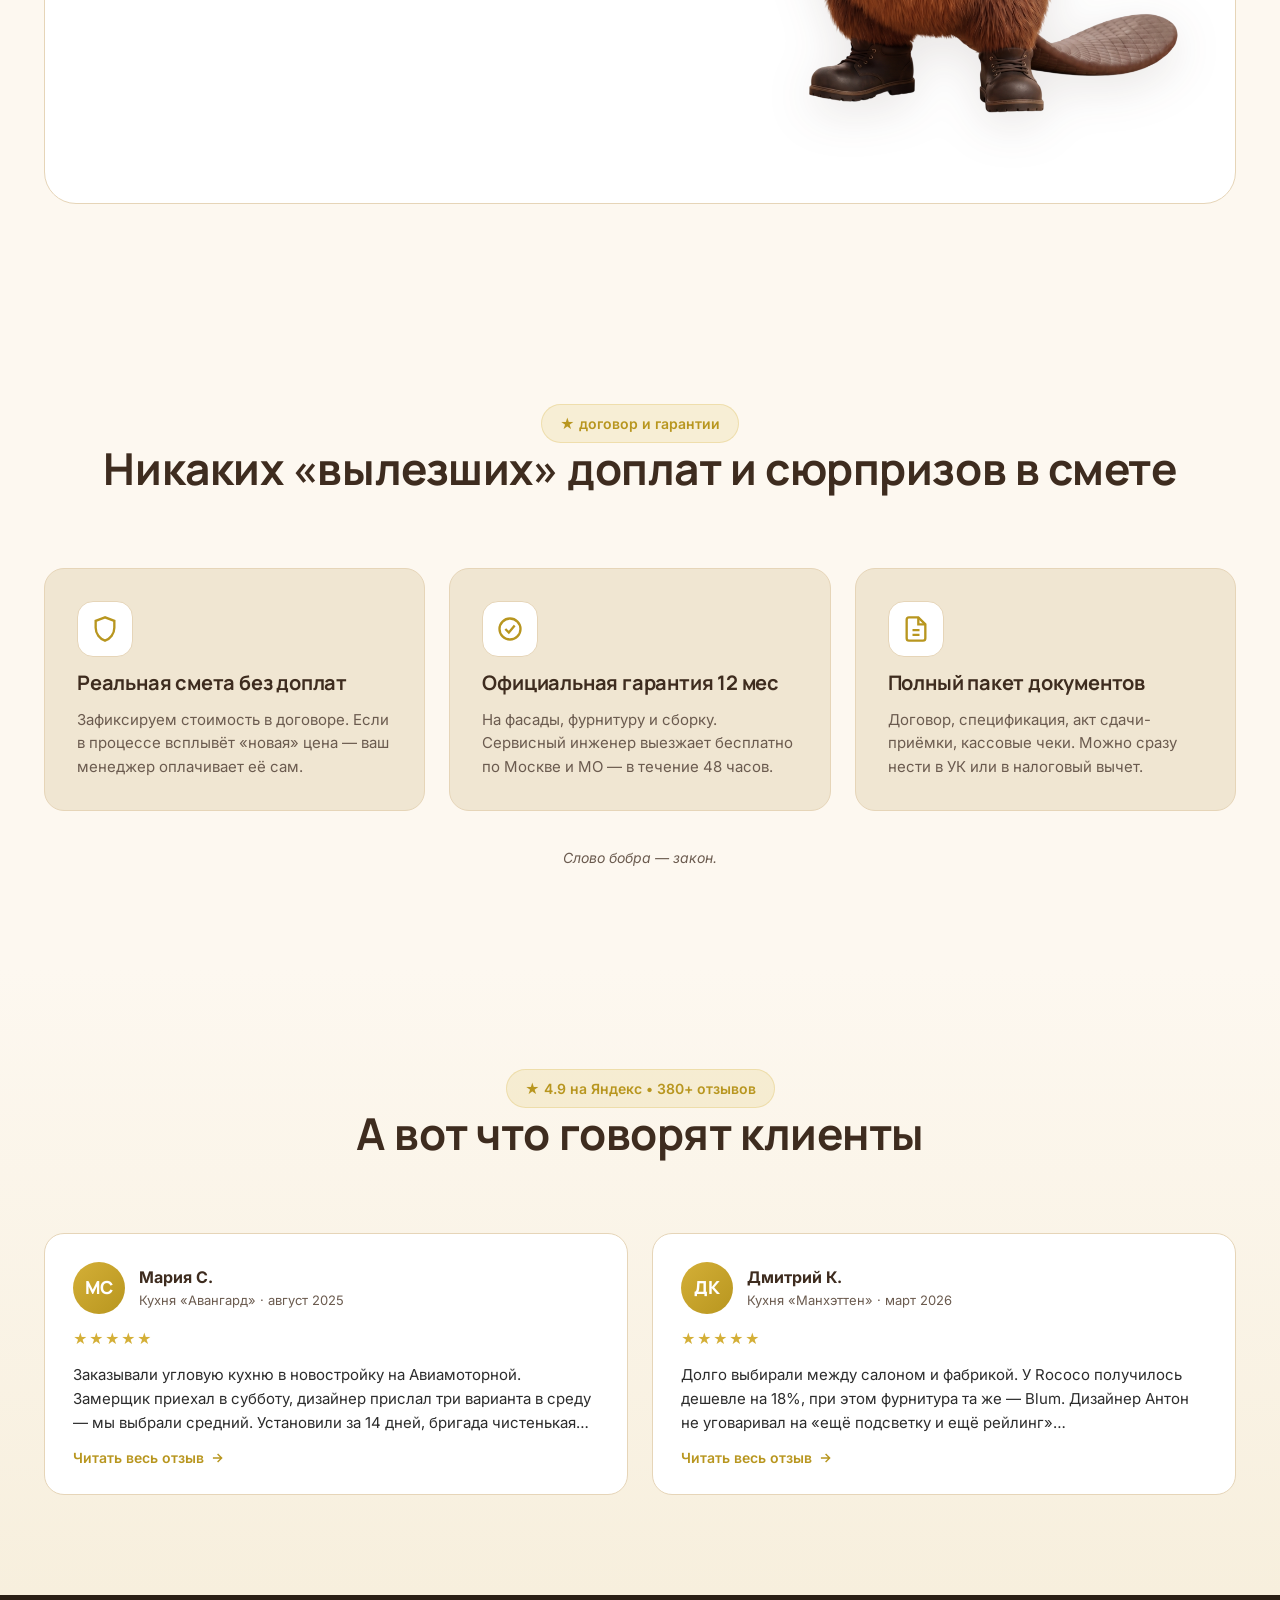
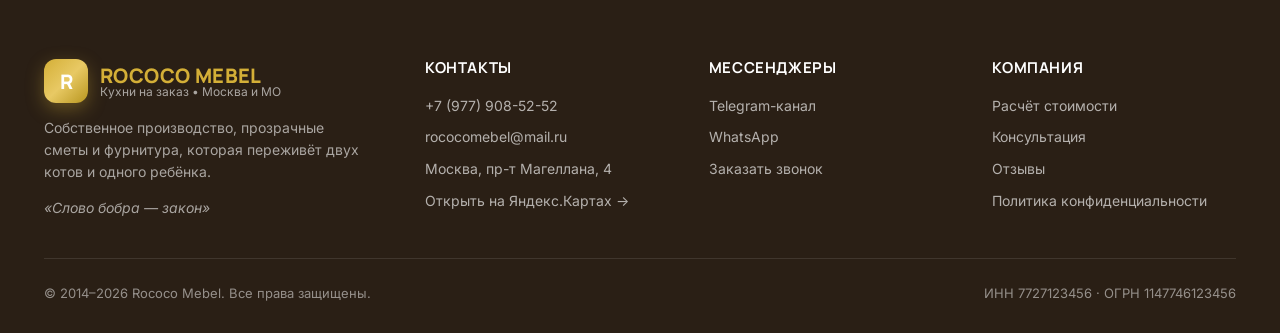
==== commit cee7205b: "Quiz: add photo previews to step 1 and schema diagrams to step 2 Step 1 now shows a real kitchen pho" ====
--- a/index.html
+++ b/index.html
@@ -166,11 +166,25 @@
             <div class="qc-text">
               <div class="q-title">Какой тип кухни вам ближе?</div>
               <div class="q-hint">Выберите стиль — мы подберём подходящие фасады и фурнитуру.</div>
-              <div class="options" data-key="type">
-                <button class="option" data-value="modern">Современный</button>
-                <button class="option" data-value="classic">Классика</button>
-                <button class="option" data-value="loft">Лофт</button>
-                <button class="option" data-value="other">Другой / не определился</button>
+              <div class="options options--photo" data-key="type">
+                <button class="option option--photo" data-value="modern">
+                  <span class="option-photo-wrap"><img src="images/Современная светлая прямая 1.jpg" alt="Современный стиль" /></span>
+                  <span class="option-label">Современный</span>
+                </button>
+                <button class="option option--photo" data-value="classic">
+                  <span class="option-photo-wrap"><img src="images/Классическая светлая угловая 1.webp" alt="Классика" /></span>
+                  <span class="option-label">Классика</span>
+                </button>
+                <button class="option option--photo" data-value="loft">
+                  <span class="option-photo-wrap"><img src="images/Лофт классическая темная угловая 1.jpg" alt="Лофт" /></span>
+                  <span class="option-label">Лофт</span>
+                </button>
+                <button class="option option--photo option--no-photo" data-value="other">
+                  <span class="option-photo-wrap option-photo-wrap--empty">
+                    <svg width="32" height="32" viewBox="0 0 24 24" fill="none" stroke="currentColor" stroke-width="1.5"><circle cx="12" cy="12" r="9"/><path d="M9.09 9a3 3 0 0 1 5.83 1c0 2-3 3-3 3m.08 4h.01"/></svg>
+                  </span>
+                  <span class="option-label">Другое</span>
+                </button>
               </div>
             </div>
             <div class="qc-mascot"><div class="qc-mascot-glow"></div><img src="images/beaver_2.png" alt="" /></div>
@@ -183,11 +197,23 @@
             <div class="qc-text">
               <div class="q-title">Какая форма кухни нужна?</div>
               <div class="q-hint">От формы зависит планировка и итоговый метраж рабочей зоны.</div>
-              <div class="options" data-key="shape">
-                <button class="option" data-value="straight">Прямая</button>
-                <button class="option" data-value="corner">Угловая</button>
-                <button class="option" data-value="u">П-образная</button>
-                <button class="option" data-value="island">С островом</button>
+              <div class="options options--schema" data-key="shape">
+                <button class="option option--schema" data-value="straight">
+                  <span class="option-schema-wrap"><img src="images/Прямая кухня (схема).jpg" alt="Прямая" /></span>
+                  <span class="option-label">Прямая</span>
+                </button>
+                <button class="option option--schema" data-value="corner">
+                  <span class="option-schema-wrap"><img src="images/Угловая кухня (схема).jpg" alt="Угловая" /></span>
+                  <span class="option-label">Угловая</span>
+                </button>
+                <button class="option option--schema" data-value="u">
+                  <span class="option-schema-wrap"><img src="images/П образнаякухня (схема).jpg" alt="П-образная" /></span>
+                  <span class="option-label">П-образная</span>
+                </button>
+                <button class="option option--schema" data-value="island">
+                  <span class="option-schema-wrap"><img src="images/кухня с островком (схема).jpg" alt="С островом" /></span>
+                  <span class="option-label">С островом</span>
+                </button>
               </div>
             </div>
             <div class="qc-mascot"><div class="qc-mascot-glow"></div><img src="images/beaver_3.png" alt="" /></div>
@@ -526,6 +552,6 @@
   <svg width="18" height="18" viewBox="0 0 24 24" fill="none" stroke="currentColor" stroke-width="2.4"><path d="M12 19V5M5 12l7-7 7 7"/></svg>
 </button>
 
-<script src="script.js?v=2"></script>
+<script src="script.js?v=3"></script>
 </body>
 </html>
--- a/styles.css
+++ b/styles.css
@@ -730,6 +730,98 @@
 .option.selected::before { background: var(--gold); border-color: var(--gold); }
 .option.selected::after  { transform: translateY(-50%) scale(1); }
 
+/* photo-style options (step 1) */
+.options--photo { grid-template-columns: repeat(4, 1fr); gap: 12px; }
+.option--photo {
+  padding: 0;
+  display: flex; flex-direction: column;
+  align-items: stretch;
+  overflow: hidden;
+  border-radius: 16px;
+}
+.option--photo::before { display: none; }
+.option--photo::after  { display: none; }
+.option-photo-wrap {
+  display: block;
+  width: 100%;
+  aspect-ratio: 4/3;
+  overflow: hidden;
+  border-radius: 14px 14px 0 0;
+  background: var(--card);
+  flex-shrink: 0;
+}
+.option-photo-wrap img {
+  width: 100%; height: 100%;
+  object-fit: cover;
+  transition: transform .35s ease;
+  display: block;
+}
+.option--photo:hover .option-photo-wrap img { transform: scale(1.05); }
+.option-photo-wrap--empty {
+  display: flex; align-items: center; justify-content: center;
+  color: var(--muted);
+}
+.option-label {
+  display: block;
+  padding: 10px 12px;
+  font-size: 13px; font-weight: 600; color: var(--h);
+  text-align: center;
+  border-top: 1.5px solid var(--border);
+  transition: color .25s;
+}
+.option--photo:hover .option-label { color: var(--gold-deep); }
+.option--photo.selected {
+  border-color: var(--gold);
+  background: rgba(212,175,55,0.10);
+  box-shadow: 0 8px 22px rgba(212,175,55,0.18);
+}
+.option--photo.selected .option-label { color: var(--gold-deep); }
+
+/* schema-style options (step 2) */
+.options--schema { grid-template-columns: repeat(4, 1fr); gap: 12px; }
+.option--schema {
+  padding: 0;
+  display: flex; flex-direction: column;
+  align-items: stretch;
+  overflow: hidden;
+  border-radius: 16px;
+}
+.option--schema::before { display: none; }
+.option--schema::after  { display: none; }
+.option-schema-wrap {
+  display: block;
+  width: 100%;
+  aspect-ratio: 1;
+  overflow: hidden;
+  border-radius: 14px 14px 0 0;
+  background: #fff;
+  flex-shrink: 0;
+  padding: 8px;
+  box-sizing: border-box;
+}
+.option-schema-wrap img {
+  width: 100%; height: 100%;
+  object-fit: contain;
+  display: block;
+  transition: transform .3s ease;
+}
+.option--schema:hover .option-schema-wrap img { transform: scale(1.06); }
+.option--schema .option-label {
+  border-top: 1.5px solid var(--border);
+  font-size: 13px;
+}
+.option--schema:hover .option-label { color: var(--gold-deep); }
+.option--schema.selected {
+  border-color: var(--gold);
+  background: rgba(212,175,55,0.10);
+  box-shadow: 0 8px 22px rgba(212,175,55,0.18);
+}
+.option--schema.selected .option-label { color: var(--gold-deep); }
+
+@media (max-width: 700px) {
+  .options--photo, .options--schema { grid-template-columns: repeat(2, 1fr); }
+}
+
 /* slider */
 .slider-row { margin: 8px 0 6px; }
 .slider-value {
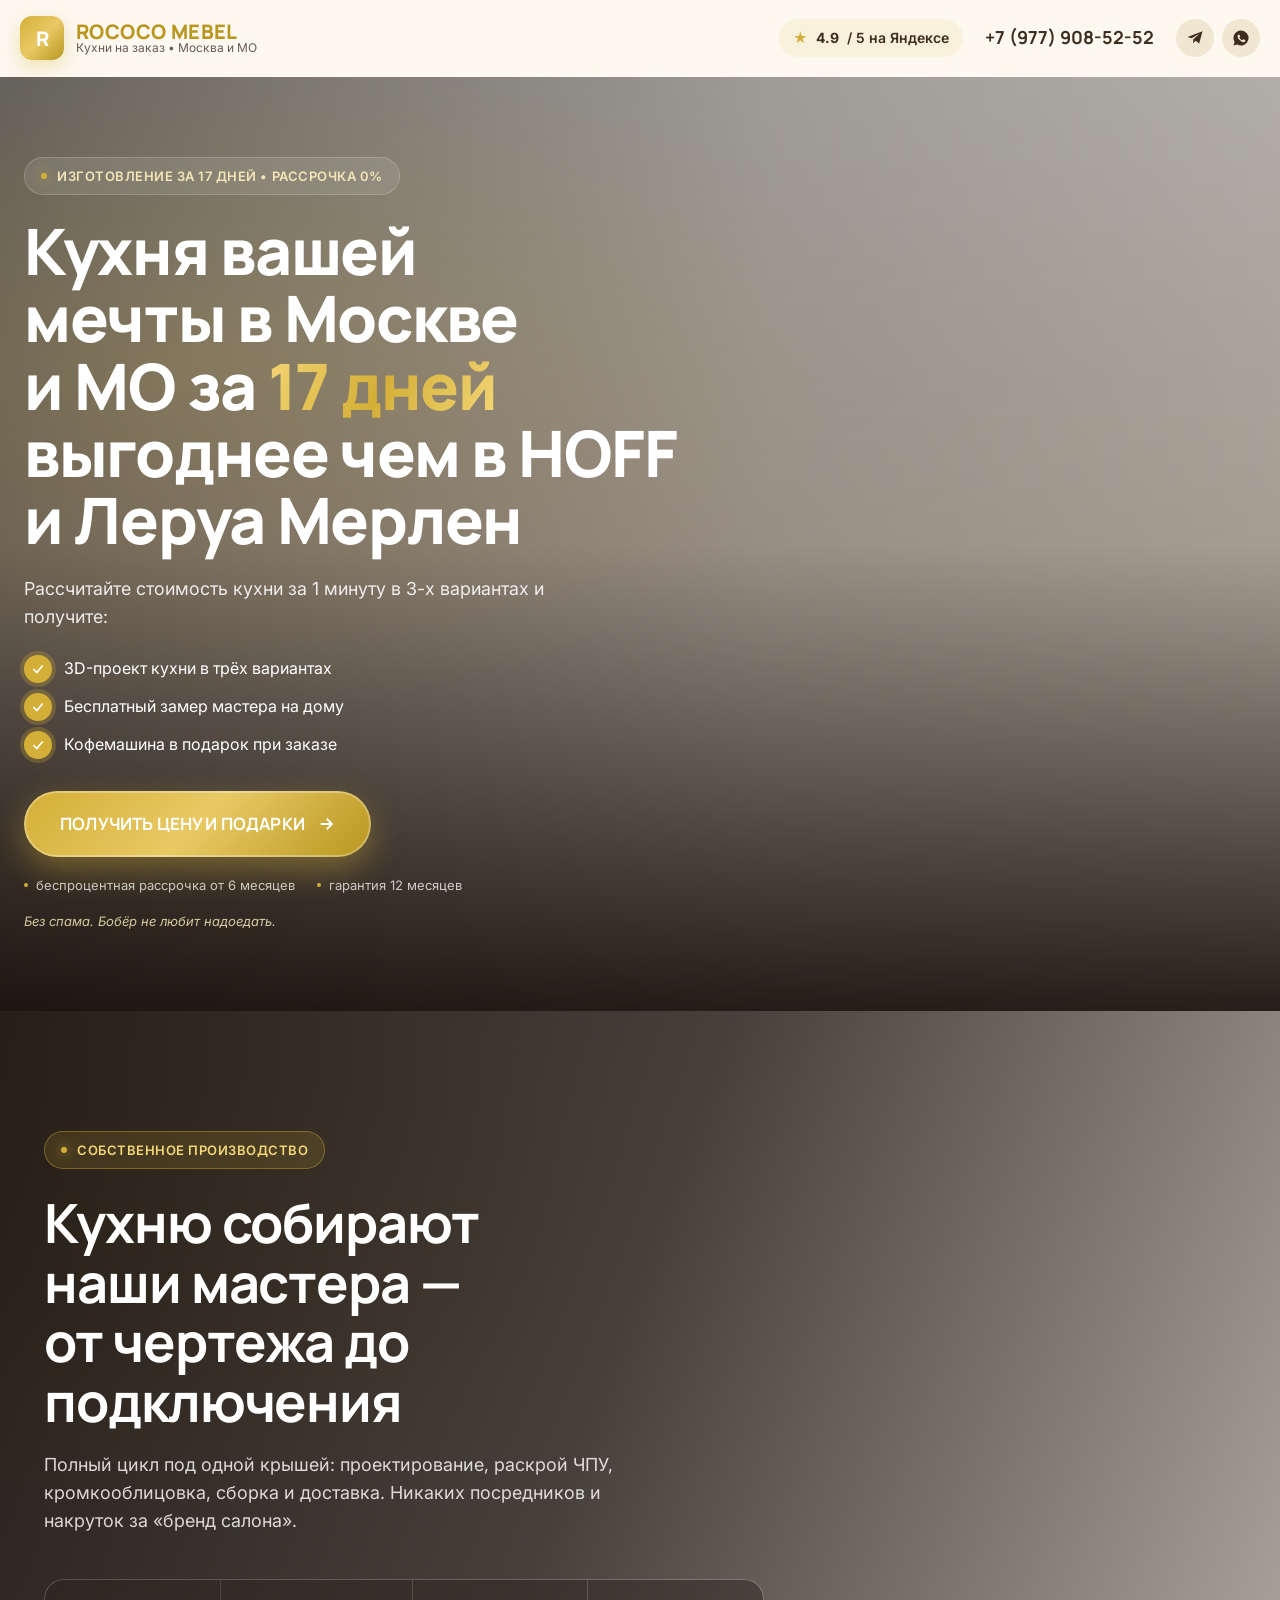
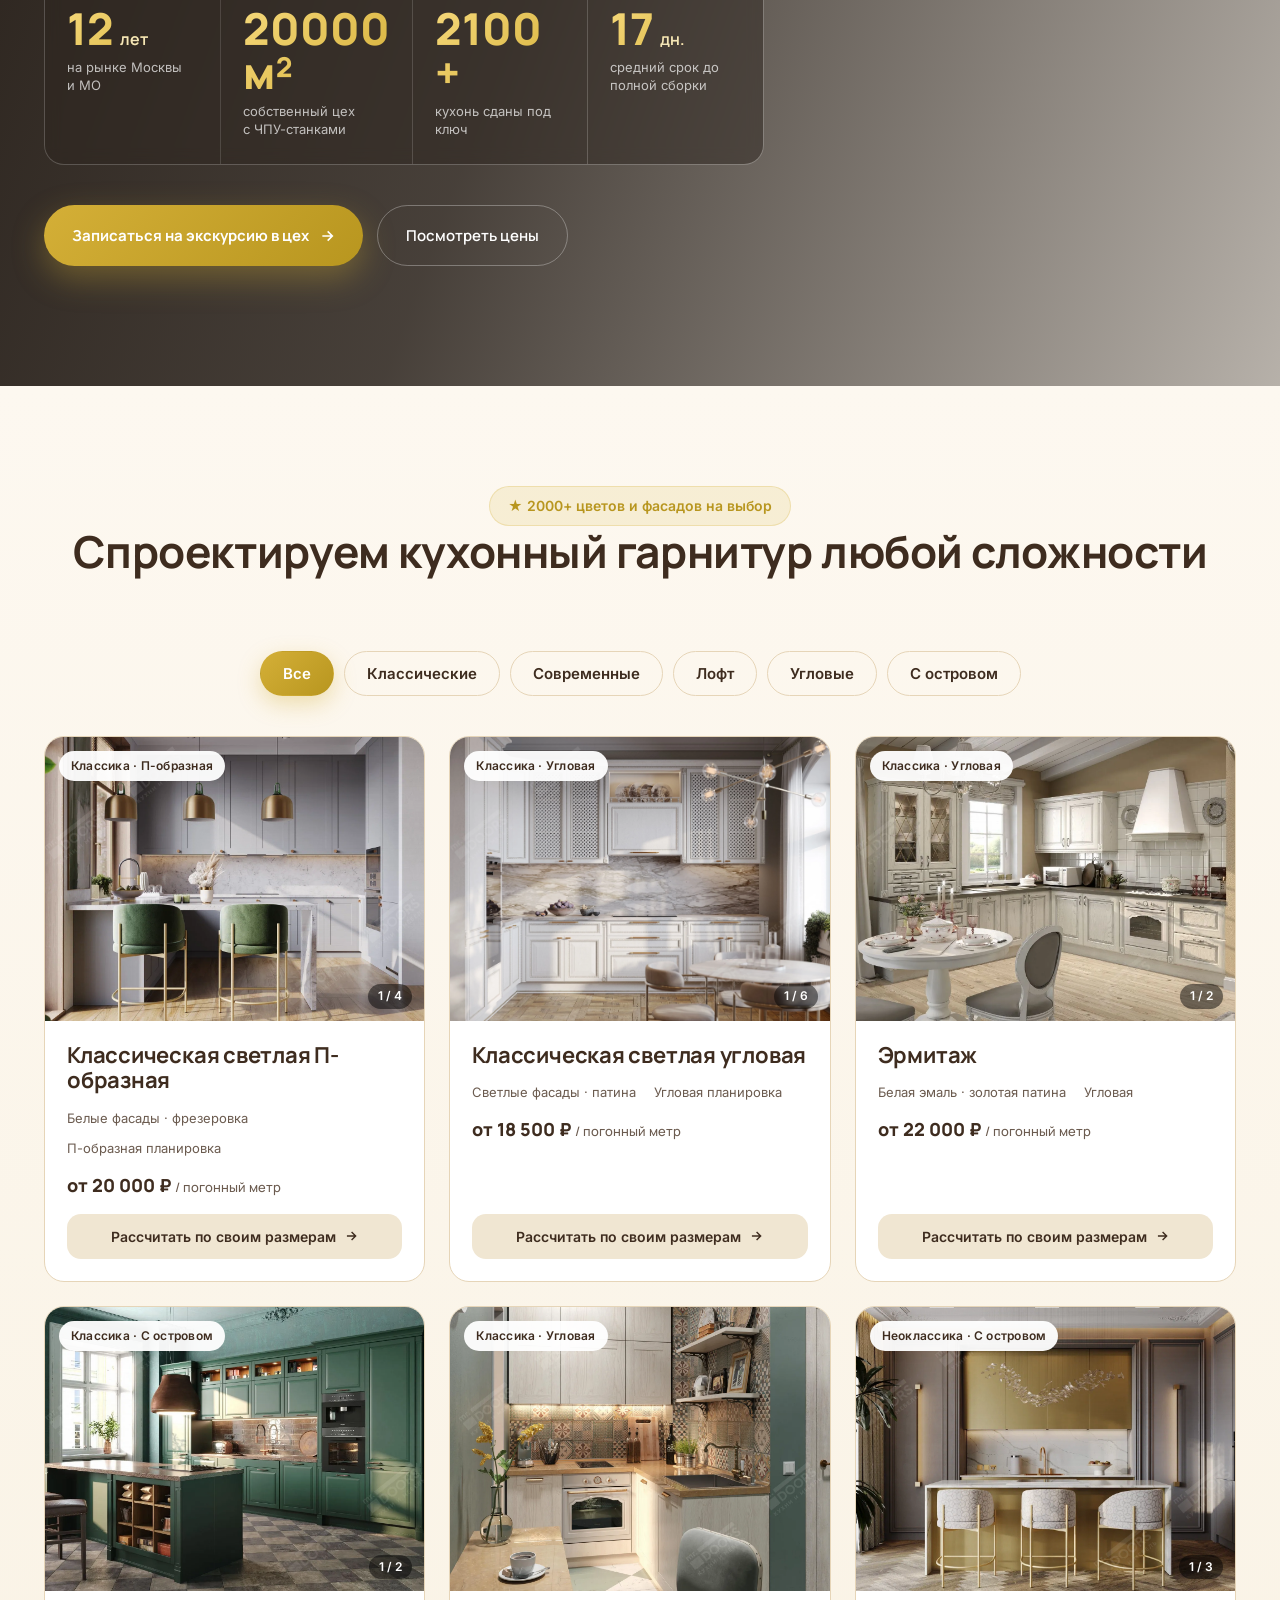
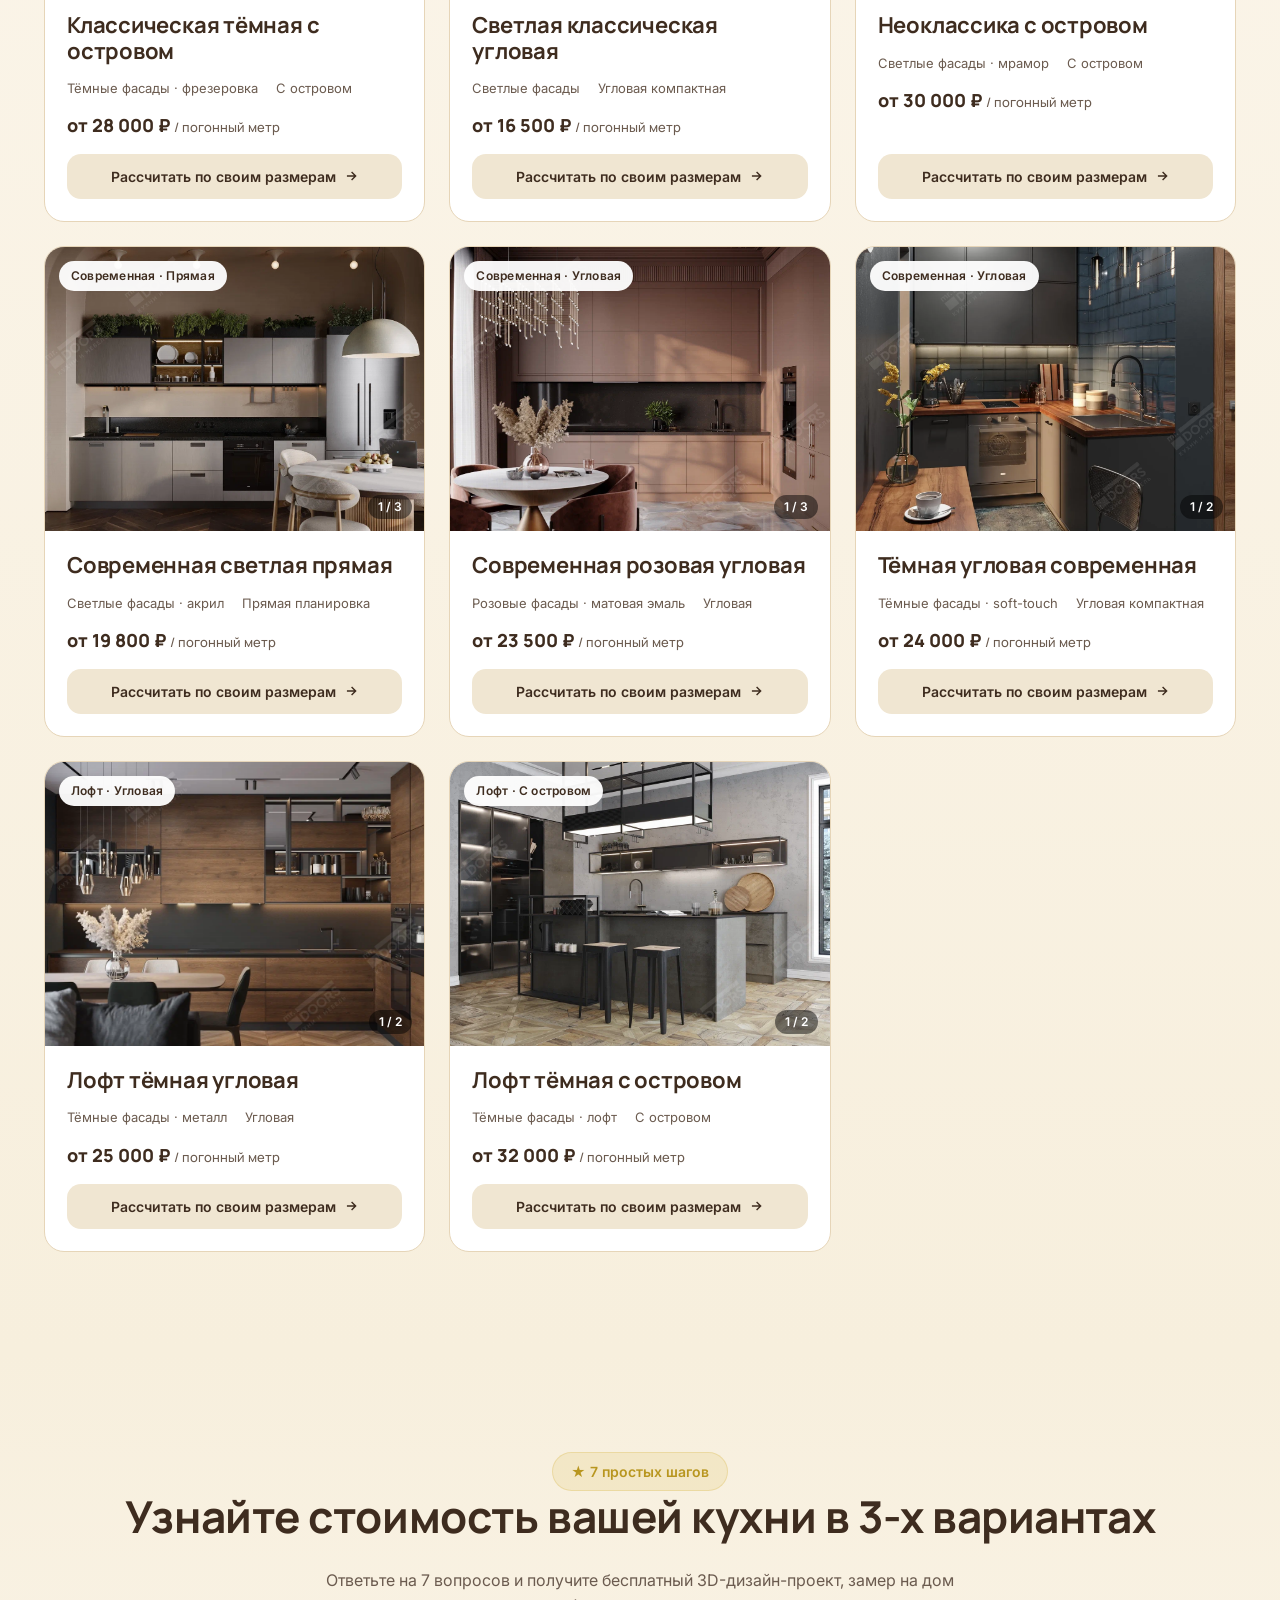
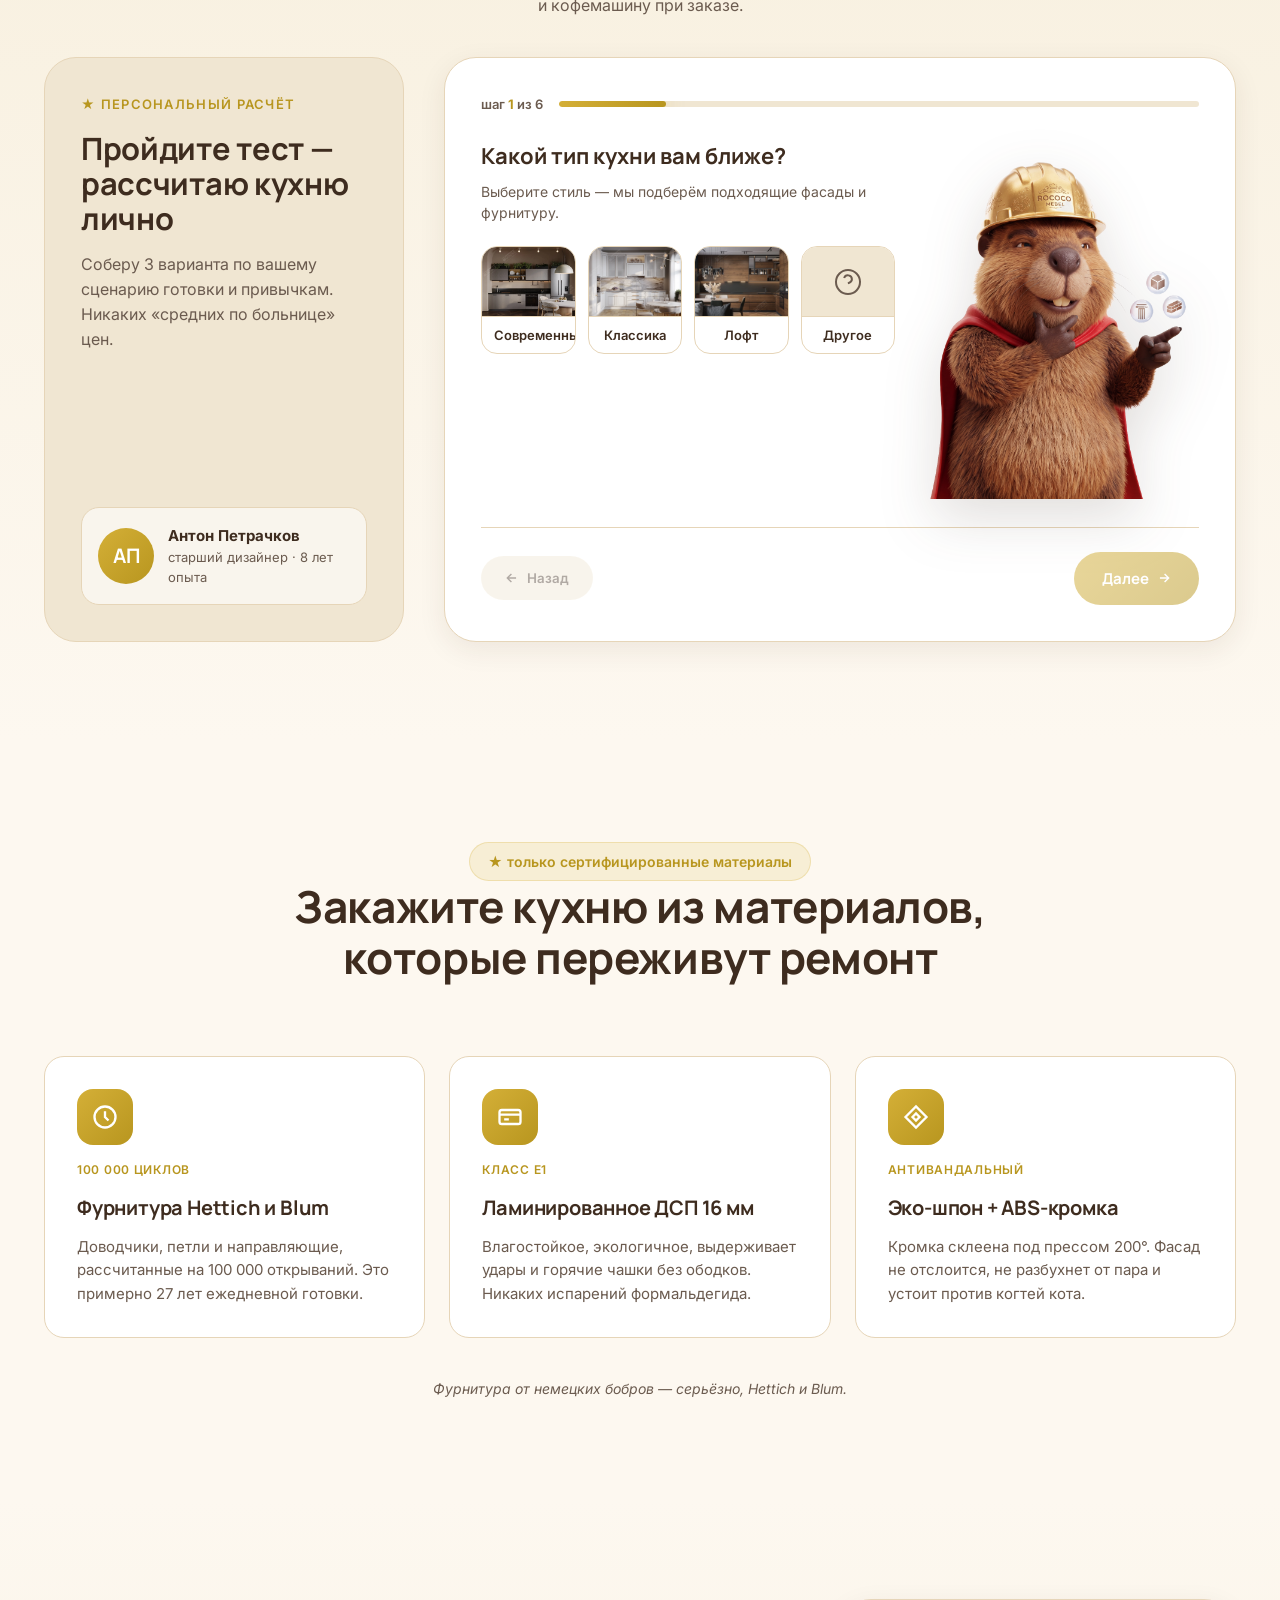
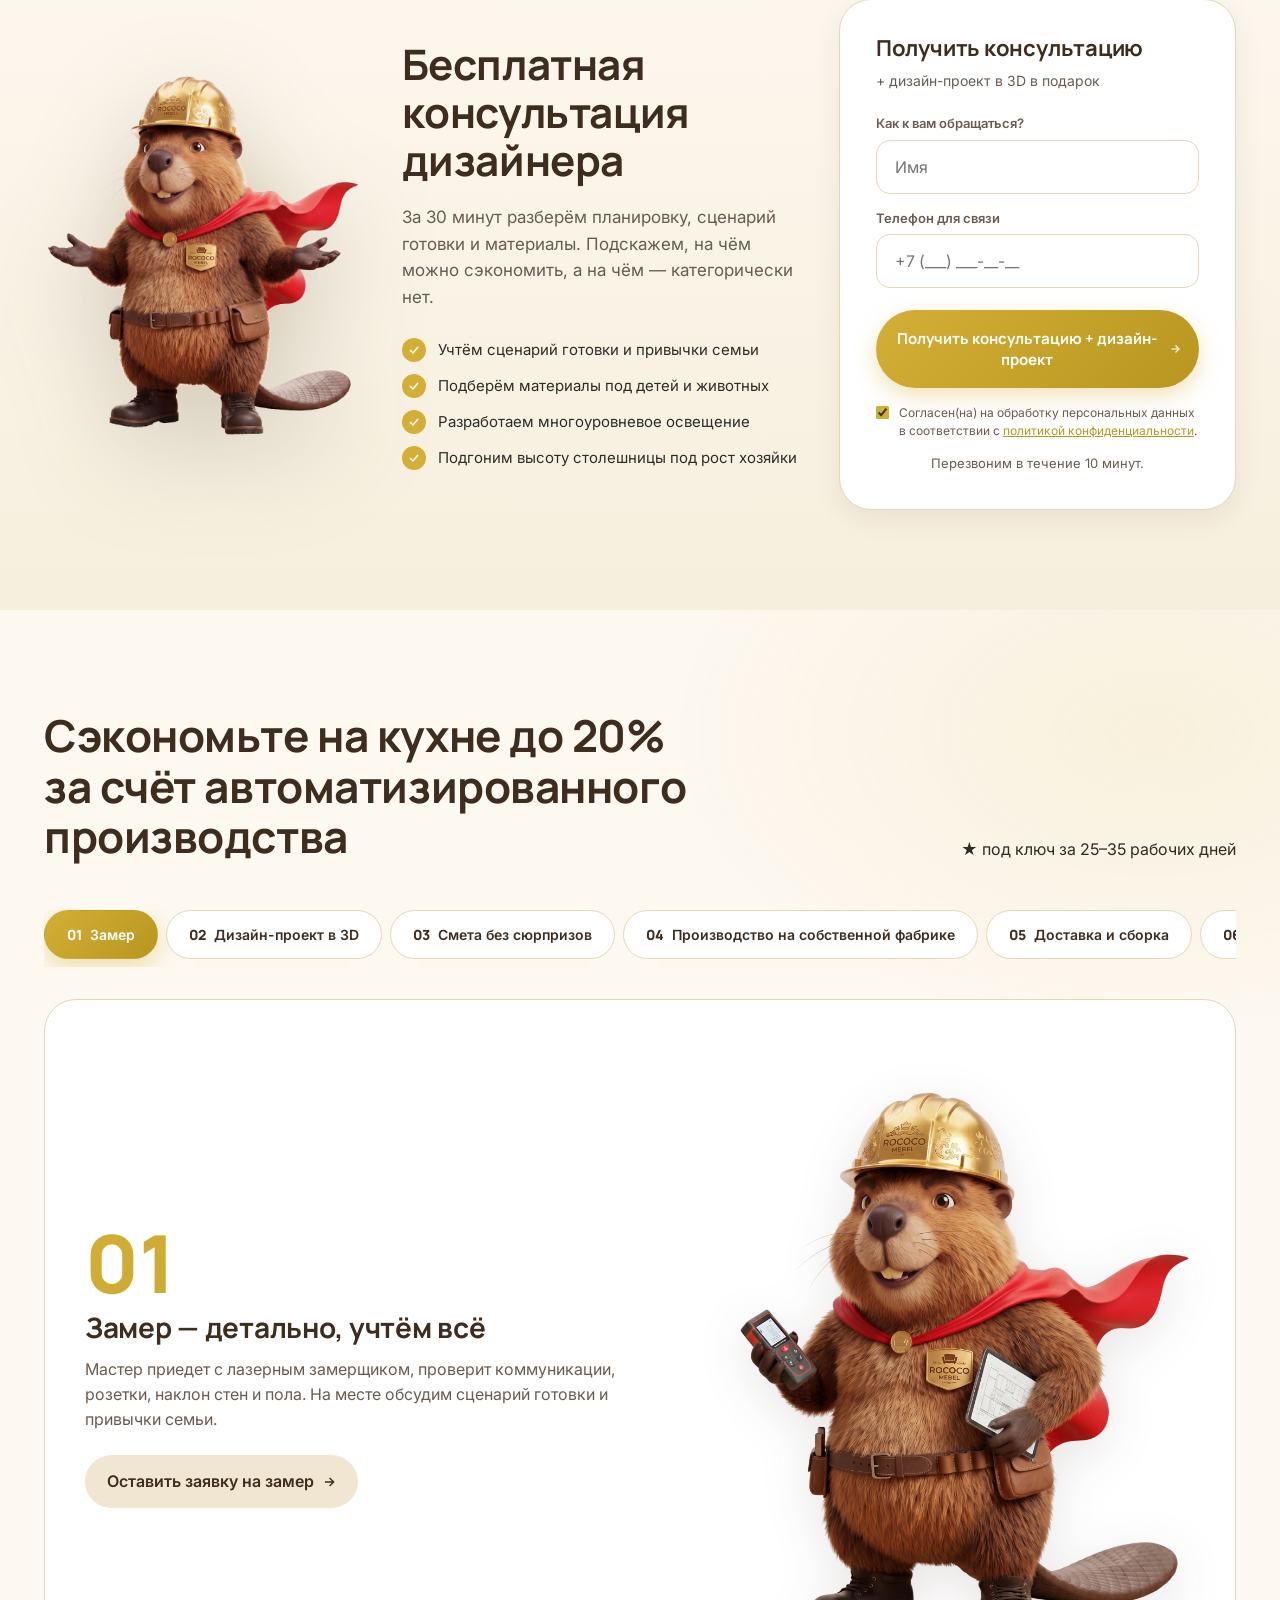
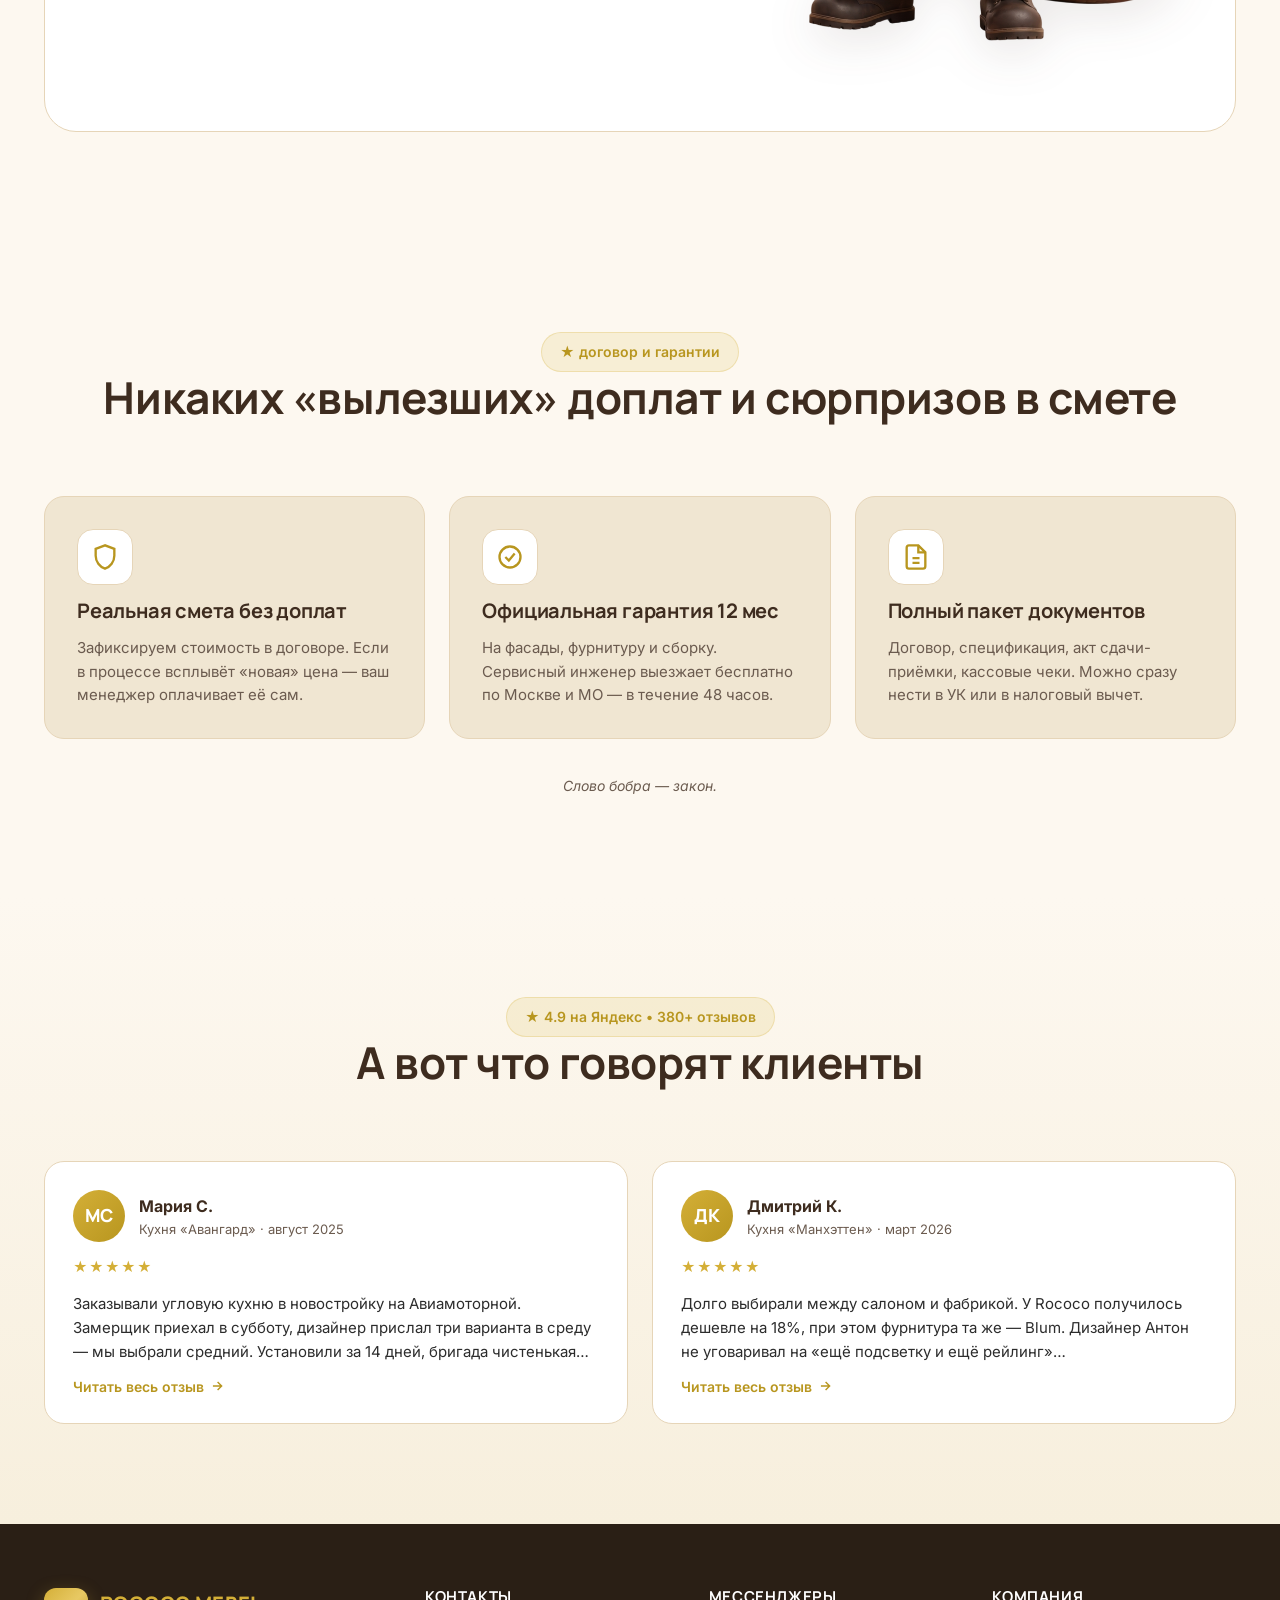
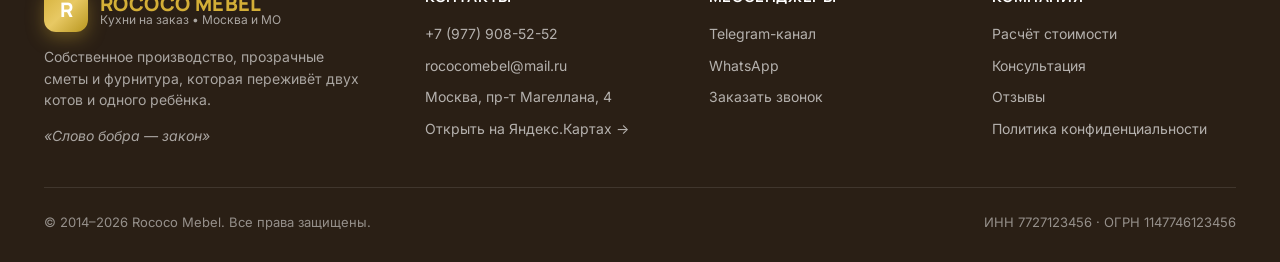
==== commit 68c16043: "Mobile optimization: responsive layout, touch UX, video fix - Remove design-tool inline styles from " ====
--- a/index.html
+++ b/index.html
@@ -45,12 +45,12 @@
 
 <!-- =================== HERO =================== -->
 <section class="hero">
-  <video class="hero-video" autoplay muted loop playsinline>
+  <video class="hero-video" autoplay muted loop playsinline webkit-playsinline preload="auto">
     <source src="video/kitchen_beaver.mp4" type="video/mp4" />
   </video>
-  <div class="container hero-inner reveal" style="padding: 11.1111px 0px 0px 177.333px">
+  <div class="container hero-inner reveal">
     <span class="hero-eyebrow"><span class="dot"></span>Изготовление за 17 дней • Рассрочка 0%</span>
-    <h1 class="hero-title" style="margin: -3.33325px -100px 18.6667px -6.66675px"><span>Кухня вашей мечты в Москве и МО за <span class="accent">17 дней</span> </span><span><br>выгоднее чем в HOFF и Леруа Мерлен<span style="color: rgb(234, 14, 14)"></span><span style="color: rgb(234, 228, 14)"></span><span style="color: rgb(215, 179, 61)"></span></span></h1>
+    <h1 class="hero-title"><span>Кухня вашей мечты в Москве и МО за <span class="accent">17 дней</span> </span><span><br>выгоднее чем в HOFF и Леруа Мерлен</span></h1>
     <p class="hero-sub">Рассчитайте стоимость кухни за 1 минуту в 3-х вариантах и получите:</p>
     <ul class="gift-list">
       <li><span class="gift-ic"><svg viewBox="0 0 24 24" fill="none" stroke="currentColor" stroke-width="3"><polyline points="4 12 10 18 20 6"/></svg></span>3D-проект кухни в трёх вариантах</li>
@@ -552,6 +552,6 @@
   <svg width="18" height="18" viewBox="0 0 24 24" fill="none" stroke="currentColor" stroke-width="2.4"><path d="M12 19V5M5 12l7-7 7 7"/></svg>
 </button>
 
-<script src="script.js?v=3"></script>
+<script src="script.js?v=4"></script>
 </body>
 </html>
--- a/styles.css
+++ b/styles.css
@@ -147,6 +147,9 @@
   width: 100%; height: 100%; object-fit: cover;
   z-index: -2;
   filter: saturate(1.05);
+  /* iOS Safari: ensure cover fill */
+  -webkit-transform: translateZ(0);
+  transform: translateZ(0);
 }
 .hero::before {
   content: ""; position: absolute; inset: 0; z-index: -1;
@@ -1335,46 +1338,156 @@
 .back-top:hover { transform: translateY(-4px); }
 
 /* =================  MOBILE  ================= */
+
+/* Touch: always show slider arrows (hover doesn't exist on touch) */
+@media (hover: none) {
+  .kc-prev, .kc-next { opacity: 1; }
+}
+
+/* Eliminate 300ms tap delay on all interactive elements */
+button, a, input, label, [role="button"] { touch-action: manipulation; }
+
+/* ---- ≤ 960px: Tablet ---- */
 @media (max-width: 960px) {
-  .header-right .phone, .header-right .rating .label { display: none; }
-  .header-right { gap: 12px; }
-  .hero { min-height: 600px; padding: 60px 0; }
+  /* Section padding */
+  .mascot-intro, .catalog, .quiz, .materials,
+  .consult, .production, .guarantees, .reviews { padding: 72px 0; }
+  .about-production { padding: 72px 0; }
+
+  /* Header */
+  .header-right .phone { display: none; }
+  .header-right .rating .label { display: none; }
+  .header-right { gap: 10px; }
+
+  /* Hero */
+  .hero { min-height: 540px; padding: 56px 0; }
   .limited-badge { right: 16px; bottom: 16px; padding: 10px 14px; font-size: 12px; }
 
-  .mascot-intro-grid,
-  .quiz-grid,
-  .consult-grid,
-  .production-head,
-  .stage-content { grid-template-columns: 1fr; gap: 32px; }
+  /* About production */
   .ap-stats { grid-template-columns: repeat(2, 1fr); }
-  .about-production { padding: 80px 0; }
   .about-production h2 { font-size: 32px; }
   .ap-stat { padding: 20px; }
   .ap-stat-value { font-size: 34px; }
+
+  /* Mascot intro */
+  .mascot-intro-grid { grid-template-columns: 1fr; gap: 32px; }
+  .mascot-intro-img-wrap { order: -1; }
+  .mascot-intro-img { max-height: 260px; }
+
+  /* Catalog: 2 cols on tablet */
+  .catalog-grid { grid-template-columns: repeat(2, 1fr); gap: 16px; }
+
+  /* Materials/Guarantees: 2 cols on tablet */
+  .materials-grid { grid-template-columns: repeat(2, 1fr); }
+  .guarantees-grid { grid-template-columns: repeat(2, 1fr); }
+
+  /* Reviews: 1 col */
+  .reviews-grid { grid-template-columns: 1fr; }
+
+  /* Production */
+  .production-head { grid-template-columns: 1fr; gap: 12px; }
   .production-head .pill { justify-self: start; }
+  .stage-content { grid-template-columns: 1fr; gap: 24px; padding: 28px; }
+  .stage-content .stage-num { font-size: 56px; }
+  .stage-image { order: -1; max-height: 220px; overflow: hidden; }
+  .stage-image img { max-height: 200px; margin: 0 auto; }
+
+  /* Quiz */
+  .quiz-grid { grid-template-columns: 1fr; gap: 24px; }
   .quiz-aside { padding: 24px; }
   .quiz-panel { padding: 24px; min-height: 0; }
   .quiz-content { grid-template-columns: 1fr; }
   .qc-mascot { display: none; }
-  .options { grid-template-columns: 1fr; }
-
+  .options { grid-template-columns: 1fr 1fr; }
+
+  /* Consult: hide mascot, 2-col */
+  .consult-grid { grid-template-columns: 1fr 1fr; gap: 32px; }
+  .consult-mascot { display: none; }
+
+  /* Footer */
+  .footer-grid { grid-template-columns: 1fr 1fr; }
+}
+
+/* ---- ≤ 640px: Phone ---- */
+@media (max-width: 640px) {
+  /* Section padding */
+  .mascot-intro, .catalog, .quiz, .materials,
+  .consult, .production, .guarantees, .reviews,
+  .about-production { padding: 56px 0; }
+
+  /* Grids → 1 col */
   .catalog-grid,
   .materials-grid,
-  .guarantees-grid,
-  .reviews-grid { grid-template-columns: 1fr; }
-
-  .footer-grid { grid-template-columns: 1fr 1fr; }
-  .stage-content { padding: 24px; }
-  .stage-content .stage-num { font-size: 56px; }
-}
-
-@media (max-width: 560px) {
+  .guarantees-grid { grid-template-columns: 1fr; gap: 12px; }
+
+  /* Consult: stack */
+  .consult-grid { grid-template-columns: 1fr; }
+
+  /* Options → 1 col on small phones; photo/schema keep 2×2 */
+  .options { grid-template-columns: 1fr; }
+  .options--photo,
+  .options--schema { grid-template-columns: repeat(2, 1fr); }
+
+  /* Filters: horizontal scroll */
+  .filters {
+    flex-wrap: nowrap;
+    overflow-x: auto;
+    justify-content: flex-start;
+    padding-bottom: 6px;
+    -webkit-overflow-scrolling: touch;
+    scrollbar-width: none;
+    margin-left: -16px; margin-right: -16px;
+    padding-left: 16px; padding-right: 16px;
+  }
+  .filters::-webkit-scrollbar { display: none; }
+  .filter-chip { flex-shrink: 0; padding: 10px 16px; font-size: 13px; }
+
+  /* Always show slider arrows on mobile */
+  .kc-prev, .kc-next { opacity: 1; width: 32px; height: 32px; }
+  .kc-prev svg, .kc-next svg { width: 14px; height: 14px; }
+
+  /* Stage tabs: smaller */
+  .stage-tab { padding: 10px 16px; font-size: 13px; }
+
+  /* Quiz aside: hide on small phone */
+  .quiz-aside { display: none; }
+
+  /* Consult form padding */
+  .consult-form { padding: 24px; }
+}
+
+/* ---- ≤ 480px: Small phone ---- */
+@media (max-width: 480px) {
   .container { padding: 0 16px; }
+  .header-inner { gap: 8px; }
+  .logo-mark { width: 38px; height: 38px; font-size: 17px; }
+  .logo-text .brand { font-size: 17px; }
+  .logo-text .sub { display: none; }
+
+  .hero { min-height: 100svh; }
+  h1.hero-title { font-size: clamp(28px, 7.5vw, 42px); }
+  .hero-sub { font-size: 15px; }
+  .gift-list li { font-size: 14px; }
+  .cta { padding: 16px 22px; font-size: 14px; width: 100%; justify-content: center; }
+  .hero-fineprint { gap: 10px; font-size: 12px; }
+  .hero-joke { font-size: 12px; }
+
+  .ap-stat-value { font-size: 28px; }
+  .ap-cta-primary, .ap-cta-ghost { padding: 15px 20px; font-size: 14px; width: 100%; justify-content: center; }
+  .ap-actions { flex-direction: column; }
+
+  .section-head h2 { font-size: clamp(24px, 6.5vw, 32px); }
+
+  .quiz-panel { padding: 18px; }
+  .quiz-nav { flex-wrap: wrap; gap: 10px; }
+  .btn-next, .btn-submit, .btn-back { width: 100%; justify-content: center; }
+
+  .stage-content { padding: 20px; }
+
   .footer-grid { grid-template-columns: 1fr; }
-  .header-inner { gap: 12px; }
-  .logo-text .sub { display: none; }
-  .cta { padding: 16px 24px; font-size: 14px; width: 100%; justify-content: center; }
-  .hero-fineprint { gap: 12px; }
-  .quiz-nav { flex-wrap: wrap; }
-  .btn-next, .btn-submit, .btn-back { width: 100%; justify-content: center; }
-}
+  .footer-bottom { flex-direction: column; gap: 8px; }
+
+  .modal { padding: 24px; }
+
+  .back-top { right: 14px; bottom: 14px; width: 44px; height: 44px; }
+}
